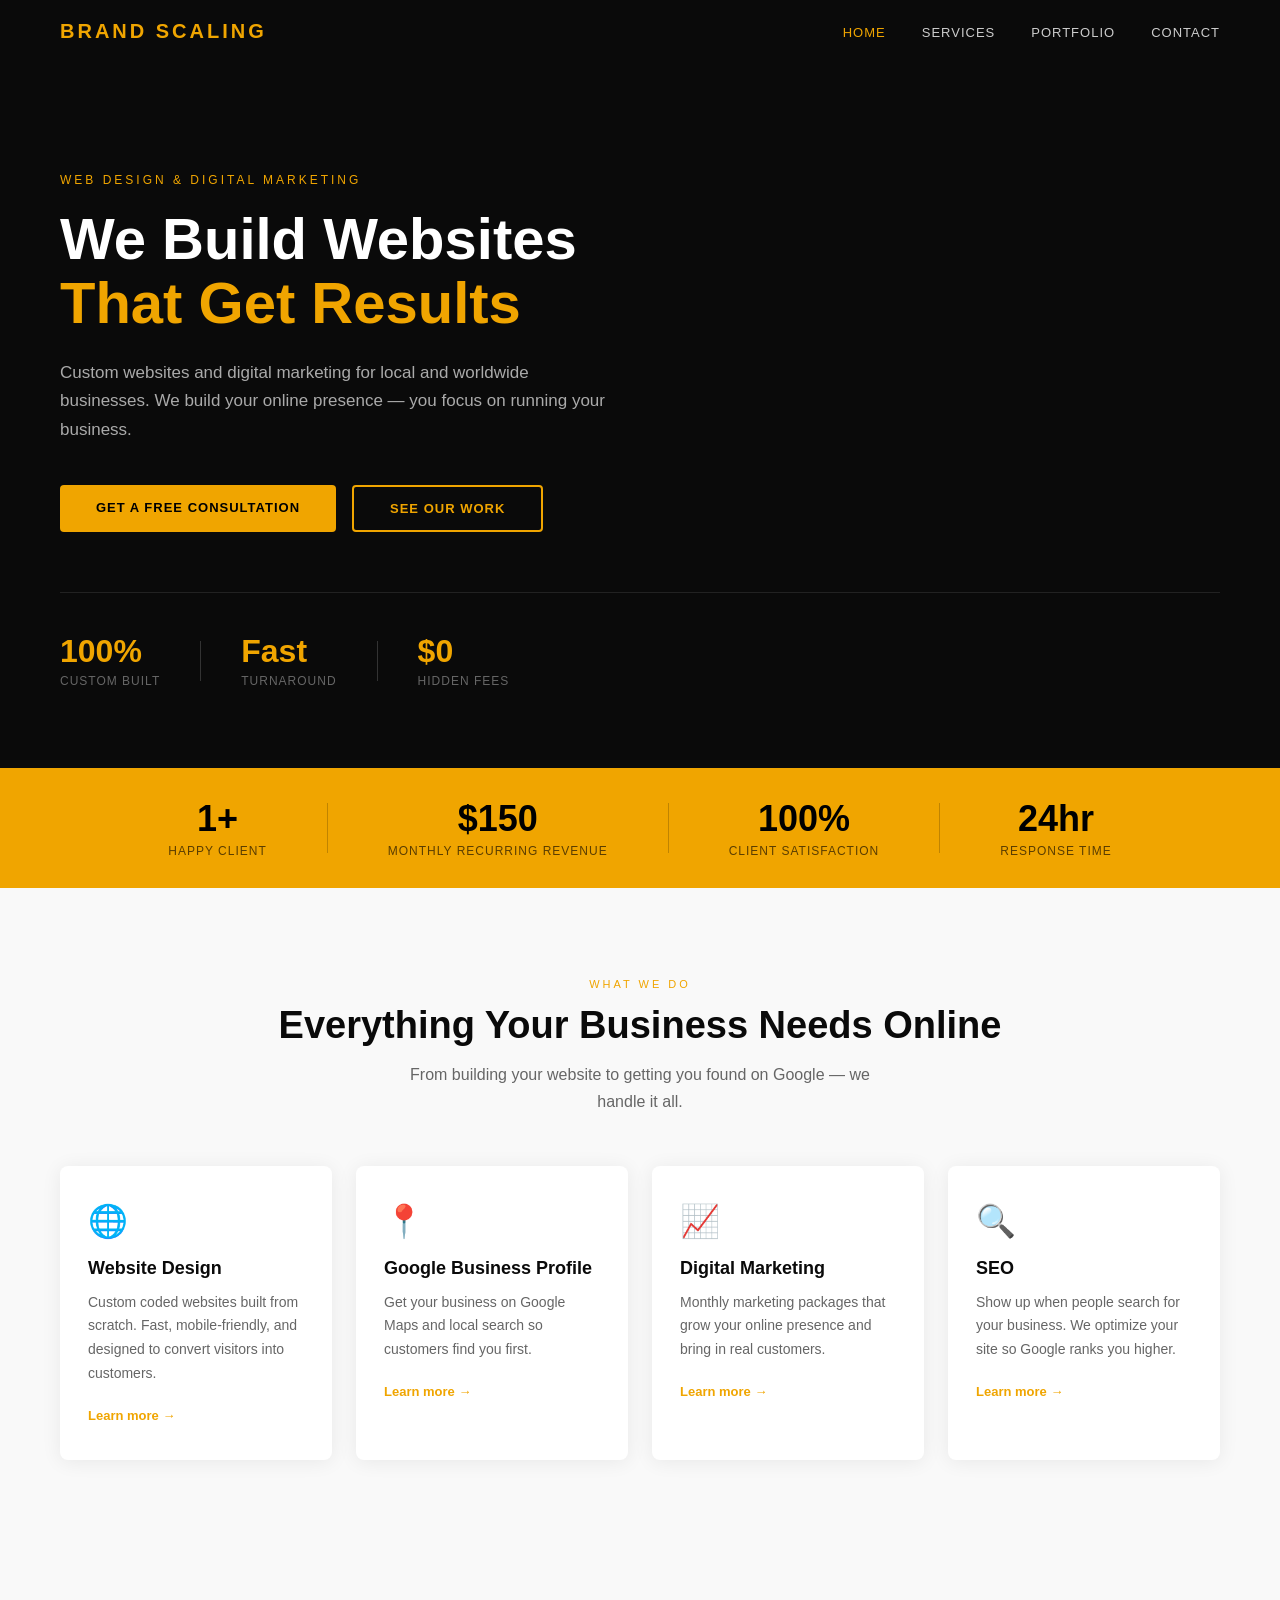
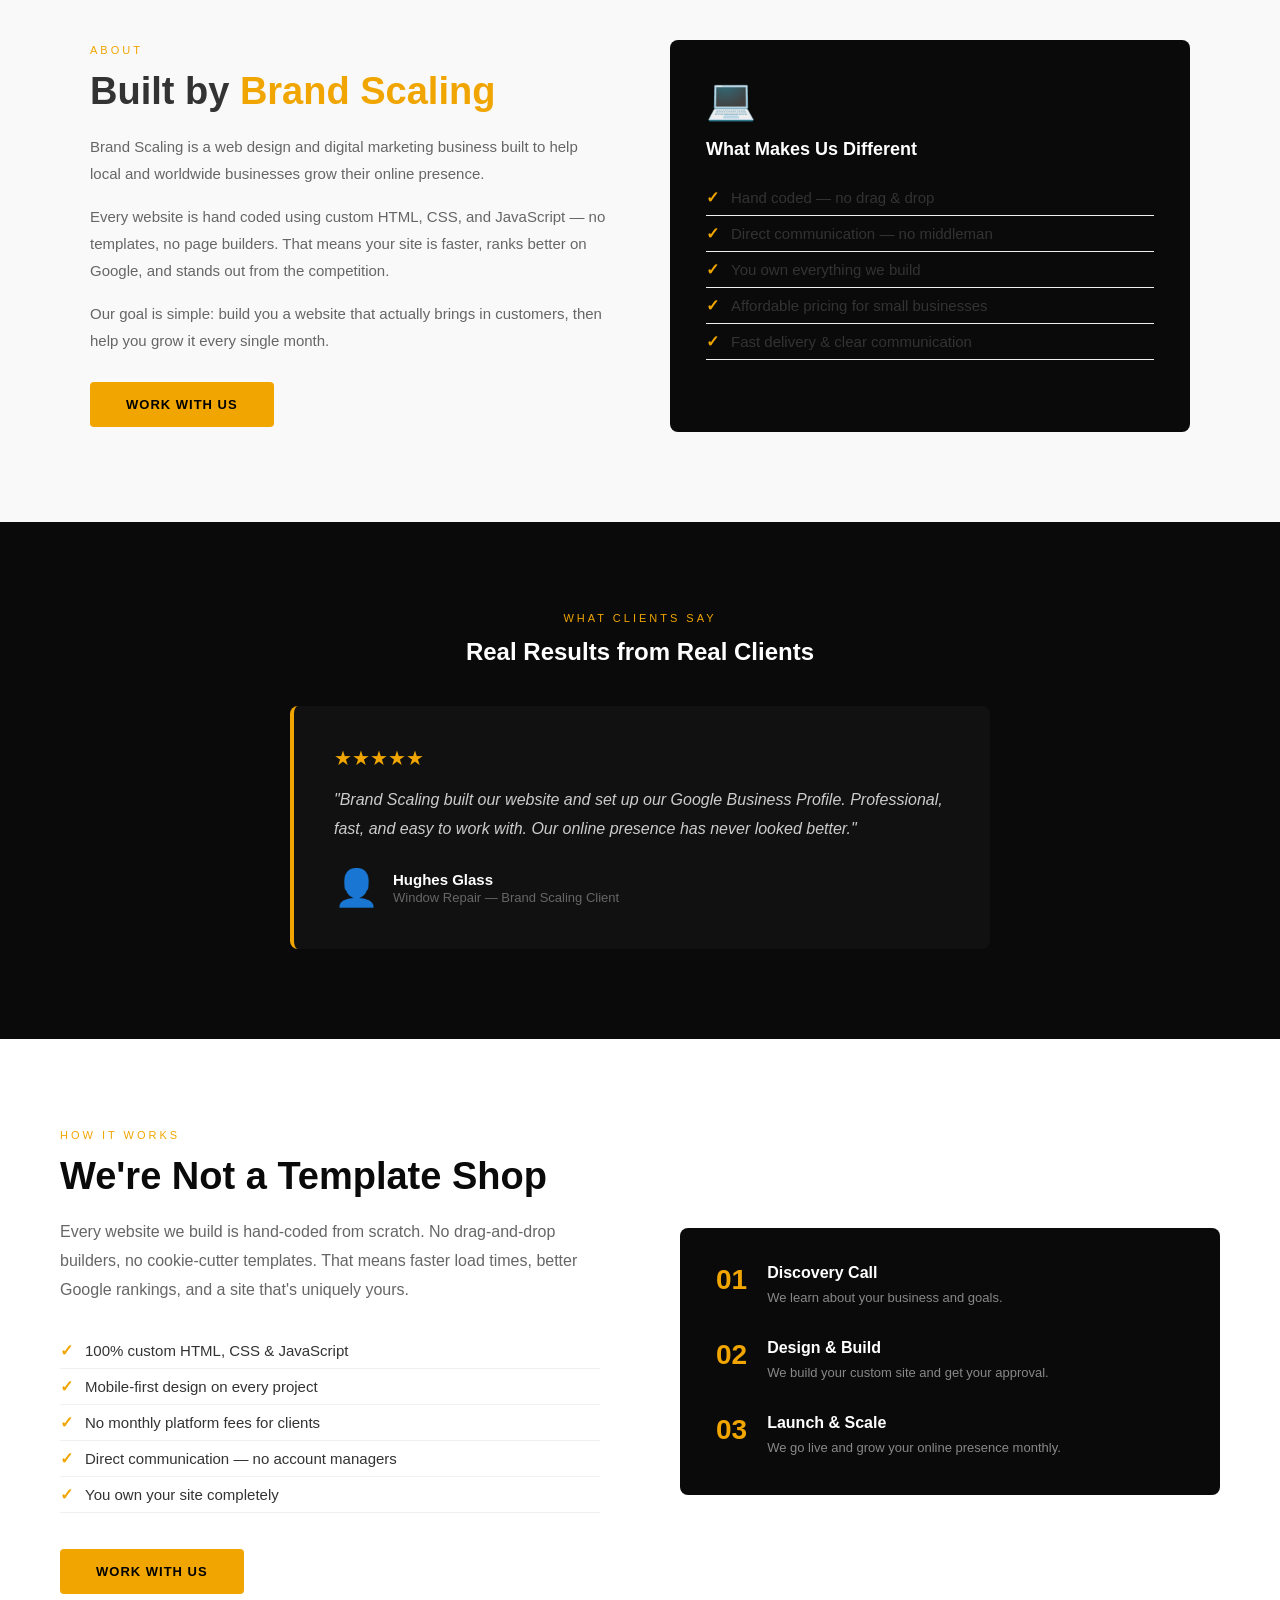
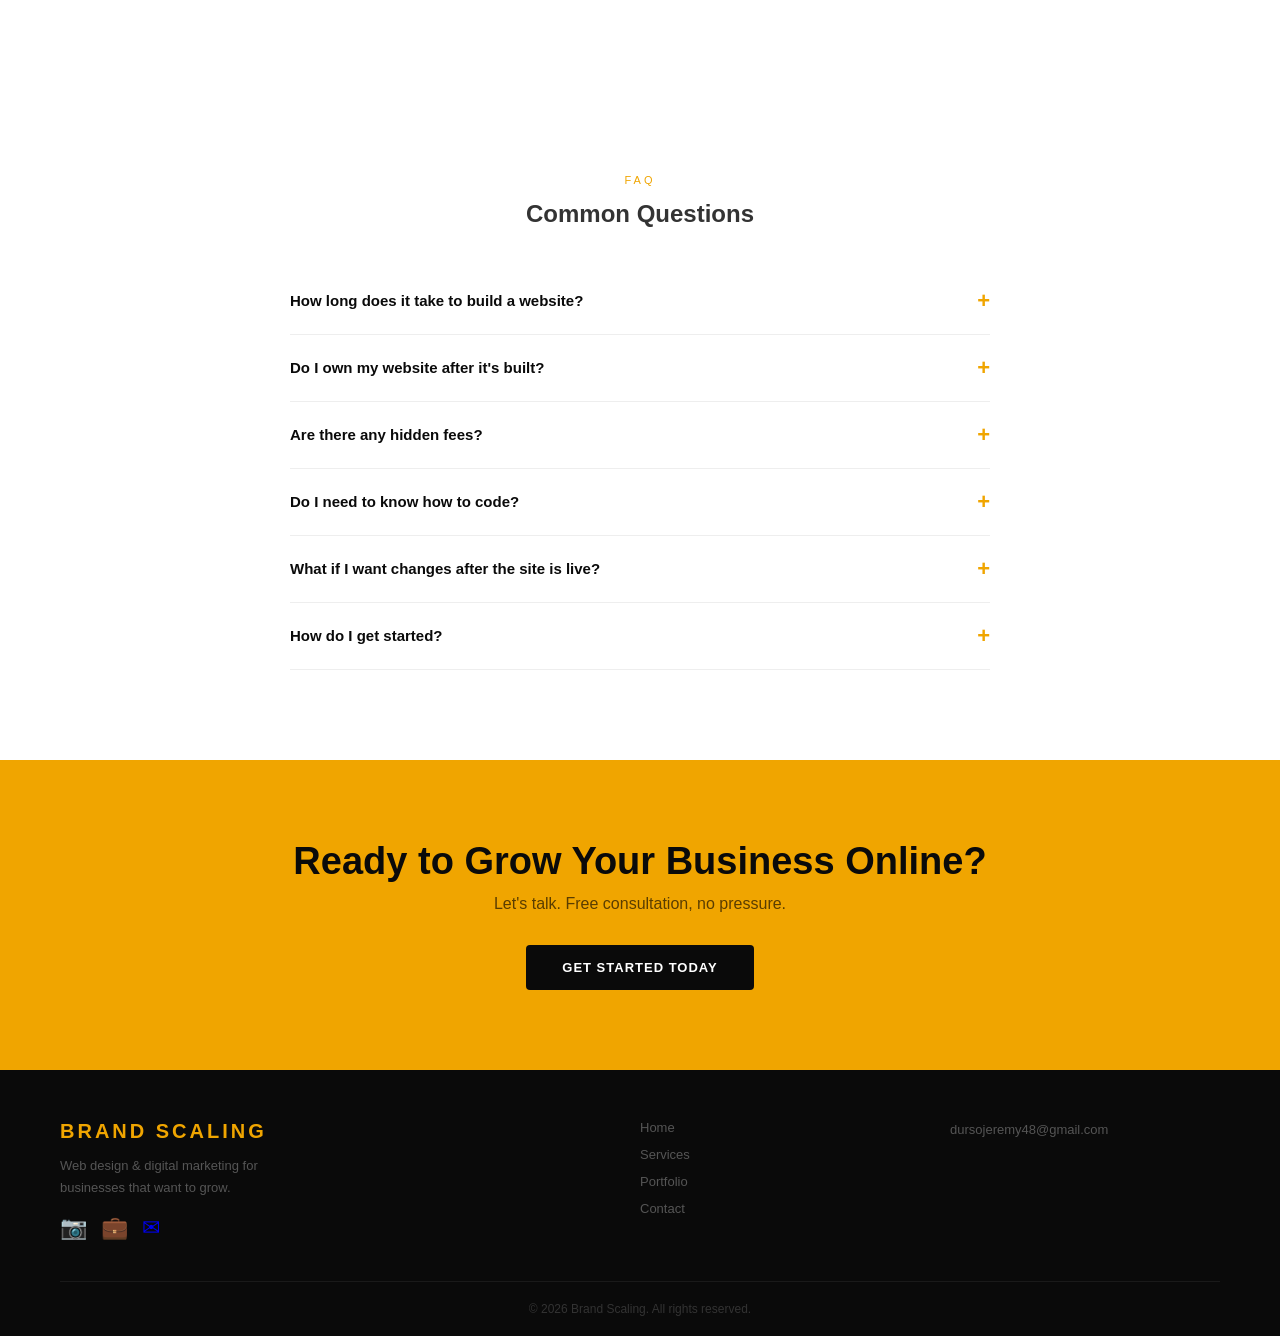
==== index.html @ 7070c861 "initial commit" ====
<!DOCTYPE html>
<html lang="en">
<head>
  <meta charset="UTF-8">
  <meta name="viewport" content="width=device-width, initial-scale=1.0">
  <title>Brand Scaling | Web Design & Digital Marketing</title>
  <link rel="stylesheet" href="style.css">
</head>
<body>
  <nav>
    <div class="nav-inner">
      <a href="index.html" class="logo">BRAND SCALING</a>
      <ul class="nav-links">
        <li><a href="index.html" class="active">Home</a></li>
        <li><a href="services.html">Services</a></li>
        <li><a href="portfolio.html">Portfolio</a></li>
        <li><a href="contact.html">Contact</a></li>
      </ul>
      <div class="hamburger" onclick="toggleMenu()">&#9776;</div>
    </div>
    <ul class="mobile-menu" id="mobile-menu">
      <li><a href="index.html" onclick="toggleMenu()">Home</a></li>
      <li><a href="services.html" onclick="toggleMenu()">Services</a></li>
      <li><a href="portfolio.html" onclick="toggleMenu()">Portfolio</a></li>
      <li><a href="contact.html" onclick="toggleMenu()">Contact</a></li>
    </ul>
  </nav>

  <section class="hero">
    <div class="hero-content">
      <p class="hero-tag">Web Design & Digital Marketing</p>
      <h1>We Build Websites<br><span class="gold">That Get Results</span></h1>
      <p class="hero-sub">Custom websites and digital marketing for local and worldwide businesses. We build your online presence — you focus on running your business.</p>
      <div class="hero-btns">
        <a href="contact.html" class="btn-primary">Get a Free Consultation</a>
        <a href="portfolio.html" class="btn-outline">See Our Work</a>
      </div>
    </div>
    <div class="hero-stats">
      <div class="stat"><span class="stat-num">100%</span><span class="stat-label">Custom Built</span></div>
      <div class="stat-divider"></div>
      <div class="stat"><span class="stat-num">Fast</span><span class="stat-label">Turnaround</span></div>
      <div class="stat-divider"></div>
      <div class="stat"><span class="stat-num">$0</span><span class="stat-label">Hidden Fees</span></div>
    </div>
  </section>

  <section class="stats-bar">
    <div class="stats-bar-inner">
      <div class="stats-bar-item">
        <span class="stats-bar-num">1+</span>
        <span class="stats-bar-label">Happy Client</span>
      </div>
      <div class="stats-bar-divider"></div>
      <div class="stats-bar-item">
        <span class="stats-bar-num">$150</span>
        <span class="stats-bar-label">Monthly Recurring Revenue</span>
      </div>
      <div class="stats-bar-divider"></div>
      <div class="stats-bar-item">
        <span class="stats-bar-num">100%</span>
        <span class="stats-bar-label">Client Satisfaction</span>
      </div>
      <div class="stats-bar-divider"></div>
      <div class="stats-bar-item">
        <span class="stats-bar-num">24hr</span>
        <span class="stats-bar-label">Response Time</span>
      </div>
    </div>
  </section>

  <section class="services-preview">
    <div class="section-label">What We Do</div>
    <h2>Everything Your Business Needs Online</h2>
    <p class="section-sub">From building your website to getting you found on Google — we handle it all.</p>
    <div class="cards">
      <div class="card">
        <div class="card-icon">&#127760;</div>
        <h3>Website Design</h3>
        <p>Custom coded websites built from scratch. Fast, mobile-friendly, and designed to convert visitors into customers.</p>
        <a href="services.html" class="card-link">Learn more &rarr;</a>
      </div>
      <div class="card">
        <div class="card-icon">&#128205;</div>
        <h3>Google Business Profile</h3>
        <p>Get your business on Google Maps and local search so customers find you first.</p>
        <a href="services.html" class="card-link">Learn more &rarr;</a>
      </div>
      <div class="card">
        <div class="card-icon">&#128200;</div>
        <h3>Digital Marketing</h3>
        <p>Monthly marketing packages that grow your online presence and bring in real customers.</p>
        <a href="services.html" class="card-link">Learn more &rarr;</a>
      </div>
      <div class="card">
        <div class="card-icon">&#128269;</div>
        <h3>SEO</h3>
        <p>Show up when people search for your business. We optimize your site so Google ranks you higher.</p>
        <a href="services.html" class="card-link">Learn more &rarr;</a>
      </div>
    </div>
  </section>

  <section class="about">
    <div class="about-inner">
      <div class="about-text">
        <div class="section-label">About</div>
        <h2>Built by <span class="gold">Brand Scaling</span></h2>
        <p>Brand Scaling is a web design and digital marketing business built to help local and worldwide businesses grow their online presence.</p>
        <p style="margin-top:16px;">Every website is hand coded using custom HTML, CSS, and JavaScript — no templates, no page builders. That means your site is faster, ranks better on Google, and stands out from the competition.</p>
        <p style="margin-top:16px;">Our goal is simple: build you a website that actually brings in customers, then help you grow it every single month.</p>
        <a href="contact.html" class="btn-primary" style="margin-top:28px;display:inline-block;">Work With Us</a>
      </div>
      <div class="about-card">
        <div class="about-card-inner">
          <div class="about-icon">&#128187;</div>
          <h3>What Makes Us Different</h3>
          <ul class="why-list" style="margin-top:20px;">
            <li><span class="check">&#10003;</span> Hand coded — no drag & drop</li>
            <li><span class="check">&#10003;</span> Direct communication — no middleman</li>
            <li><span class="check">&#10003;</span> You own everything we build</li>
            <li><span class="check">&#10003;</span> Affordable pricing for small businesses</li>
            <li><span class="check">&#10003;</span> Fast delivery & clear communication</li>
          </ul>
        </div>
      </div>
    </div>
  </section>

  <section class="testimonial">
    <div class="testimonial-inner">
      <div class="section-label" style="text-align:center;">What Clients Say</div>
      <h2 style="text-align:center;color:#fff;margin-bottom:40px;">Real Results from Real Clients</h2>
      <div class="testimonial-card">
        <div class="stars">&#9733;&#9733;&#9733;&#9733;&#9733;</div>
        <p class="testimonial-text">"Brand Scaling built our website and set up our Google Business Profile. Professional, fast, and easy to work with. Our online presence has never looked better."</p>
        <div class="testimonial-author">
          <div class="testimonial-avatar">&#128100;</div>
          <div>
            <strong>Hughes Glass</strong>
            <span>Window Repair — Brand Scaling Client</span>
          </div>
        </div>
      </div>
    </div>
  </section>

  <section class="why-us">
    <div class="why-text">
      <div class="section-label">How It Works</div>
      <h2>We're Not a Template Shop</h2>
      <p>Every website we build is hand-coded from scratch. No drag-and-drop builders, no cookie-cutter templates. That means faster load times, better Google rankings, and a site that's uniquely yours.</p>
      <ul class="why-list">
        <li><span class="check">&#10003;</span> 100% custom HTML, CSS & JavaScript</li>
        <li><span class="check">&#10003;</span> Mobile-first design on every project</li>
        <li><span class="check">&#10003;</span> No monthly platform fees for clients</li>
        <li><span class="check">&#10003;</span> Direct communication — no account managers</li>
        <li><span class="check">&#10003;</span> You own your site completely</li>
      </ul>
      <a href="contact.html" class="btn-primary">Work With Us</a>
    </div>
    <div class="why-visual">
      <div class="why-box">
        <div class="why-box-item">
          <span class="why-num gold">01</span>
          <div><strong>Discovery Call</strong><p>We learn about your business and goals.</p></div>
        </div>
        <div class="why-box-item">
          <span class="why-num gold">02</span>
          <div><strong>Design & Build</strong><p>We build your custom site and get your approval.</p></div>
        </div>
        <div class="why-box-item">
          <span class="why-num gold">03</span>
          <div><strong>Launch & Scale</strong><p>We go live and grow your online presence monthly.</p></div>
        </div>
      </div>
    </div>
  </section>

  <section class="faq">
    <div class="faq-inner">
      <div class="section-label" style="text-align:center;">FAQ</div>
      <h2 style="text-align:center;margin-bottom:40px;">Common Questions</h2>
      <div class="faq-list">
        <div class="faq-item">
          <button class="faq-question" onclick="toggleFaq(this)">How long does it take to build a website? <span>+</span></button>
          <div class="faq-answer">It depends on the package. Starter sites are delivered in as little as 1 day. Standard sites take 3–5 days. Premium sites with advanced features take 7–10 days. Timelines also depend on how quickly you provide content and feedback.</div>
        </div>
        <div class="faq-item">
          <button class="faq-question" onclick="toggleFaq(this)">Do I own my website after it's built? <span>+</span></button>
          <div class="faq-answer">Yes — 100%. Once final payment is made, you own every file, every line of code, and the domain. No strings attached.</div>
        </div>
        <div class="faq-item">
          <button class="faq-question" onclick="toggleFaq(this)">Are there any hidden fees? <span>+</span></button>
          <div class="faq-answer">Never. Our pricing is fully transparent. The one-time build fee is exactly what you pay to get your site live. Monthly retainers are optional and clearly priced — $100, $200, or $400 per month depending on your package. No surprises.</div>
        </div>
        <div class="faq-item">
          <button class="faq-question" onclick="toggleFaq(this)">Do I need to know how to code? <span>+</span></button>
          <div class="faq-answer">Not at all. We handle everything technical. You just tell us what you want and we build it.</div>
        </div>
        <div class="faq-item">
          <button class="faq-question" onclick="toggleFaq(this)">What if I want changes after the site is live? <span>+</span></button>
          <div class="faq-answer">Minor updates are included in monthly retainer packages. One-off changes outside a retainer are billed at a flat rate agreed upon before work begins.</div>
        </div>
        <div class="faq-item">
          <button class="faq-question" onclick="toggleFaq(this)">How do I get started? <span>+</span></button>
          <div class="faq-answer">Just reach out through the contact page. We'll have a free 15-minute call to talk about your business and figure out the best plan for you. No pressure, no commitment.</div>
        </div>
      </div>
    </div>
  </section>

  <section class="cta-banner">
    <h2>Ready to Grow Your Business Online?</h2>
    <p>Let's talk. Free consultation, no pressure.</p>
    <a href="contact.html" class="btn-primary">Get Started Today</a>
  </section>

  <footer>
    <div class="footer-inner">
      <div class="footer-brand">
        <span class="logo">BRAND SCALING</span>
        <p>Web design & digital marketing for businesses that want to grow.</p>
        <div class="social-links">
          <a href="#" title="Instagram">&#128247;</a>
          <a href="#" title="LinkedIn">&#128188;</a>
          <a href="mailto:dursojeremy48@gmail.com" title="Email">&#9993;</a>
        </div>
      </div>
      <div class="footer-links">
        <a href="index.html">Home</a>
        <a href="services.html">Services</a>
        <a href="portfolio.html">Portfolio</a>
        <a href="contact.html">Contact</a>
      </div>
      <div class="footer-contact">
        <a href="mailto:dursojeremy48@gmail.com">dursojeremy48@gmail.com</a>
      </div>
    </div>
    <div class="footer-bottom">&copy; 2026 Brand Scaling. All rights reserved.</div>
  </footer>

  <script>
    function toggleMenu() {
      document.getElementById('mobile-menu').classList.toggle('open');
    }
    function toggleFaq(btn) {
      const answer = btn.nextElementSibling;
      const isOpen = answer.style.display === 'block';
      document.querySelectorAll('.faq-answer').forEach(a => a.style.display = 'none');
      document.querySelectorAll('.faq-question span').forEach(s => s.textContent = '+');
      if (!isOpen) {
        answer.style.display = 'block';
        btn.querySelector('span').textContent = '−';
      }
    }
  </script>
</body>
</html>
---- style.css ----
* { margin: 0; padding: 0; box-sizing: border-box; }
body { font-family: Arial, sans-serif; color: #333; background: #fff; }

nav { background: #0a0a0a; position: sticky; top: 0; z-index: 100; }
.nav-inner { display: flex; justify-content: space-between; align-items: center; padding: 20px 60px; }
.logo { color: #f0a500; font-size: 20px; font-weight: bold; letter-spacing: 3px; text-decoration: none; }
.nav-links { list-style: none; display: flex; gap: 36px; }
.nav-links a { color: #ccc; text-decoration: none; font-size: 13px; text-transform: uppercase; letter-spacing: 1px; transition: color 0.2s; }
.nav-links a:hover, .nav-links a.active { color: #f0a500; }
.hamburger { display: none; color: #fff; font-size: 24px; cursor: pointer; }
.mobile-menu { display: none; list-style: none; background: #111; padding: 10px 0; }
.mobile-menu.open { display: block; }
.mobile-menu li a { display: block; padding: 14px 30px; color: #ccc; text-decoration: none; font-size: 14px; border-bottom: 1px solid #222; }
.mobile-menu li a:hover { color: #f0a500; }

.hero { background: #0a0a0a; color: #fff; padding: 110px 60px 80px; }
.hero-tag { font-size: 12px; text-transform: uppercase; letter-spacing: 3px; color: #f0a500; margin-bottom: 20px; }
.hero h1 { font-size: 58px; line-height: 1.1; margin-bottom: 24px; font-weight: 900; }
.gold { color: #f0a500; }
.hero-sub { font-size: 17px; color: #aaa; max-width: 560px; line-height: 1.7; margin-bottom: 40px; }
.hero-btns { display: flex; gap: 16px; flex-wrap: wrap; }
.btn-primary { background: #f0a500; color: #000; padding: 15px 36px; text-decoration: none; font-weight: bold; border-radius: 4px; font-size: 13px; text-transform: uppercase; letter-spacing: 1px; transition: background 0.2s; display: inline-block; }
.btn-primary:hover { background: #d4920a; }
.btn-outline { border: 2px solid #f0a500; color: #f0a500; padding: 14px 36px; text-decoration: none; font-weight: bold; border-radius: 4px; font-size: 13px; text-transform: uppercase; letter-spacing: 1px; transition: all 0.2s; display: inline-block; }
.btn-outline:hover { background: #f0a500; color: #000; }
.hero-stats { display: flex; align-items: center; gap: 40px; margin-top: 60px; padding-top: 40px; border-top: 1px solid #222; flex-wrap: wrap; }
.stat { display: flex; flex-direction: column; }
.stat-num { font-size: 32px; font-weight: 900; color: #f0a500; }
.stat-label { font-size: 12px; color: #666; text-transform: uppercase; letter-spacing: 1px; margin-top: 4px; }
.stat-divider { width: 1px; height: 40px; background: #333; }

.stats-bar { background: #f0a500; padding: 30px 60px; }
.stats-bar-inner { display: flex; justify-content: center; align-items: center; gap: 60px; flex-wrap: wrap; }
.stats-bar-item { display: flex; flex-direction: column; align-items: center; }
.stats-bar-num { font-size: 36px; font-weight: 900; color: #000; }
.stats-bar-label { font-size: 12px; text-transform: uppercase; letter-spacing: 1px; color: #5a3d00; margin-top: 4px; }
.stats-bar-divider { width: 1px; height: 50px; background: rgba(0,0,0,0.2); }

.section-label { font-size: 11px; text-transform: uppercase; letter-spacing: 3px; color: #f0a500; margin-bottom: 14px; }
.section-sub { color: #666; font-size: 16px; max-width: 500px; line-height: 1.7; margin: 14px auto 50px; }

.services-preview { padding: 90px 60px; text-align: center; background: #f9f9f9; }
.services-preview h2 { font-size: 38px; color: #0a0a0a; }
.cards { display: grid; grid-template-columns: repeat(auto-fit, minmax(240px, 1fr)); gap: 24px; }
.card { background: #fff; border-radius: 8px; padding: 36px 28px; text-align: left; box-shadow: 0 2px 20px rgba(0,0,0,0.07); transition: transform 0.2s, box-shadow 0.2s; }
.card:hover { transform: translateY(-4px); box-shadow: 0 8px 30px rgba(0,0,0,0.12); }
.card-icon { font-size: 32px; margin-bottom: 18px; }
.card h3 { font-size: 18px; margin-bottom: 12px; color: #0a0a0a; }
.card p { font-size: 14px; color: #666; line-height: 1.7; margin-bottom: 20px; }
.card-link { color: #f0a500; text-decoration: none; font-size: 13px; font-weight: bold; }

.about { padding: 90px 60px; background: #f9f9f9; }
.about-inner { display: grid; grid-template-columns: 1fr 1fr; gap: 60px; align-items: center; max-width: 1100px; margin: 0 auto; }
.about-text h2 { font-size: 38px; margin: 14px 0 20px; }
.about-text p { color: #666; line-height: 1.8; font-size: 15px; }
.about-card-inner { background: #0a0a0a; border-radius: 8px; padding: 36px; }
.about-icon { font-size: 40px; margin-bottom: 16px; }
.about-card-inner h3 { color: #fff; font-size: 18px; }

.testimonial { background: #0a0a0a; padding: 90px 60px; }
.testimonial-inner { max-width: 700px; margin: 0 auto; }
.testimonial-inner .section-label { color: #f0a500; }
.testimonial-card { background: #111; border-radius: 8px; padding: 40px; border-left: 4px solid #f0a500; }
.stars { color: #f0a500; font-size: 20px; margin-bottom: 16px; }
.testimonial-text { color: #ccc; font-size: 16px; line-height: 1.8; margin-bottom: 24px; font-style: italic; }
.testimonial-author { display: flex; align-items: center; gap: 14px; }
.testimonial-avatar { font-size: 36px; }
.testimonial-author strong { display: block; color: #fff; font-size: 15px; }
.testimonial-author span { color: #666; font-size: 13px; }

.why-us { display: grid; grid-template-columns: 1fr 1fr; gap: 80px; padding: 90px 60px; align-items: center; }
.why-text h2 { font-size: 38px; margin: 14px 0 20px; color: #0a0a0a; }
.why-text p { color: #666; line-height: 1.8; margin-bottom: 28px; }
.why-list { list-style: none; margin-bottom: 36px; }
.why-list li { padding: 8px 0; font-size: 15px; display: flex; align-items: center; gap: 12px; border-bottom: 1px solid #f0f0f0; }
.check { color: #f0a500; font-weight: bold; font-size: 16px; }
.why-box { background: #0a0a0a; border-radius: 8px; padding: 36px; }
.why-box-item { display: flex; gap: 20px; margin-bottom: 30px; align-items: flex-start; }
.why-box-item:last-child { margin-bottom: 0; }
.why-num { font-size: 28px; font-weight: 900; flex-shrink: 0; }
.why-box-item strong { display: block; color: #fff; font-size: 16px; margin-bottom: 6px; }
.why-box-item p { color: #888; font-size: 13px; line-height: 1.6; }

.faq { padding: 90px 60px; background: #fff; }
.faq-inner { max-width: 700px; margin: 0 auto; }
.faq-list { margin-top: 0; }
.faq-item { border-bottom: 1px solid #eee; }
.faq-question { width: 100%; background: none; border: none; padding: 20px 0; font-size: 15px; font-weight: bold; color: #0a0a0a; cursor: pointer; display: flex; justify-content: space-between; align-items: center; font-family: Arial; text-align: left; }
.faq-question span { font-size: 22px; color: #f0a500; flex-shrink: 0; margin-left: 16px; }
.faq-answer { display: none; padding: 0 0 20px; color: #666; font-size: 14px; line-height: 1.8; }

.cta-banner { background: #f0a500; padding: 80px 60px; text-align: center; }
.cta-banner h2 { font-size: 38px; color: #0a0a0a; margin-bottom: 12px; }
.cta-banner p { font-size: 16px; color: #5a3d00; margin-bottom: 32px; }
.cta-banner .btn-primary { background: #0a0a0a; color: #fff; }
.cta-banner .btn-primary:hover { background: #222; }

footer { background: #0a0a0a; color: #666; padding: 50px 60px 0; }
.footer-inner { display: grid; grid-template-columns: 2fr 1fr 1fr; gap: 40px; padding-bottom: 40px; border-bottom: 1px solid #1a1a1a; }
.footer-brand p { color: #555; font-size: 13px; line-height: 1.7; margin-top: 12px; max-width: 260px; }
.footer-links { display: flex; flex-direction: column; gap: 12px; }
.footer-links a { color: #555; text-decoration: none; font-size: 13px; }
.footer-links a:hover { color: #f0a500; }
.footer-contact a { color: #555; text-decoration: none; font-size: 13px; }
.footer-bottom { text-align: center; padding: 20px; font-size: 12px; color: #333; }

.social-links { display: flex; gap: 14px; margin-top: 16px; }
.social-links a { font-size: 22px; text-decoration: none; transition: transform 0.2s; display: inline-block; }
.social-links a:hover { transform: scale(1.2); }

.page-hero { background: #0a0a0a; color: #fff; padding: 80px 60px; text-align: center; }
.page-hero h1 { font-size: 46px; margin-bottom: 14px; }
.page-hero p { color: #888; font-size: 16px; }

.pricing-section { padding: 90px 60px; }
.pricing-section h2 { font-size: 36px; text-align: center; margin-bottom: 10px; }
.pricing-sub { text-align: center; color: #888; margin-bottom: 50px; font-size: 15px; }
.pricing-grid { display: grid; grid-template-columns: repeat(auto-fit, minmax(280px, 1fr)); gap: 28px; max-width: 1000px; margin: 0 auto; }
.pricing-card { border: 2px solid #eee; border-radius: 10px; padding: 40px 32px; position: relative; }
.pricing-card.featured { border-color: #f0a500; }
.pricing-card .tag { position: absolute; top: -14px; left: 50%; transform: translateX(-50%); background: #f0a500; color: #000; font-size: 11px; font-weight: bold; padding: 4px 16px; border-radius: 20px; text-transform: uppercase; letter-spacing: 1px; white-space: nowrap; }
.pricing-card h3 { font-size: 20px; margin-bottom: 8px; }
.pricing-card .price { font-size: 42px; font-weight: 900; color: #0a0a0a; margin: 16px 0 6px; }
.pricing-card .price span { font-size: 16px; font-weight: normal; color: #888; }
.pricing-card .desc { font-size: 13px; color: #888; margin-bottom: 24px; }
.pricing-card ul { list-style: none; margin-bottom: 32px; }
.pricing-card ul li { padding: 8px 0; font-size: 14px; display: flex; gap: 10px; border-bottom: 1px solid #f5f5f5; }
.pricing-card ul li:last-child { border: none; }

.portfolio-section { padding: 90px 60px; }
.portfolio-section h2 { font-size: 36px; text-align: center; margin-bottom: 10px; }
.portfolio-grid { display: grid; grid-template-columns: repeat(auto-fit, minmax(300px, 1fr)); gap: 28px; margin-top: 50px; }
.portfolio-item { border-radius: 8px; overflow: hidden; box-shadow: 0 2px 20px rgba(0,0,0,0.08); transition: transform 0.2s; }
.portfolio-item:hover { transform: translateY(-4px); }
.portfolio-thumb { height: 200px; display: flex; align-items: center; justify-content: center; font-size: 48px; }
.portfolio-info { padding: 24px; }
.portfolio-info h3 { font-size: 18px; margin-bottom: 6px; }
.portfolio-info p { font-size: 13px; color: #888; margin-bottom: 14px; }
.portfolio-tag { background: #f0f0f0; color: #333; font-size: 11px; padding: 4px 10px; border-radius: 20px; display: inline-block; }

.contact-section { display: grid; grid-template-columns: 1fr 1fr; gap: 80px; padding: 90px 60px; max-width: 1100px; margin: 0 auto; }
.contact-info h2 { font-size: 36px; margin-bottom: 16px; }
.contact-info p { color: #666; line-height: 1.8; margin-bottom: 32px; }
.contact-detail { display: flex; gap: 14px; margin-bottom: 20px; align-items: flex-start; }
.contact-detail .icon { font-size: 20px; flex-shrink: 0; margin-top: 2px; }
.contact-detail strong { display: block; font-size: 13px; margin-bottom: 2px; }
.contact-detail a, .contact-detail span { color: #888; font-size: 14px; text-decoration: none; }
.contact-detail a:hover { color: #f0a500; }
form { display: flex; flex-direction: column; gap: 16px; }
form label { font-size: 12px; font-weight: bold; text-transform: uppercase; letter-spacing: 1px; color: #555; margin-bottom: -8px; }
form input, form textarea, form select { padding: 14px 16px; border: 2px solid #eee; border-radius: 6px; font-size: 14px; font-family: Arial; transition: border-color 0.2s; }
form input:focus, form textarea:focus, form select:focus { outline: none; border-color: #f0a500; }
form textarea { height: 130px; resize: vertical; }
form button { background: #f0a500; color: #000; border: none; padding: 16px; font-size: 14px; font-weight: bold; border-radius: 6px; cursor: pointer; text-transform: uppercase; letter-spacing: 1px; }
form button:hover { background: #d4920a; }
.form-success { display: none; background: #e8f5e9; color: #2e7d32; padding: 16px; border-radius: 6px; text-align: center; font-weight: bold; }

@media (max-width: 768px) {
  .nav-inner { padding: 18px 24px; }
  .nav-links { display: none; }
  .hamburger { display: block; }
  .hero { padding: 70px 24px 50px; }
  .hero h1 { font-size: 36px; }
  .services-preview, .pricing-section, .portfolio-section { padding: 60px 24px; }
  .why-us { grid-template-columns: 1fr; padding: 60px 24px; gap: 40px; }
  .about { padding: 60px 24px; }
  .about-inner { grid-template-columns: 1fr; }
  .testimonial { padding: 60px 24px; }
  .faq { padding: 60px 24px; }
  .cta-banner { padding: 60px 24px; }
  .cta-banner h2 { font-size: 28px; }
  footer { padding: 40px 24px 0; }
  .footer-inner { grid-template-columns: 1fr; }
  .contact-section { grid-template-columns: 1fr; padding: 60px 24px; gap: 40px; }
  .page-hero { padding: 60px 24px; }
  .page-hero h1 { font-size: 32px; }
  .stats-bar { padding: 30px 24px; }
  .stats-bar-inner { gap: 30px; }
  .stats-bar-divider { display: none; }
}
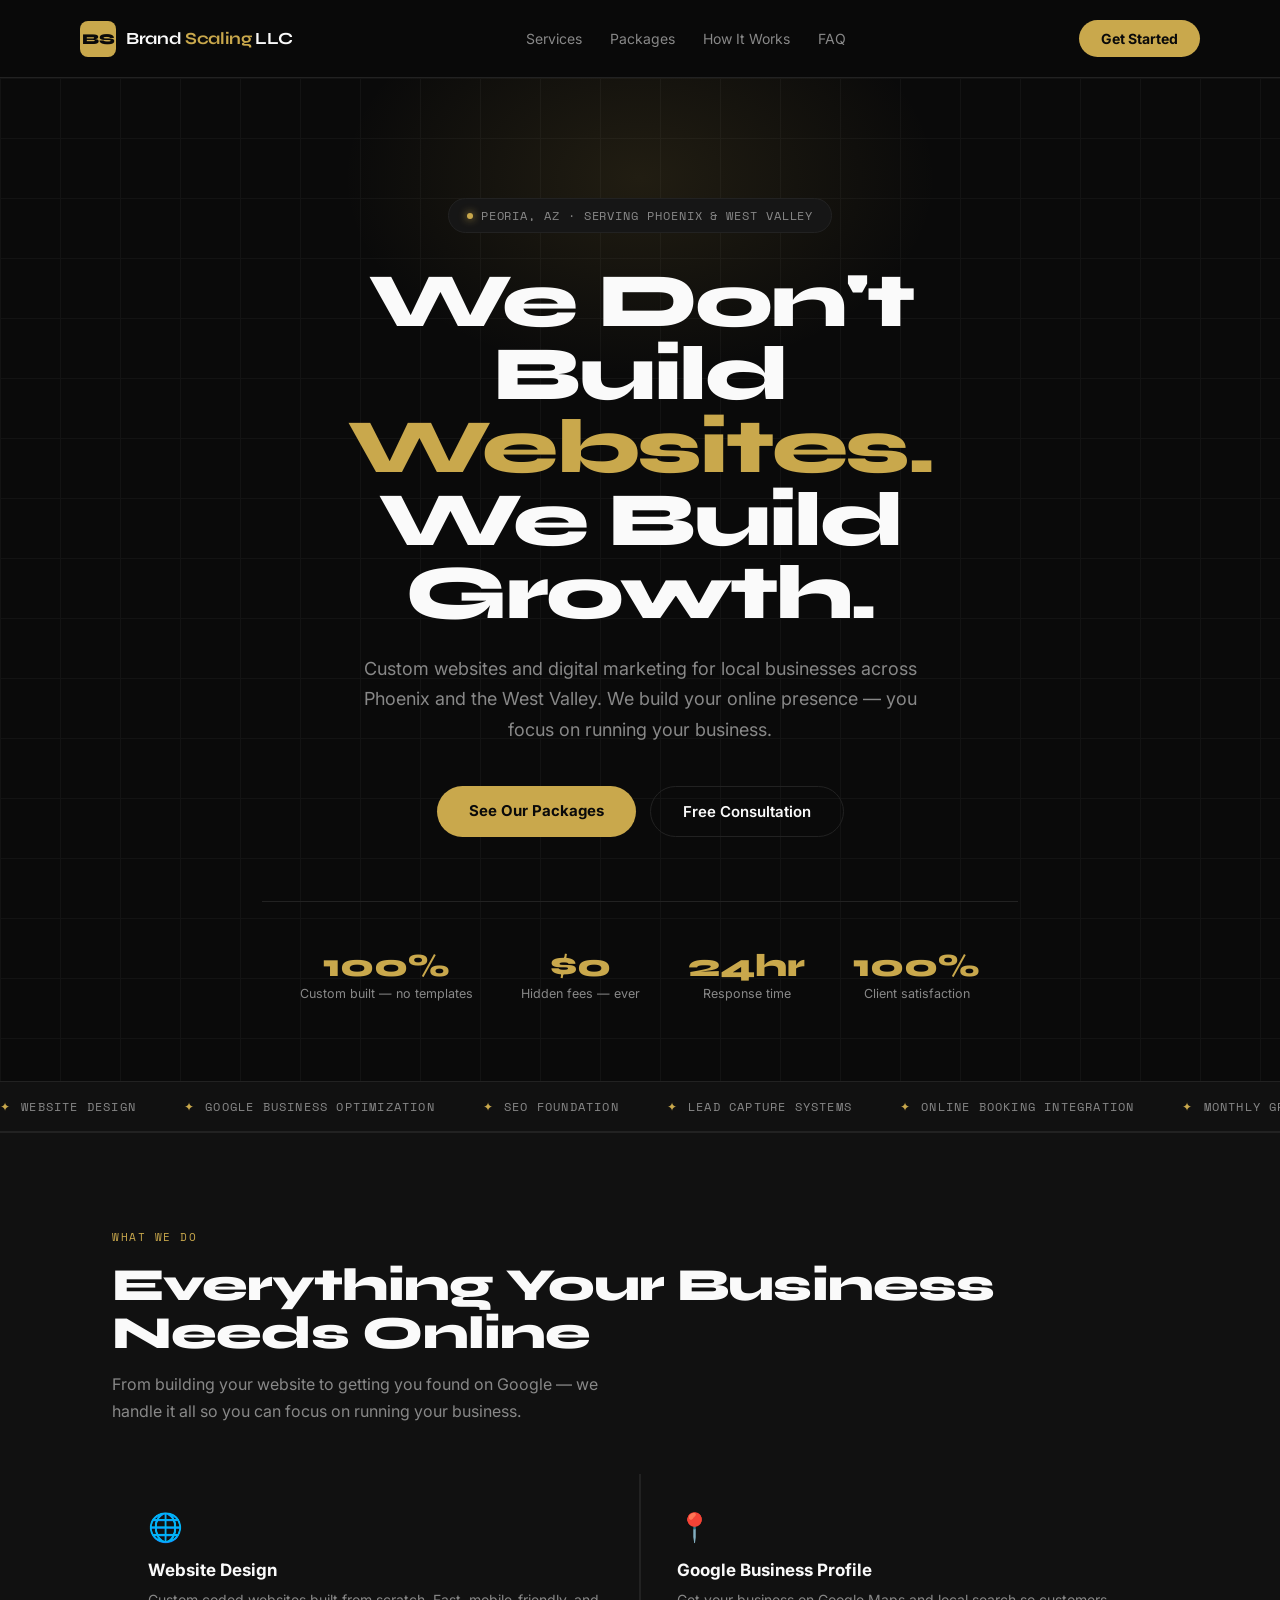
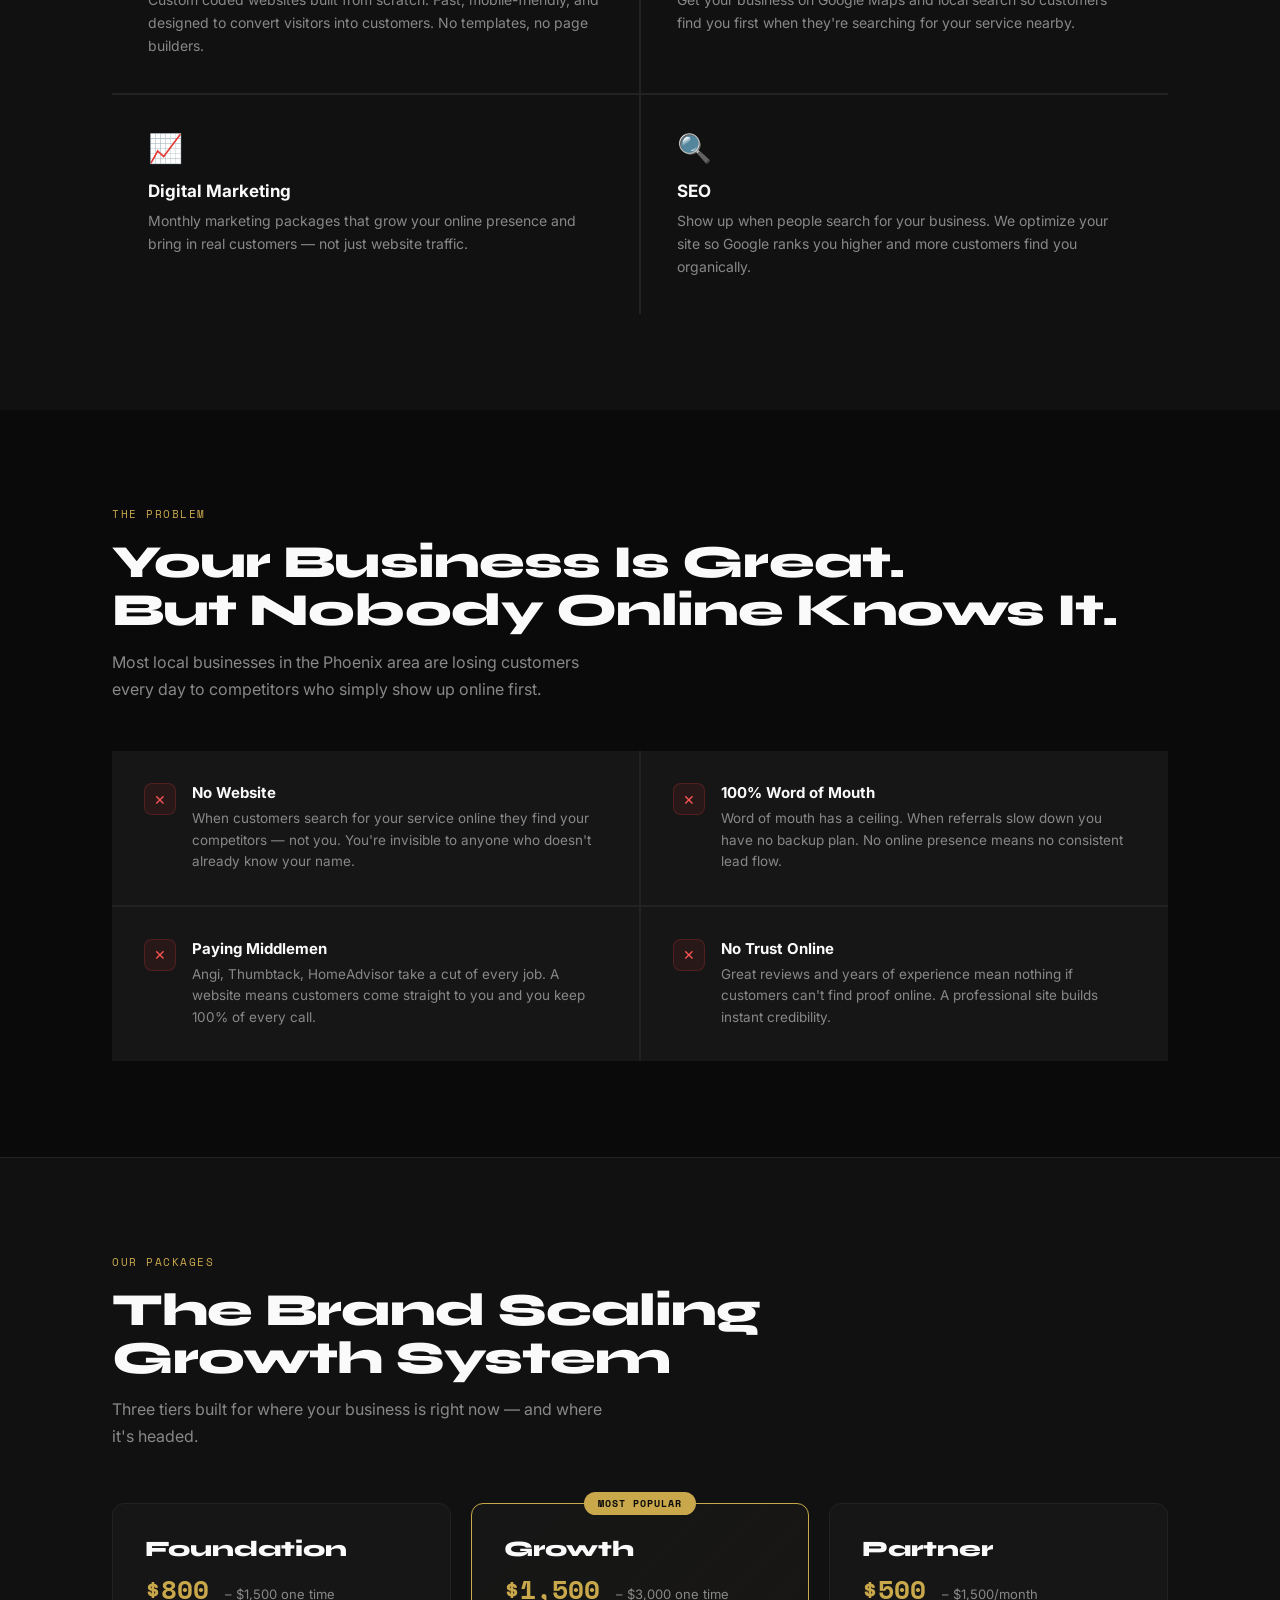
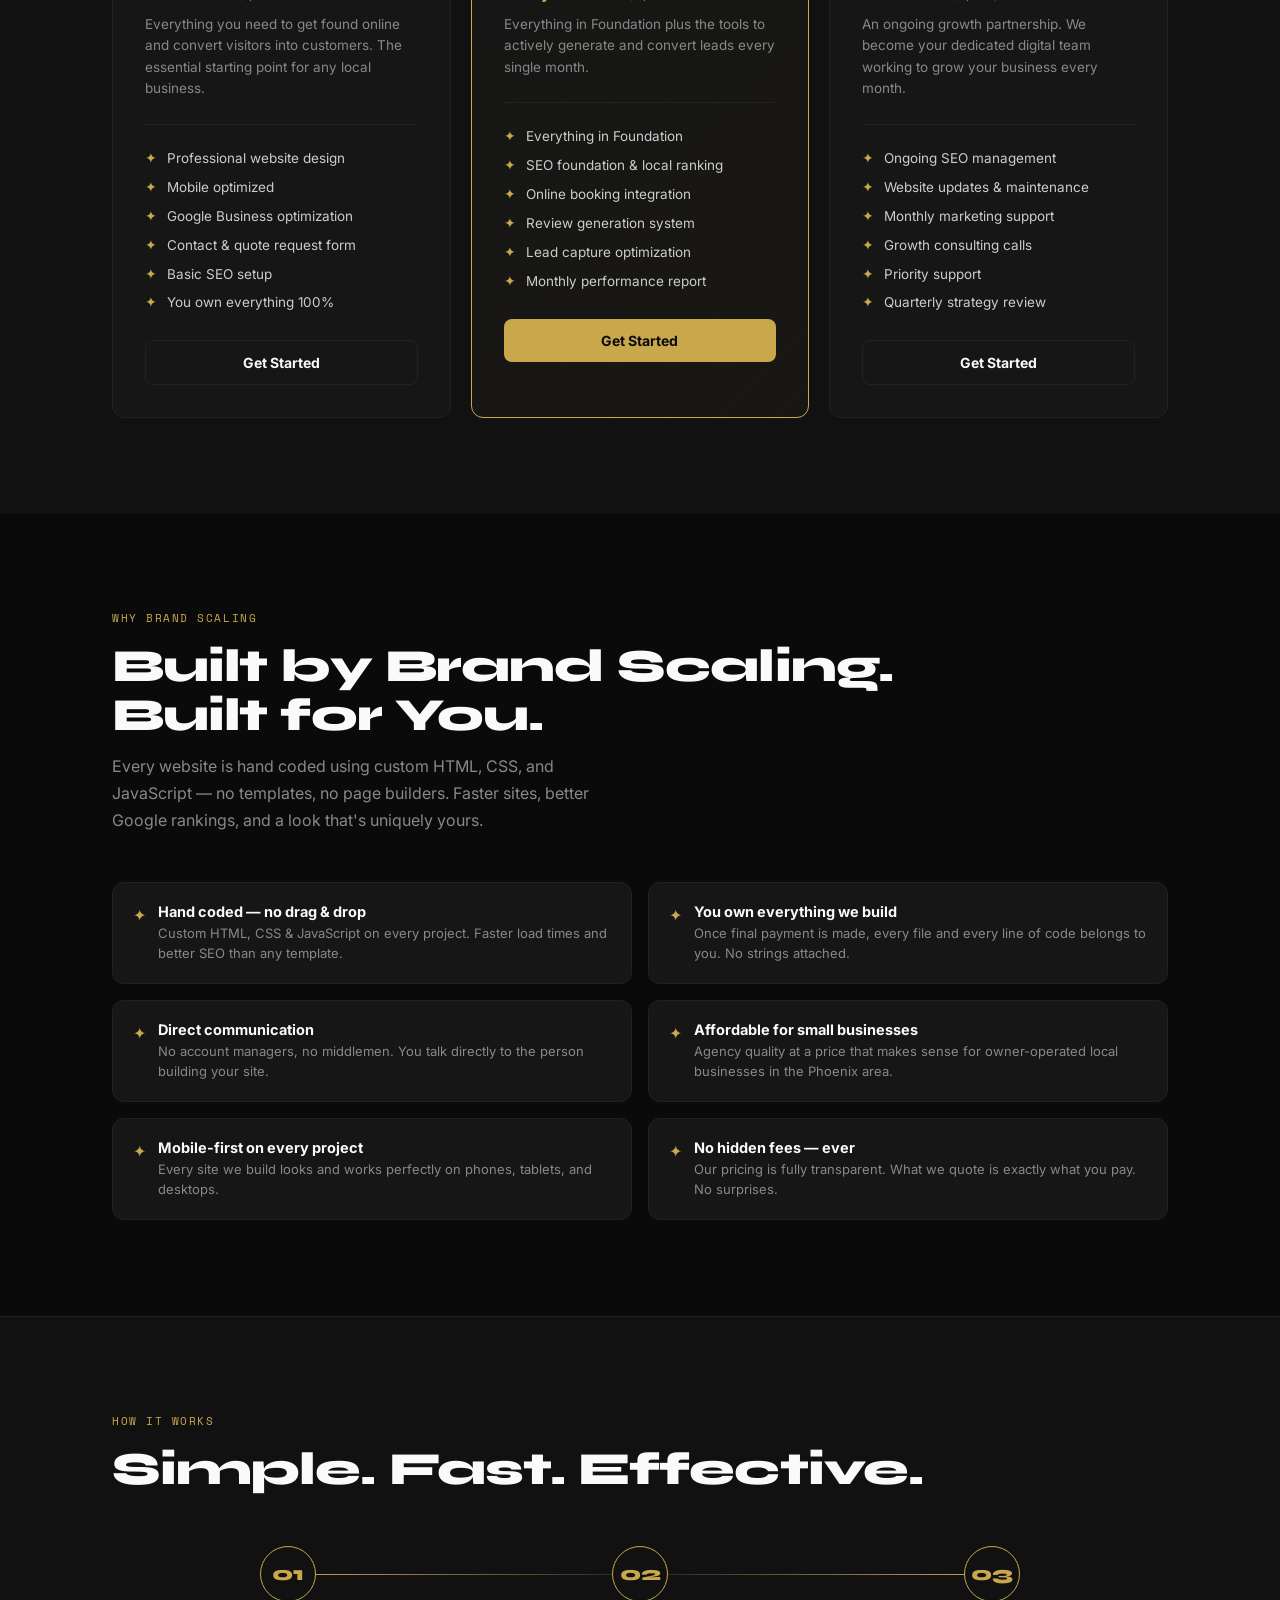
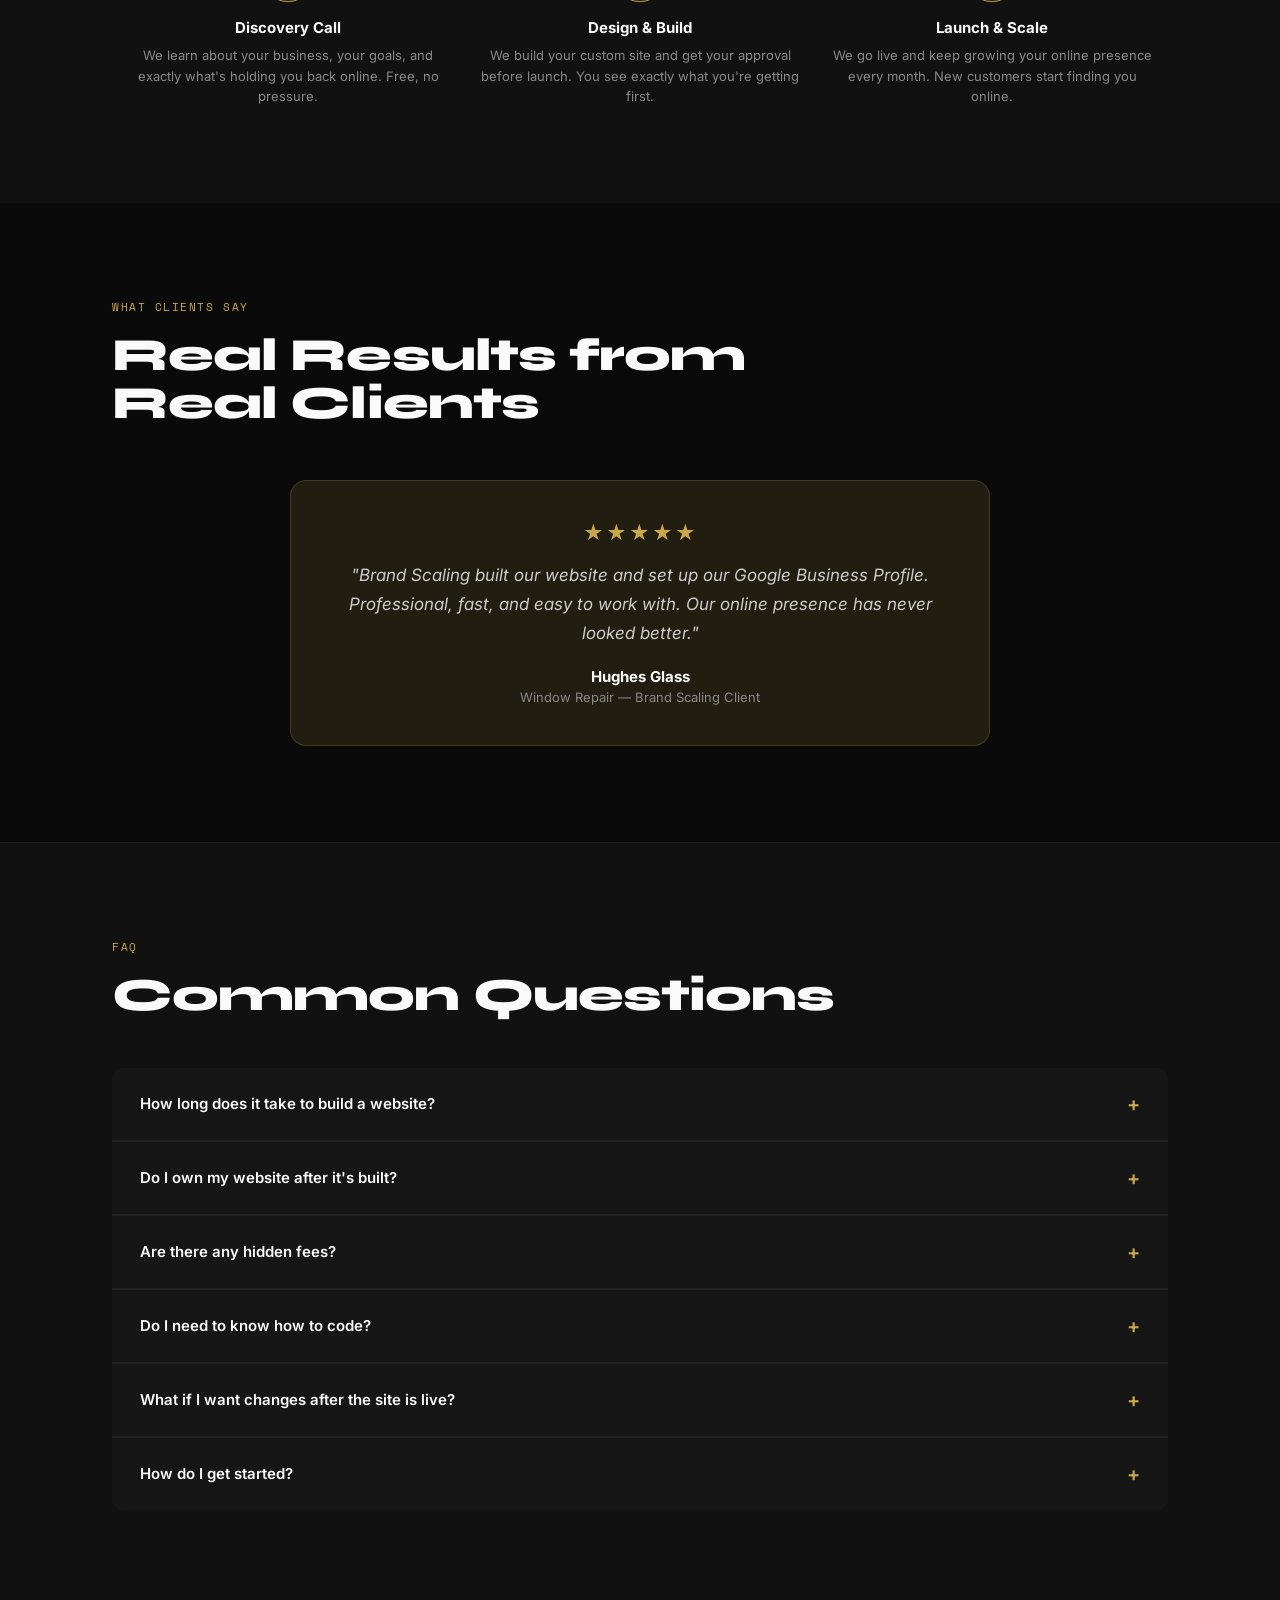
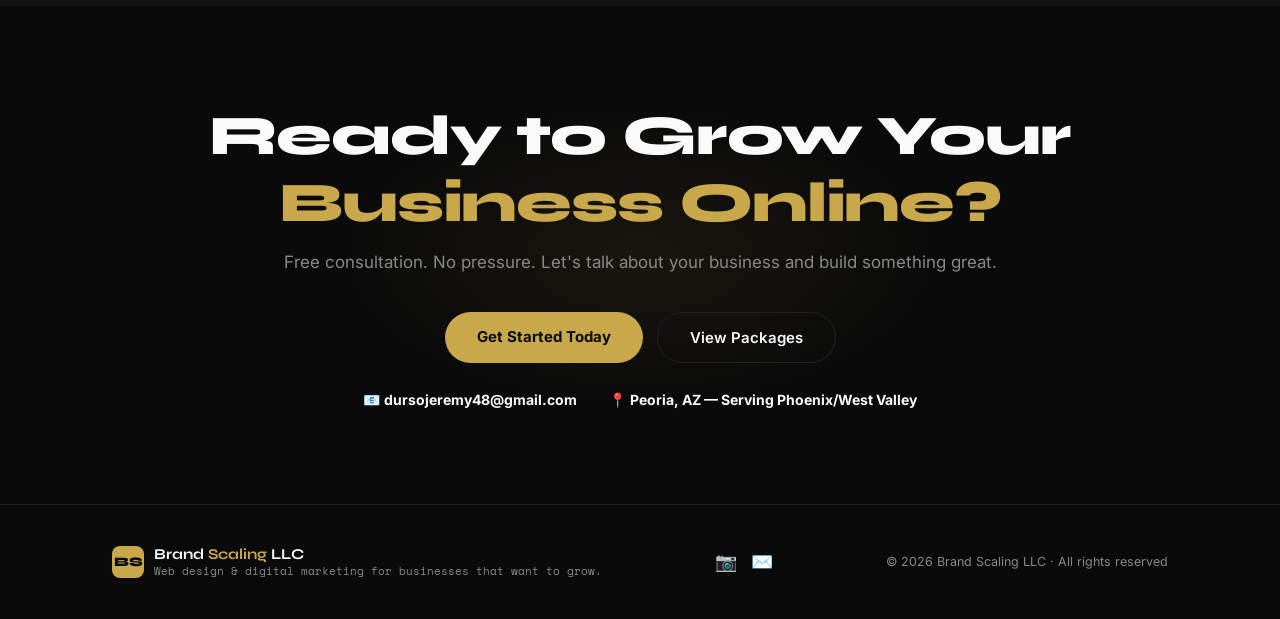
==== commit 095e441f: "Upgraded to Brand Scaling Growth System" ====
--- a/index.html
+++ b/index.html
@@ -1,259 +1,516 @@
 <!DOCTYPE html>
 <html lang="en">
 <head>
-  <meta charset="UTF-8">
-  <meta name="viewport" content="width=device-width, initial-scale=1.0">
-  <title>Brand Scaling | Web Design & Digital Marketing</title>
-  <link rel="stylesheet" href="style.css">
+<meta charset="UTF-8">
+<meta name="viewport" content="width=device-width, initial-scale=1.0">
+<title>Brand Scaling LLC — Local Business Growth Systems | Peoria, AZ</title>
+<link rel="preconnect" href="https://fonts.googleapis.com">
+<link rel="preconnect" href="https://fonts.gstatic.com" crossorigin>
+<link href="https://fonts.googleapis.com/css2?family=Syne:wght@700;800&family=Inter:wght@400;500;600;700&family=Space+Mono:wght@400;700&display=swap" rel="stylesheet">
+<style>
+:root{
+  --black:#0A0A0A;
+  --dark:#111111;
+  --card:#161616;
+  --border:#222222;
+  --white:#FAFAFA;
+  --gold:#C9A84C;
+  --gold-light:#E8C96A;
+  --gold-dim:rgba(201,168,76,0.12);
+  --muted:#888888;
+  --text:#CCCCCC;
+  --r:12px;
+}
+*{box-sizing:border-box;margin:0;padding:0}
+html{scroll-behavior:smooth}
+body{font-family:'Inter',sans-serif;background:var(--black);color:var(--white);-webkit-font-smoothing:antialiased}
+a{color:inherit;text-decoration:none}
+.wrap{max-width:1120px;margin:0 auto;padding:0 32px}
+@media(max-width:600px){.wrap{padding:0 20px}}
+ 
+/* NAV */
+nav{position:sticky;top:0;z-index:100;background:rgba(10,10,10,0.92);backdrop-filter:blur(16px);border-bottom:1px solid var(--border)}
+.nav-inner{display:flex;align-items:center;justify-content:space-between;padding:20px 0}
+.logo{display:flex;align-items:center;gap:10px}
+.logo-mark{width:36px;height:36px;background:var(--gold);border-radius:8px;display:flex;align-items:center;justify-content:center;font-family:'Syne',sans-serif;font-weight:800;font-size:15px;color:var(--black)}
+.logo-name{font-family:'Syne',sans-serif;font-weight:700;font-size:17px;letter-spacing:-0.02em}
+.logo-name span{color:var(--gold)}
+.nav-links{display:flex;gap:28px;align-items:center}
+.nav-links a{font-size:14px;color:var(--muted);transition:color .15s}
+.nav-links a:hover{color:var(--white)}
+.nav-cta{background:var(--gold);color:var(--black);font-weight:700;font-size:14px;padding:10px 22px;border-radius:999px;transition:opacity .15s}
+.nav-cta:hover{opacity:0.85}
+@media(max-width:680px){.nav-links{display:none}}
+ 
+/* HERO */
+.hero{padding:120px 0 80px;position:relative;overflow:hidden}
+.hero-grid-bg{position:absolute;inset:0;background-image:linear-gradient(var(--border) 1px,transparent 1px),linear-gradient(90deg,var(--border) 1px,transparent 1px);background-size:60px 60px;opacity:0.4}
+.hero-glow{position:absolute;top:-100px;left:50%;transform:translateX(-50%);width:600px;height:400px;background:radial-gradient(ellipse,rgba(201,168,76,0.12) 0%,transparent 70%);pointer-events:none}
+.hero-inner{position:relative;z-index:2;text-align:center;max-width:820px;margin:0 auto}
+.hero-badge{display:inline-flex;align-items:center;gap:8px;border:1px solid var(--border);background:var(--card);padding:8px 18px;border-radius:999px;font-family:'Space Mono',monospace;font-size:11.5px;letter-spacing:0.08em;text-transform:uppercase;color:var(--muted);margin-bottom:32px}
+.badge-dot{width:6px;height:6px;border-radius:50%;background:var(--gold);box-shadow:0 0 8px var(--gold)}
+h1{font-family:'Syne',sans-serif;font-size:clamp(40px,6vw,80px);font-weight:800;line-height:0.95;letter-spacing:-0.03em;margin-bottom:24px}
+h1 em{font-style:normal;color:var(--gold)}
+.hero-sub{font-size:18px;color:var(--muted);line-height:1.7;max-width:52ch;margin:0 auto 40px}
+.hero-btns{display:flex;gap:14px;justify-content:center;flex-wrap:wrap;margin-bottom:64px}
+.btn-gold{background:var(--gold);color:var(--black);font-weight:700;font-size:15px;padding:15px 32px;border-radius:999px;transition:opacity .15s}
+.btn-gold:hover{opacity:0.85}
+.btn-outline{background:transparent;color:var(--white);font-weight:600;font-size:15px;padding:15px 32px;border-radius:999px;border:1px solid var(--border);transition:border-color .15s}
+.btn-outline:hover{border-color:var(--gold)}
+.hero-stats{display:flex;justify-content:center;gap:48px;flex-wrap:wrap;padding-top:48px;border-top:1px solid var(--border)}
+.stat-num{font-family:'Syne',sans-serif;font-size:32px;font-weight:800;color:var(--gold);display:block;line-height:1}
+.stat-label{font-size:12.5px;color:var(--muted);margin-top:4px;display:block}
+ 
+/* MARQUEE */
+.marquee-wrap{border-top:1px solid var(--border);border-bottom:1px solid var(--border);padding:16px 0;overflow:hidden;background:var(--dark)}
+.marquee-track{display:flex;gap:48px;animation:marquee 22s linear infinite;width:max-content}
+@keyframes marquee{0%{transform:translateX(0)}100%{transform:translateX(-50%)}}
+.marquee-item{display:flex;align-items:center;gap:10px;font-family:'Space Mono',monospace;font-size:12px;letter-spacing:0.1em;text-transform:uppercase;color:var(--muted);white-space:nowrap}
+.marquee-dot{color:var(--gold)}
+ 
+/* SECTIONS */
+.section{padding:96px 0}
+.section-dark{background:var(--dark);border-top:1px solid var(--border)}
+.section-eyebrow{font-family:'Space Mono',monospace;font-size:11px;letter-spacing:0.14em;text-transform:uppercase;color:var(--gold);margin-bottom:16px}
+h2.sh{font-family:'Syne',sans-serif;font-size:clamp(30px,4vw,46px);font-weight:800;letter-spacing:-0.02em;line-height:1.05;margin-bottom:14px}
+.section-sub{font-size:16px;color:var(--muted);line-height:1.7;max-width:50ch;margin-bottom:48px}
+ 
+/* SERVICES GRID */
+.services-grid{display:grid;grid-template-columns:repeat(2,1fr);gap:2px;background:var(--border)}
+@media(max-width:640px){.services-grid{grid-template-columns:1fr}}
+.svc-item{background:var(--dark);padding:36px;transition:background .2s}
+.svc-item:hover{background:var(--card)}
+.svc-icon{font-size:28px;margin-bottom:16px}
+.svc-item h3{font-size:17px;font-weight:700;margin-bottom:8px}
+.svc-item p{font-size:14px;color:var(--muted);line-height:1.65}
+ 
+/* PROBLEM */
+.problem-grid{display:grid;grid-template-columns:1fr 1fr;gap:2px;background:var(--border)}
+@media(max-width:640px){.problem-grid{grid-template-columns:1fr}}
+.problem-item{background:var(--card);padding:32px;display:flex;gap:16px}
+.problem-x{width:32px;height:32px;border-radius:8px;background:rgba(255,60,60,0.08);border:1px solid rgba(255,60,60,0.2);display:flex;align-items:center;justify-content:center;font-size:14px;flex-shrink:0;color:#FF5555}
+.problem-item h3{font-size:15px;font-weight:700;margin-bottom:6px}
+.problem-item p{font-size:13.5px;color:var(--muted);line-height:1.6}
+ 
+/* PACKAGES */
+.packages-grid{display:grid;grid-template-columns:repeat(3,1fr);gap:20px;margin-top:52px}
+@media(max-width:860px){.packages-grid{grid-template-columns:1fr}}
+.pkg-card{background:var(--card);border:1px solid var(--border);border-radius:var(--r);padding:32px;position:relative;transition:border-color .2s}
+.pkg-card:hover{border-color:rgba(201,168,76,0.4)}
+.pkg-card.featured{border-color:var(--gold);background:linear-gradient(135deg,var(--card) 0%,rgba(201,168,76,0.04) 100%)}
+.pkg-badge{position:absolute;top:-12px;left:50%;transform:translateX(-50%);background:var(--gold);color:var(--black);font-family:'Space Mono',monospace;font-size:10px;font-weight:700;letter-spacing:0.1em;text-transform:uppercase;padding:4px 14px;border-radius:999px;white-space:nowrap}
+.pkg-name{font-family:'Syne',sans-serif;font-size:22px;font-weight:800;margin-bottom:8px}
+.pkg-price{font-family:'Space Mono',monospace;font-size:26px;font-weight:700;color:var(--gold);margin-bottom:6px}
+.pkg-price span{font-size:13px;color:var(--muted);font-family:'Inter',sans-serif;font-weight:400}
+.pkg-desc{font-size:13.5px;color:var(--muted);line-height:1.6;margin-bottom:24px;padding-bottom:24px;border-bottom:1px solid var(--border)}
+.pkg-features{display:flex;flex-direction:column;gap:10px;margin-bottom:28px}
+.pkg-feature{display:flex;align-items:flex-start;gap:10px;font-size:13.5px;color:var(--text);line-height:1.4}
+.check{color:var(--gold);flex-shrink:0}
+.pkg-cta{display:block;text-align:center;padding:13px;border-radius:8px;font-weight:700;font-size:14px;transition:all .15s}
+.pkg-cta-outline{border:1px solid var(--border);color:var(--white)}
+.pkg-cta-outline:hover{border-color:var(--gold);color:var(--gold)}
+.pkg-cta-gold{background:var(--gold);color:var(--black)}
+.pkg-cta-gold:hover{opacity:0.85}
+ 
+/* DIFFERENTIATORS */
+.diff-grid{display:grid;grid-template-columns:1fr 1fr;gap:16px;margin-top:40px}
+@media(max-width:640px){.diff-grid{grid-template-columns:1fr}}
+.diff-item{display:flex;align-items:flex-start;gap:12px;padding:20px;background:var(--card);border:1px solid var(--border);border-radius:var(--r)}
+.diff-check{color:var(--gold);font-size:16px;flex-shrink:0;margin-top:2px}
+.diff-item h3{font-size:14.5px;font-weight:700;margin-bottom:4px}
+.diff-item p{font-size:13px;color:var(--muted);line-height:1.5}
+ 
+/* PROCESS */
+.process-steps{display:grid;grid-template-columns:repeat(3,1fr);gap:0;margin-top:52px;position:relative}
+.process-steps::before{content:'';position:absolute;top:28px;left:16.67%;right:16.67%;height:1px;background:linear-gradient(90deg,var(--gold),var(--border),var(--gold));z-index:0}
+@media(max-width:720px){.process-steps{grid-template-columns:1fr;gap:24px}.process-steps::before{display:none}}
+.process-step{text-align:center;padding:0 16px;position:relative;z-index:1}
+.step-num{width:56px;height:56px;border-radius:50%;background:var(--dark);border:1px solid var(--gold);display:flex;align-items:center;justify-content:center;margin:0 auto 16px;font-family:'Syne',sans-serif;font-weight:800;font-size:20px;color:var(--gold)}
+.process-step h3{font-size:15px;font-weight:700;margin-bottom:8px}
+.process-step p{font-size:13px;color:var(--muted);line-height:1.6}
+ 
+/* TESTIMONIAL */
+.testimonial-wrap{background:var(--gold-dim);border:1px solid rgba(201,168,76,0.2);border-radius:16px;padding:40px;text-align:center;max-width:700px;margin:52px auto 0}
+.stars{color:var(--gold);font-size:20px;letter-spacing:2px;margin-bottom:16px}
+.testimonial-wrap blockquote{font-size:17px;line-height:1.7;color:var(--text);font-style:italic;margin-bottom:20px}
+.reviewer-name{font-weight:700;font-size:15px}
+.reviewer-title{font-size:13px;color:var(--muted);margin-top:3px}
+ 
+/* FAQ */
+.faq-list{display:flex;flex-direction:column;gap:2px;background:var(--border);border-radius:var(--r);overflow:hidden;margin-top:48px}
+.faq-item{background:var(--card);padding:24px 28px;cursor:pointer}
+.faq-item summary{font-weight:600;font-size:15px;list-style:none;display:flex;justify-content:space-between;align-items:center;gap:16px}
+.faq-item summary::after{content:'+';color:var(--gold);font-size:20px;flex-shrink:0;transition:transform .2s}
+.faq-item[open] summary::after{content:'−'}
+.faq-item p{font-size:14px;color:var(--muted);line-height:1.7;margin-top:14px}
+ 
+/* CTA */
+.cta-section{padding:96px 0;text-align:center;position:relative;overflow:hidden}
+.cta-glow{position:absolute;top:50%;left:50%;transform:translate(-50%,-50%);width:600px;height:300px;background:radial-gradient(ellipse,rgba(201,168,76,0.08) 0%,transparent 70%);pointer-events:none}
+.cta-section h2{font-family:'Syne',sans-serif;font-size:clamp(36px,5vw,56px);font-weight:800;letter-spacing:-0.02em;margin-bottom:16px;position:relative;z-index:1}
+.cta-section p{font-size:17px;color:var(--muted);margin-bottom:40px;position:relative;z-index:1}
+.cta-btns{display:flex;gap:14px;justify-content:center;flex-wrap:wrap;position:relative;z-index:1}
+.contact-row{display:flex;justify-content:center;gap:32px;flex-wrap:wrap;margin-top:28px;position:relative;z-index:1}
+.contact-item{font-size:14px;color:var(--muted)}
+.contact-item strong{color:var(--white)}
+ 
+/* FOOTER */
+footer{border-top:1px solid var(--border);padding:40px 0}
+.foot-inner{display:flex;justify-content:space-between;align-items:center;flex-wrap:wrap;gap:20px}
+.foot-brand{display:flex;align-items:center;gap:10px}
+.foot-copy{font-size:12.5px;color:var(--muted)}
+.foot-social{display:flex;gap:14px}
+.foot-social a{font-size:18px;transition:opacity .15s}
+.foot-social a:hover{opacity:0.7}
+</style>
 </head>
 <body>
-  <nav>
-    <div class="nav-inner">
-      <a href="index.html" class="logo">BRAND SCALING</a>
-      <ul class="nav-links">
-        <li><a href="index.html" class="active">Home</a></li>
-        <li><a href="services.html">Services</a></li>
-        <li><a href="portfolio.html">Portfolio</a></li>
-        <li><a href="contact.html">Contact</a></li>
-      </ul>
-      <div class="hamburger" onclick="toggleMenu()">&#9776;</div>
-    </div>
-    <ul class="mobile-menu" id="mobile-menu">
-      <li><a href="index.html" onclick="toggleMenu()">Home</a></li>
-      <li><a href="services.html" onclick="toggleMenu()">Services</a></li>
-      <li><a href="portfolio.html" onclick="toggleMenu()">Portfolio</a></li>
-      <li><a href="contact.html" onclick="toggleMenu()">Contact</a></li>
-    </ul>
-  </nav>
-
-  <section class="hero">
-    <div class="hero-content">
-      <p class="hero-tag">Web Design & Digital Marketing</p>
-      <h1>We Build Websites<br><span class="gold">That Get Results</span></h1>
-      <p class="hero-sub">Custom websites and digital marketing for local and worldwide businesses. We build your online presence — you focus on running your business.</p>
-      <div class="hero-btns">
-        <a href="contact.html" class="btn-primary">Get a Free Consultation</a>
-        <a href="portfolio.html" class="btn-outline">See Our Work</a>
-      </div>
+ 
+<!-- NAV -->
+<nav>
+  <div class="wrap nav-inner">
+    <div class="logo">
+      <div class="logo-mark">BS</div>
+      <div class="logo-name">Brand <span>Scaling</span> LLC</div>
+    </div>
+    <div class="nav-links">
+      <a href="#services">Services</a>
+      <a href="#packages">Packages</a>
+      <a href="#process">How It Works</a>
+      <a href="#faq">FAQ</a>
+    </div>
+    <a href="#contact" class="nav-cta">Get Started</a>
+  </div>
+</nav>
+ 
+<!-- HERO -->
+<section class="hero">
+  <div class="hero-grid-bg"></div>
+  <div class="hero-glow"></div>
+  <div class="wrap hero-inner">
+    <div class="hero-badge"><span class="badge-dot"></span> Peoria, AZ · Serving Phoenix & West Valley</div>
+    <h1>We Don't Build<br><em>Websites.</em><br>We Build Growth.</h1>
+    <p class="hero-sub">Custom websites and digital marketing for local businesses across Phoenix and the West Valley. We build your online presence — you focus on running your business.</p>
+    <div class="hero-btns">
+      <a href="#packages" class="btn-gold">See Our Packages</a>
+      <a href="#contact" class="btn-outline">Free Consultation</a>
     </div>
     <div class="hero-stats">
-      <div class="stat"><span class="stat-num">100%</span><span class="stat-label">Custom Built</span></div>
-      <div class="stat-divider"></div>
-      <div class="stat"><span class="stat-num">Fast</span><span class="stat-label">Turnaround</span></div>
-      <div class="stat-divider"></div>
-      <div class="stat"><span class="stat-num">$0</span><span class="stat-label">Hidden Fees</span></div>
-    </div>
-  </section>
-
-  <section class="stats-bar">
-    <div class="stats-bar-inner">
-      <div class="stats-bar-item">
-        <span class="stats-bar-num">1+</span>
-        <span class="stats-bar-label">Happy Client</span>
-      </div>
-      <div class="stats-bar-divider"></div>
-      <div class="stats-bar-item">
-        <span class="stats-bar-num">$150</span>
-        <span class="stats-bar-label">Monthly Recurring Revenue</span>
-      </div>
-      <div class="stats-bar-divider"></div>
-      <div class="stats-bar-item">
-        <span class="stats-bar-num">100%</span>
-        <span class="stats-bar-label">Client Satisfaction</span>
-      </div>
-      <div class="stats-bar-divider"></div>
-      <div class="stats-bar-item">
-        <span class="stats-bar-num">24hr</span>
-        <span class="stats-bar-label">Response Time</span>
-      </div>
-    </div>
-  </section>
-
-  <section class="services-preview">
-    <div class="section-label">What We Do</div>
-    <h2>Everything Your Business Needs Online</h2>
-    <p class="section-sub">From building your website to getting you found on Google — we handle it all.</p>
-    <div class="cards">
-      <div class="card">
-        <div class="card-icon">&#127760;</div>
+      <div><span class="stat-num">100%</span><span class="stat-label">Custom built — no templates</span></div>
+      <div><span class="stat-num">$0</span><span class="stat-label">Hidden fees — ever</span></div>
+      <div><span class="stat-num">24hr</span><span class="stat-label">Response time</span></div>
+      <div><span class="stat-num">100%</span><span class="stat-label">Client satisfaction</span></div>
+    </div>
+  </div>
+</section>
+ 
+<!-- MARQUEE -->
+<div class="marquee-wrap">
+  <div class="marquee-track">
+    <div class="marquee-item"><span class="marquee-dot">✦</span> Website Design</div>
+    <div class="marquee-item"><span class="marquee-dot">✦</span> Google Business Optimization</div>
+    <div class="marquee-item"><span class="marquee-dot">✦</span> SEO Foundation</div>
+    <div class="marquee-item"><span class="marquee-dot">✦</span> Lead Capture Systems</div>
+    <div class="marquee-item"><span class="marquee-dot">✦</span> Online Booking Integration</div>
+    <div class="marquee-item"><span class="marquee-dot">✦</span> Monthly Growth Support</div>
+    <div class="marquee-item"><span class="marquee-dot">✦</span> Digital Marketing</div>
+    <div class="marquee-item"><span class="marquee-dot">✦</span> Local Business Consulting</div>
+    <div class="marquee-item"><span class="marquee-dot">✦</span> Website Design</div>
+    <div class="marquee-item"><span class="marquee-dot">✦</span> Google Business Optimization</div>
+    <div class="marquee-item"><span class="marquee-dot">✦</span> SEO Foundation</div>
+    <div class="marquee-item"><span class="marquee-dot">✦</span> Lead Capture Systems</div>
+    <div class="marquee-item"><span class="marquee-dot">✦</span> Online Booking Integration</div>
+    <div class="marquee-item"><span class="marquee-dot">✦</span> Monthly Growth Support</div>
+    <div class="marquee-item"><span class="marquee-dot">✦</span> Digital Marketing</div>
+    <div class="marquee-item"><span class="marquee-dot">✦</span> Local Business Consulting</div>
+  </div>
+</div>
+ 
+<!-- SERVICES -->
+<section class="section section-dark" id="services">
+  <div class="wrap">
+    <div class="section-eyebrow">What we do</div>
+    <h2 class="sh">Everything Your Business<br>Needs Online</h2>
+    <p class="section-sub">From building your website to getting you found on Google — we handle it all so you can focus on running your business.</p>
+    <div class="services-grid">
+      <div class="svc-item">
+        <div class="svc-icon">🌐</div>
         <h3>Website Design</h3>
-        <p>Custom coded websites built from scratch. Fast, mobile-friendly, and designed to convert visitors into customers.</p>
-        <a href="services.html" class="card-link">Learn more &rarr;</a>
-      </div>
-      <div class="card">
-        <div class="card-icon">&#128205;</div>
+        <p>Custom coded websites built from scratch. Fast, mobile-friendly, and designed to convert visitors into customers. No templates, no page builders.</p>
+      </div>
+      <div class="svc-item">
+        <div class="svc-icon">📍</div>
         <h3>Google Business Profile</h3>
-        <p>Get your business on Google Maps and local search so customers find you first.</p>
-        <a href="services.html" class="card-link">Learn more &rarr;</a>
-      </div>
-      <div class="card">
-        <div class="card-icon">&#128200;</div>
+        <p>Get your business on Google Maps and local search so customers find you first when they're searching for your service nearby.</p>
+      </div>
+      <div class="svc-item">
+        <div class="svc-icon">📈</div>
         <h3>Digital Marketing</h3>
-        <p>Monthly marketing packages that grow your online presence and bring in real customers.</p>
-        <a href="services.html" class="card-link">Learn more &rarr;</a>
-      </div>
-      <div class="card">
-        <div class="card-icon">&#128269;</div>
+        <p>Monthly marketing packages that grow your online presence and bring in real customers — not just website traffic.</p>
+      </div>
+      <div class="svc-item">
+        <div class="svc-icon">🔍</div>
         <h3>SEO</h3>
-        <p>Show up when people search for your business. We optimize your site so Google ranks you higher.</p>
-        <a href="services.html" class="card-link">Learn more &rarr;</a>
-      </div>
-    </div>
-  </section>
-
-  <section class="about">
-    <div class="about-inner">
-      <div class="about-text">
-        <div class="section-label">About</div>
-        <h2>Built by <span class="gold">Brand Scaling</span></h2>
-        <p>Brand Scaling is a web design and digital marketing business built to help local and worldwide businesses grow their online presence.</p>
-        <p style="margin-top:16px;">Every website is hand coded using custom HTML, CSS, and JavaScript — no templates, no page builders. That means your site is faster, ranks better on Google, and stands out from the competition.</p>
-        <p style="margin-top:16px;">Our goal is simple: build you a website that actually brings in customers, then help you grow it every single month.</p>
-        <a href="contact.html" class="btn-primary" style="margin-top:28px;display:inline-block;">Work With Us</a>
-      </div>
-      <div class="about-card">
-        <div class="about-card-inner">
-          <div class="about-icon">&#128187;</div>
-          <h3>What Makes Us Different</h3>
-          <ul class="why-list" style="margin-top:20px;">
-            <li><span class="check">&#10003;</span> Hand coded — no drag & drop</li>
-            <li><span class="check">&#10003;</span> Direct communication — no middleman</li>
-            <li><span class="check">&#10003;</span> You own everything we build</li>
-            <li><span class="check">&#10003;</span> Affordable pricing for small businesses</li>
-            <li><span class="check">&#10003;</span> Fast delivery & clear communication</li>
-          </ul>
-        </div>
-      </div>
-    </div>
-  </section>
-
-  <section class="testimonial">
-    <div class="testimonial-inner">
-      <div class="section-label" style="text-align:center;">What Clients Say</div>
-      <h2 style="text-align:center;color:#fff;margin-bottom:40px;">Real Results from Real Clients</h2>
-      <div class="testimonial-card">
-        <div class="stars">&#9733;&#9733;&#9733;&#9733;&#9733;</div>
-        <p class="testimonial-text">"Brand Scaling built our website and set up our Google Business Profile. Professional, fast, and easy to work with. Our online presence has never looked better."</p>
-        <div class="testimonial-author">
-          <div class="testimonial-avatar">&#128100;</div>
-          <div>
-            <strong>Hughes Glass</strong>
-            <span>Window Repair — Brand Scaling Client</span>
-          </div>
-        </div>
-      </div>
-    </div>
-  </section>
-
-  <section class="why-us">
-    <div class="why-text">
-      <div class="section-label">How It Works</div>
-      <h2>We're Not a Template Shop</h2>
-      <p>Every website we build is hand-coded from scratch. No drag-and-drop builders, no cookie-cutter templates. That means faster load times, better Google rankings, and a site that's uniquely yours.</p>
-      <ul class="why-list">
-        <li><span class="check">&#10003;</span> 100% custom HTML, CSS & JavaScript</li>
-        <li><span class="check">&#10003;</span> Mobile-first design on every project</li>
-        <li><span class="check">&#10003;</span> No monthly platform fees for clients</li>
-        <li><span class="check">&#10003;</span> Direct communication — no account managers</li>
-        <li><span class="check">&#10003;</span> You own your site completely</li>
-      </ul>
-      <a href="contact.html" class="btn-primary">Work With Us</a>
-    </div>
-    <div class="why-visual">
-      <div class="why-box">
-        <div class="why-box-item">
-          <span class="why-num gold">01</span>
-          <div><strong>Discovery Call</strong><p>We learn about your business and goals.</p></div>
-        </div>
-        <div class="why-box-item">
-          <span class="why-num gold">02</span>
-          <div><strong>Design & Build</strong><p>We build your custom site and get your approval.</p></div>
-        </div>
-        <div class="why-box-item">
-          <span class="why-num gold">03</span>
-          <div><strong>Launch & Scale</strong><p>We go live and grow your online presence monthly.</p></div>
-        </div>
-      </div>
-    </div>
-  </section>
-
-  <section class="faq">
-    <div class="faq-inner">
-      <div class="section-label" style="text-align:center;">FAQ</div>
-      <h2 style="text-align:center;margin-bottom:40px;">Common Questions</h2>
-      <div class="faq-list">
-        <div class="faq-item">
-          <button class="faq-question" onclick="toggleFaq(this)">How long does it take to build a website? <span>+</span></button>
-          <div class="faq-answer">It depends on the package. Starter sites are delivered in as little as 1 day. Standard sites take 3–5 days. Premium sites with advanced features take 7–10 days. Timelines also depend on how quickly you provide content and feedback.</div>
-        </div>
-        <div class="faq-item">
-          <button class="faq-question" onclick="toggleFaq(this)">Do I own my website after it's built? <span>+</span></button>
-          <div class="faq-answer">Yes — 100%. Once final payment is made, you own every file, every line of code, and the domain. No strings attached.</div>
-        </div>
-        <div class="faq-item">
-          <button class="faq-question" onclick="toggleFaq(this)">Are there any hidden fees? <span>+</span></button>
-          <div class="faq-answer">Never. Our pricing is fully transparent. The one-time build fee is exactly what you pay to get your site live. Monthly retainers are optional and clearly priced — $100, $200, or $400 per month depending on your package. No surprises.</div>
-        </div>
-        <div class="faq-item">
-          <button class="faq-question" onclick="toggleFaq(this)">Do I need to know how to code? <span>+</span></button>
-          <div class="faq-answer">Not at all. We handle everything technical. You just tell us what you want and we build it.</div>
-        </div>
-        <div class="faq-item">
-          <button class="faq-question" onclick="toggleFaq(this)">What if I want changes after the site is live? <span>+</span></button>
-          <div class="faq-answer">Minor updates are included in monthly retainer packages. One-off changes outside a retainer are billed at a flat rate agreed upon before work begins.</div>
-        </div>
-        <div class="faq-item">
-          <button class="faq-question" onclick="toggleFaq(this)">How do I get started? <span>+</span></button>
-          <div class="faq-answer">Just reach out through the contact page. We'll have a free 15-minute call to talk about your business and figure out the best plan for you. No pressure, no commitment.</div>
-        </div>
-      </div>
-    </div>
-  </section>
-
-  <section class="cta-banner">
-    <h2>Ready to Grow Your Business Online?</h2>
-    <p>Let's talk. Free consultation, no pressure.</p>
-    <a href="contact.html" class="btn-primary">Get Started Today</a>
-  </section>
-
-  <footer>
-    <div class="footer-inner">
-      <div class="footer-brand">
-        <span class="logo">BRAND SCALING</span>
-        <p>Web design & digital marketing for businesses that want to grow.</p>
-        <div class="social-links">
-          <a href="#" title="Instagram">&#128247;</a>
-          <a href="#" title="LinkedIn">&#128188;</a>
-          <a href="mailto:dursojeremy48@gmail.com" title="Email">&#9993;</a>
-        </div>
-      </div>
-      <div class="footer-links">
-        <a href="index.html">Home</a>
-        <a href="services.html">Services</a>
-        <a href="portfolio.html">Portfolio</a>
-        <a href="contact.html">Contact</a>
-      </div>
-      <div class="footer-contact">
-        <a href="mailto:dursojeremy48@gmail.com">dursojeremy48@gmail.com</a>
-      </div>
-    </div>
-    <div class="footer-bottom">&copy; 2026 Brand Scaling. All rights reserved.</div>
-  </footer>
-
-  <script>
-    function toggleMenu() {
-      document.getElementById('mobile-menu').classList.toggle('open');
-    }
-    function toggleFaq(btn) {
-      const answer = btn.nextElementSibling;
-      const isOpen = answer.style.display === 'block';
-      document.querySelectorAll('.faq-answer').forEach(a => a.style.display = 'none');
-      document.querySelectorAll('.faq-question span').forEach(s => s.textContent = '+');
-      if (!isOpen) {
-        answer.style.display = 'block';
-        btn.querySelector('span').textContent = '−';
-      }
-    }
-  </script>
+        <p>Show up when people search for your business. We optimize your site so Google ranks you higher and more customers find you organically.</p>
+      </div>
+    </div>
+  </div>
+</section>
+ 
+<!-- PROBLEM -->
+<section class="section">
+  <div class="wrap">
+    <div class="section-eyebrow">The problem</div>
+    <h2 class="sh">Your Business Is Great.<br>But Nobody Online Knows It.</h2>
+    <p class="section-sub">Most local businesses in the Phoenix area are losing customers every day to competitors who simply show up online first.</p>
+    <div class="problem-grid">
+      <div class="problem-item">
+        <div class="problem-x">✕</div>
+        <div>
+          <h3>No Website</h3>
+          <p>When customers search for your service online they find your competitors — not you. You're invisible to anyone who doesn't already know your name.</p>
+        </div>
+      </div>
+      <div class="problem-item">
+        <div class="problem-x">✕</div>
+        <div>
+          <h3>100% Word of Mouth</h3>
+          <p>Word of mouth has a ceiling. When referrals slow down you have no backup plan. No online presence means no consistent lead flow.</p>
+        </div>
+      </div>
+      <div class="problem-item">
+        <div class="problem-x">✕</div>
+        <div>
+          <h3>Paying Middlemen</h3>
+          <p>Angi, Thumbtack, HomeAdvisor take a cut of every job. A website means customers come straight to you and you keep 100% of every call.</p>
+        </div>
+      </div>
+      <div class="problem-item">
+        <div class="problem-x">✕</div>
+        <div>
+          <h3>No Trust Online</h3>
+          <p>Great reviews and years of experience mean nothing if customers can't find proof online. A professional site builds instant credibility.</p>
+        </div>
+      </div>
+    </div>
+  </div>
+</section>
+ 
+<!-- PACKAGES -->
+<section class="section section-dark" id="packages">
+  <div class="wrap">
+    <div class="section-eyebrow">Our packages</div>
+    <h2 class="sh">The Brand Scaling<br>Growth System</h2>
+    <p class="section-sub">Three tiers built for where your business is right now — and where it's headed.</p>
+    <div class="packages-grid">
+      <div class="pkg-card">
+        <div class="pkg-name">Foundation</div>
+        <div class="pkg-price">$800 <span>– $1,500 one time</span></div>
+        <p class="pkg-desc">Everything you need to get found online and convert visitors into customers. The essential starting point for any local business.</p>
+        <div class="pkg-features">
+          <div class="pkg-feature"><span class="check">✦</span> Professional website design</div>
+          <div class="pkg-feature"><span class="check">✦</span> Mobile optimized</div>
+          <div class="pkg-feature"><span class="check">✦</span> Google Business optimization</div>
+          <div class="pkg-feature"><span class="check">✦</span> Contact & quote request form</div>
+          <div class="pkg-feature"><span class="check">✦</span> Basic SEO setup</div>
+          <div class="pkg-feature"><span class="check">✦</span> You own everything 100%</div>
+        </div>
+        <a href="#contact" class="pkg-cta pkg-cta-outline">Get Started</a>
+      </div>
+      <div class="pkg-card featured">
+        <div class="pkg-badge">Most Popular</div>
+        <div class="pkg-name">Growth</div>
+        <div class="pkg-price">$1,500 <span>– $3,000 one time</span></div>
+        <p class="pkg-desc">Everything in Foundation plus the tools to actively generate and convert leads every single month.</p>
+        <div class="pkg-features">
+          <div class="pkg-feature"><span class="check">✦</span> Everything in Foundation</div>
+          <div class="pkg-feature"><span class="check">✦</span> SEO foundation & local ranking</div>
+          <div class="pkg-feature"><span class="check">✦</span> Online booking integration</div>
+          <div class="pkg-feature"><span class="check">✦</span> Review generation system</div>
+          <div class="pkg-feature"><span class="check">✦</span> Lead capture optimization</div>
+          <div class="pkg-feature"><span class="check">✦</span> Monthly performance report</div>
+        </div>
+        <a href="#contact" class="pkg-cta pkg-cta-gold">Get Started</a>
+      </div>
+      <div class="pkg-card">
+        <div class="pkg-name">Partner</div>
+        <div class="pkg-price">$500 <span>– $1,500/month</span></div>
+        <p class="pkg-desc">An ongoing growth partnership. We become your dedicated digital team working to grow your business every month.</p>
+        <div class="pkg-features">
+          <div class="pkg-feature"><span class="check">✦</span> Ongoing SEO management</div>
+          <div class="pkg-feature"><span class="check">✦</span> Website updates & maintenance</div>
+          <div class="pkg-feature"><span class="check">✦</span> Monthly marketing support</div>
+          <div class="pkg-feature"><span class="check">✦</span> Growth consulting calls</div>
+          <div class="pkg-feature"><span class="check">✦</span> Priority support</div>
+          <div class="pkg-feature"><span class="check">✦</span> Quarterly strategy review</div>
+        </div>
+        <a href="#contact" class="pkg-cta pkg-cta-outline">Get Started</a>
+      </div>
+    </div>
+  </div>
+</section>
+ 
+<!-- WHAT MAKES US DIFFERENT -->
+<section class="section">
+  <div class="wrap">
+    <div class="section-eyebrow">Why Brand Scaling</div>
+    <h2 class="sh">Built by Brand Scaling.<br>Built for You.</h2>
+    <p class="section-sub">Every website is hand coded using custom HTML, CSS, and JavaScript — no templates, no page builders. Faster sites, better Google rankings, and a look that's uniquely yours.</p>
+    <div class="diff-grid">
+      <div class="diff-item">
+        <span class="diff-check">✦</span>
+        <div>
+          <h3>Hand coded — no drag & drop</h3>
+          <p>Custom HTML, CSS & JavaScript on every project. Faster load times and better SEO than any template.</p>
+        </div>
+      </div>
+      <div class="diff-item">
+        <span class="diff-check">✦</span>
+        <div>
+          <h3>You own everything we build</h3>
+          <p>Once final payment is made, every file and every line of code belongs to you. No strings attached.</p>
+        </div>
+      </div>
+      <div class="diff-item">
+        <span class="diff-check">✦</span>
+        <div>
+          <h3>Direct communication</h3>
+          <p>No account managers, no middlemen. You talk directly to the person building your site.</p>
+        </div>
+      </div>
+      <div class="diff-item">
+        <span class="diff-check">✦</span>
+        <div>
+          <h3>Affordable for small businesses</h3>
+          <p>Agency quality at a price that makes sense for owner-operated local businesses in the Phoenix area.</p>
+        </div>
+      </div>
+      <div class="diff-item">
+        <span class="diff-check">✦</span>
+        <div>
+          <h3>Mobile-first on every project</h3>
+          <p>Every site we build looks and works perfectly on phones, tablets, and desktops.</p>
+        </div>
+      </div>
+      <div class="diff-item">
+        <span class="diff-check">✦</span>
+        <div>
+          <h3>No hidden fees — ever</h3>
+          <p>Our pricing is fully transparent. What we quote is exactly what you pay. No surprises.</p>
+        </div>
+      </div>
+    </div>
+  </div>
+</section>
+ 
+<!-- PROCESS -->
+<section class="section section-dark" id="process">
+  <div class="wrap">
+    <div class="section-eyebrow">How it works</div>
+    <h2 class="sh">Simple. Fast. Effective.</h2>
+    <div class="process-steps">
+      <div class="process-step">
+        <div class="step-num">01</div>
+        <h3>Discovery Call</h3>
+        <p>We learn about your business, your goals, and exactly what's holding you back online. Free, no pressure.</p>
+      </div>
+      <div class="process-step">
+        <div class="step-num">02</div>
+        <h3>Design & Build</h3>
+        <p>We build your custom site and get your approval before launch. You see exactly what you're getting first.</p>
+      </div>
+      <div class="process-step">
+        <div class="step-num">03</div>
+        <h3>Launch & Scale</h3>
+        <p>We go live and keep growing your online presence every month. New customers start finding you online.</p>
+      </div>
+    </div>
+  </div>
+</section>
+ 
+<!-- TESTIMONIAL -->
+<section class="section">
+  <div class="wrap">
+    <div class="section-eyebrow">What clients say</div>
+    <h2 class="sh">Real Results from<br>Real Clients</h2>
+    <div class="testimonial-wrap">
+      <div class="stars">★★★★★</div>
+      <blockquote>"Brand Scaling built our website and set up our Google Business Profile. Professional, fast, and easy to work with. Our online presence has never looked better."</blockquote>
+      <div class="reviewer-name">Hughes Glass</div>
+      <div class="reviewer-title">Window Repair — Brand Scaling Client</div>
+    </div>
+  </div>
+</section>
+ 
+<!-- FAQ -->
+<section class="section section-dark" id="faq">
+  <div class="wrap">
+    <div class="section-eyebrow">FAQ</div>
+    <h2 class="sh">Common Questions</h2>
+    <div class="faq-list">
+      <details class="faq-item">
+        <summary>How long does it take to build a website?</summary>
+        <p>It depends on the package. Starter sites are delivered in as little as 1 day. Standard sites take 3–5 days. Premium sites with advanced features take 7–10 days. Timelines also depend on how quickly you provide content and feedback.</p>
+      </details>
+      <details class="faq-item">
+        <summary>Do I own my website after it's built?</summary>
+        <p>Yes — 100%. Once final payment is made, you own every file, every line of code, and the domain. No strings attached.</p>
+      </details>
+      <details class="faq-item">
+        <summary>Are there any hidden fees?</summary>
+        <p>Never. Our pricing is fully transparent. The one-time build fee is exactly what you pay to get your site live. Monthly retainers are optional and clearly priced. No surprises.</p>
+      </details>
+      <details class="faq-item">
+        <summary>Do I need to know how to code?</summary>
+        <p>Not at all. We handle everything technical. You just tell us what you want and we build it. Clear communication throughout the whole process.</p>
+      </details>
+      <details class="faq-item">
+        <summary>What if I want changes after the site is live?</summary>
+        <p>Minor updates are included in monthly retainer packages. One-off changes outside a retainer are billed at a flat rate agreed upon before work begins.</p>
+      </details>
+      <details class="faq-item">
+        <summary>How do I get started?</summary>
+        <p>Just reach out through the contact section below. We'll have a free 15-minute call to talk about your business and figure out the best plan for you. No pressure, no commitment.</p>
+      </details>
+    </div>
+  </div>
+</section>
+ 
+<!-- CTA -->
+<section class="cta-section" id="contact">
+  <div class="cta-glow"></div>
+  <div class="wrap">
+    <h2>Ready to Grow Your<br><span style="color:var(--gold)">Business Online?</span></h2>
+    <p>Free consultation. No pressure. Let's talk about your business and build something great.</p>
+    <div class="cta-btns">
+      <a href="mailto:dursojeremy48@gmail.com" class="btn-gold">Get Started Today</a>
+      <a href="#packages" class="btn-outline">View Packages</a>
+    </div>
+    <div class="contact-row">
+      <div class="contact-item">📧 <strong>dursojeremy48@gmail.com</strong></div>
+      <div class="contact-item">📍 <strong>Peoria, AZ — Serving Phoenix/West Valley</strong></div>
+    </div>
+  </div>
+</section>
+ 
+<!-- FOOTER -->
+<footer>
+  <div class="wrap foot-inner">
+    <div class="foot-brand">
+      <div class="logo-mark" style="width:32px;height:32px;font-size:13px">BS</div>
+      <div>
+        <div style="font-family:'Syne',sans-serif;font-weight:700;font-size:15px">Brand <span style="color:var(--gold)">Scaling</span> LLC</div>
+        <div style="font-size:11px;color:var(--muted);font-family:'Space Mono',monospace">Web design & digital marketing for businesses that want to grow.</div>
+      </div>
+    </div>
+    <div class="foot-social">
+      <a href="https://www.instagram.com/jrsbrand_scaling" target="_blank" title="Instagram">📷</a>
+      <a href="mailto:dursojeremy48@gmail.com" title="Email">✉️</a>
+    </div>
+    <div class="foot-copy">© 2026 Brand Scaling LLC · All rights reserved</div>
+  </div>
+</footer>
+ 
 </body>
-</html>+</html>
+ 
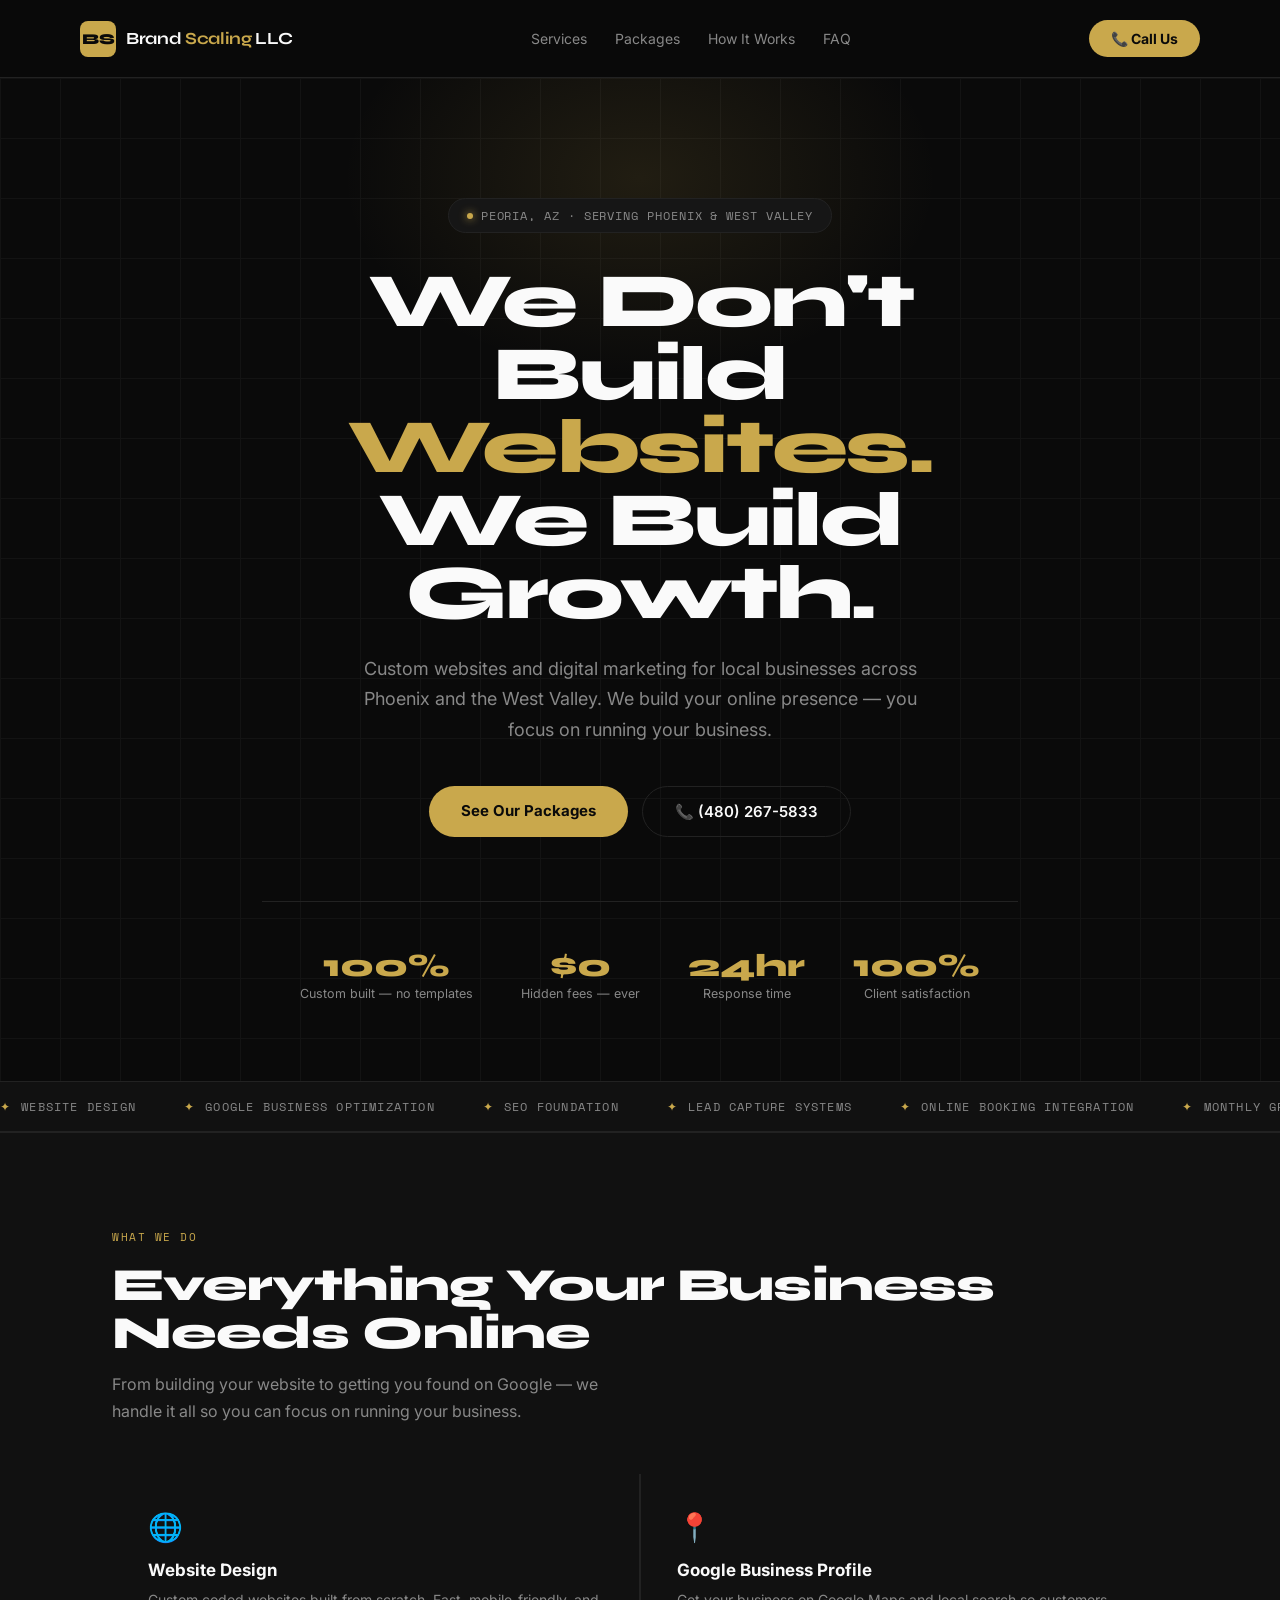
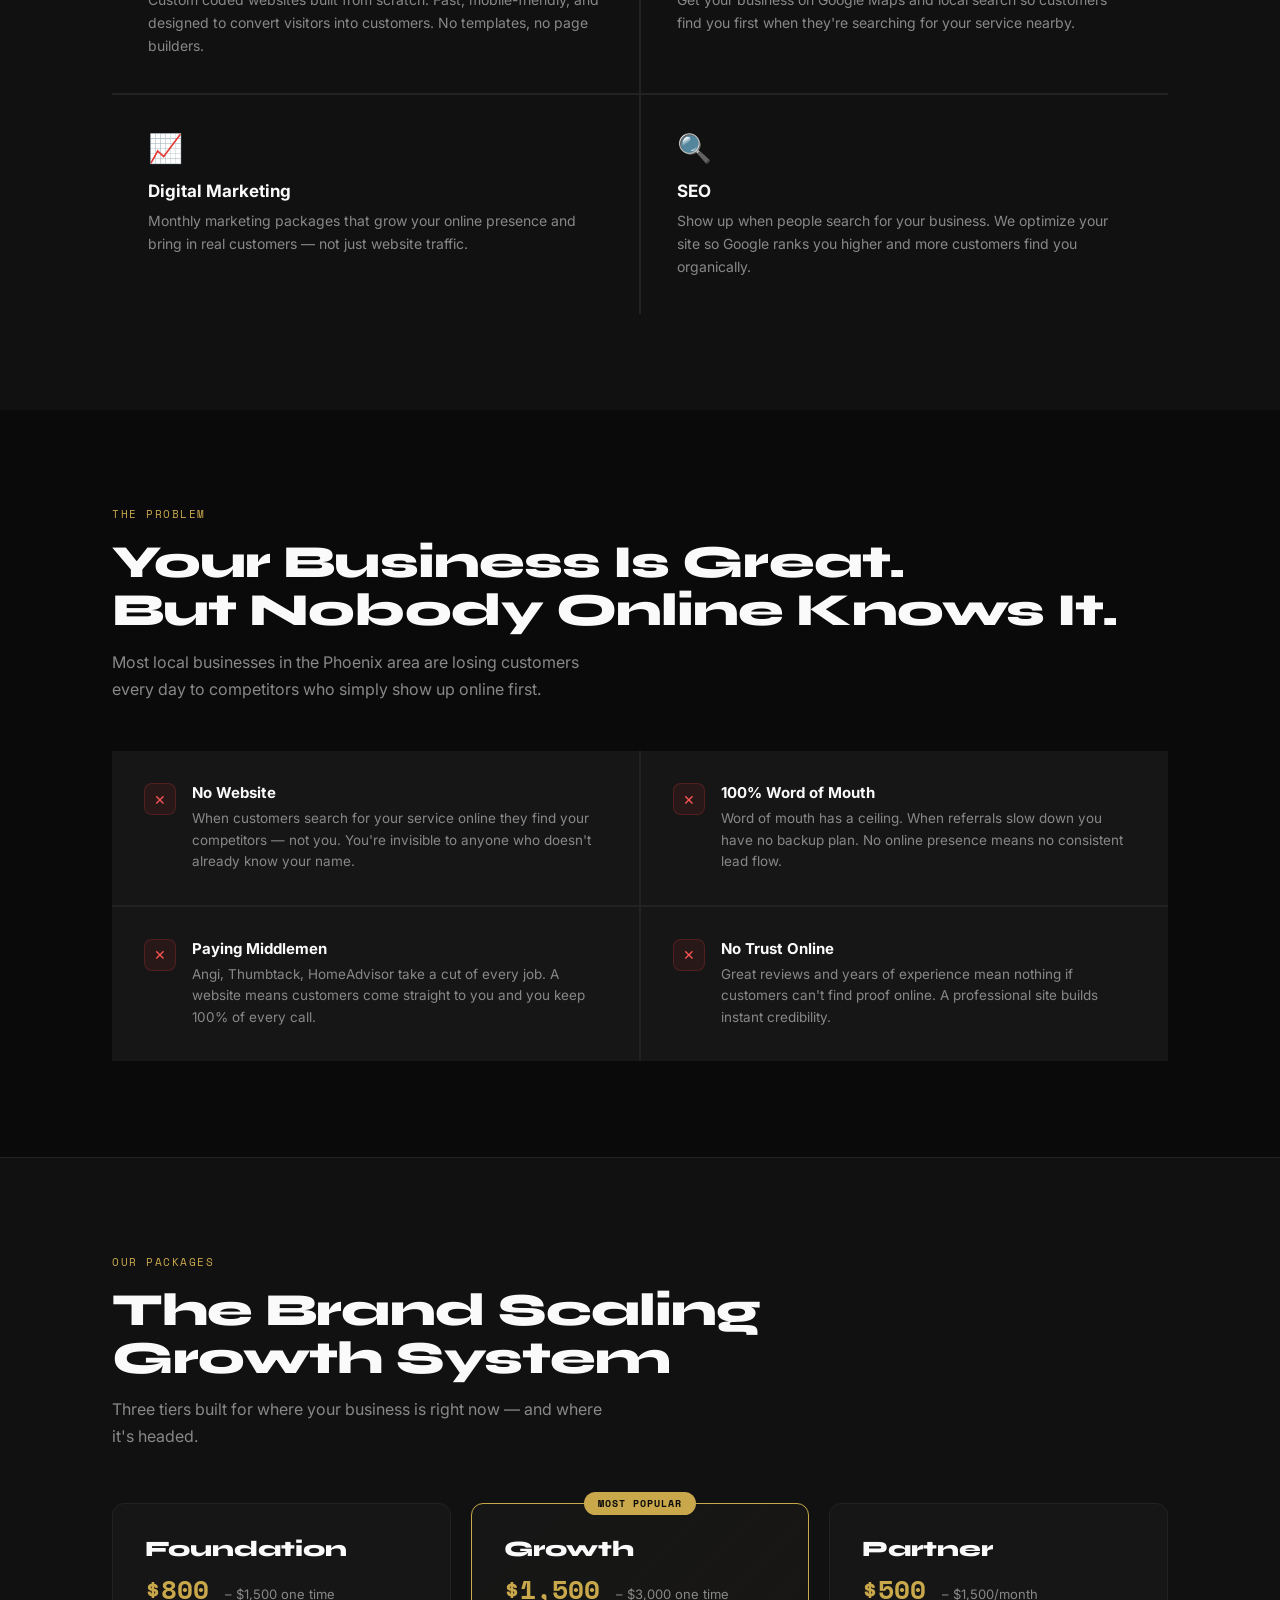
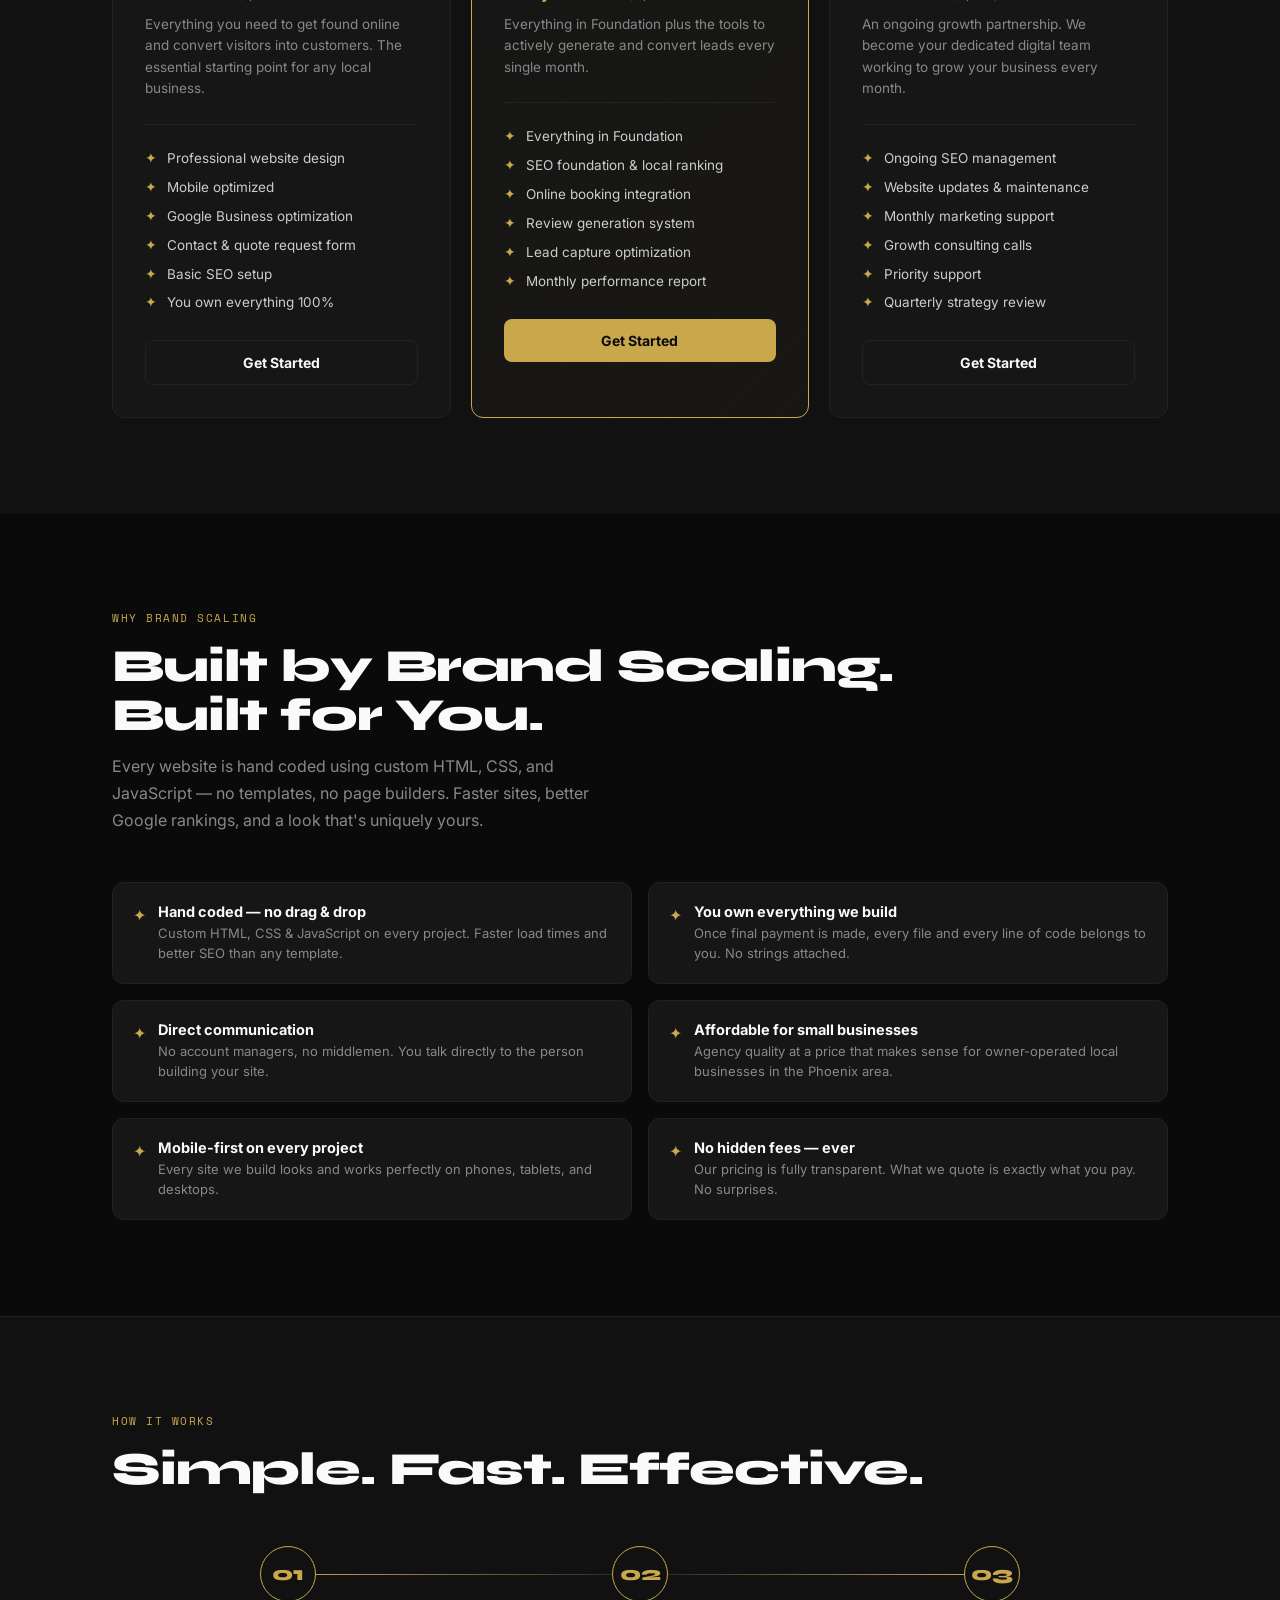
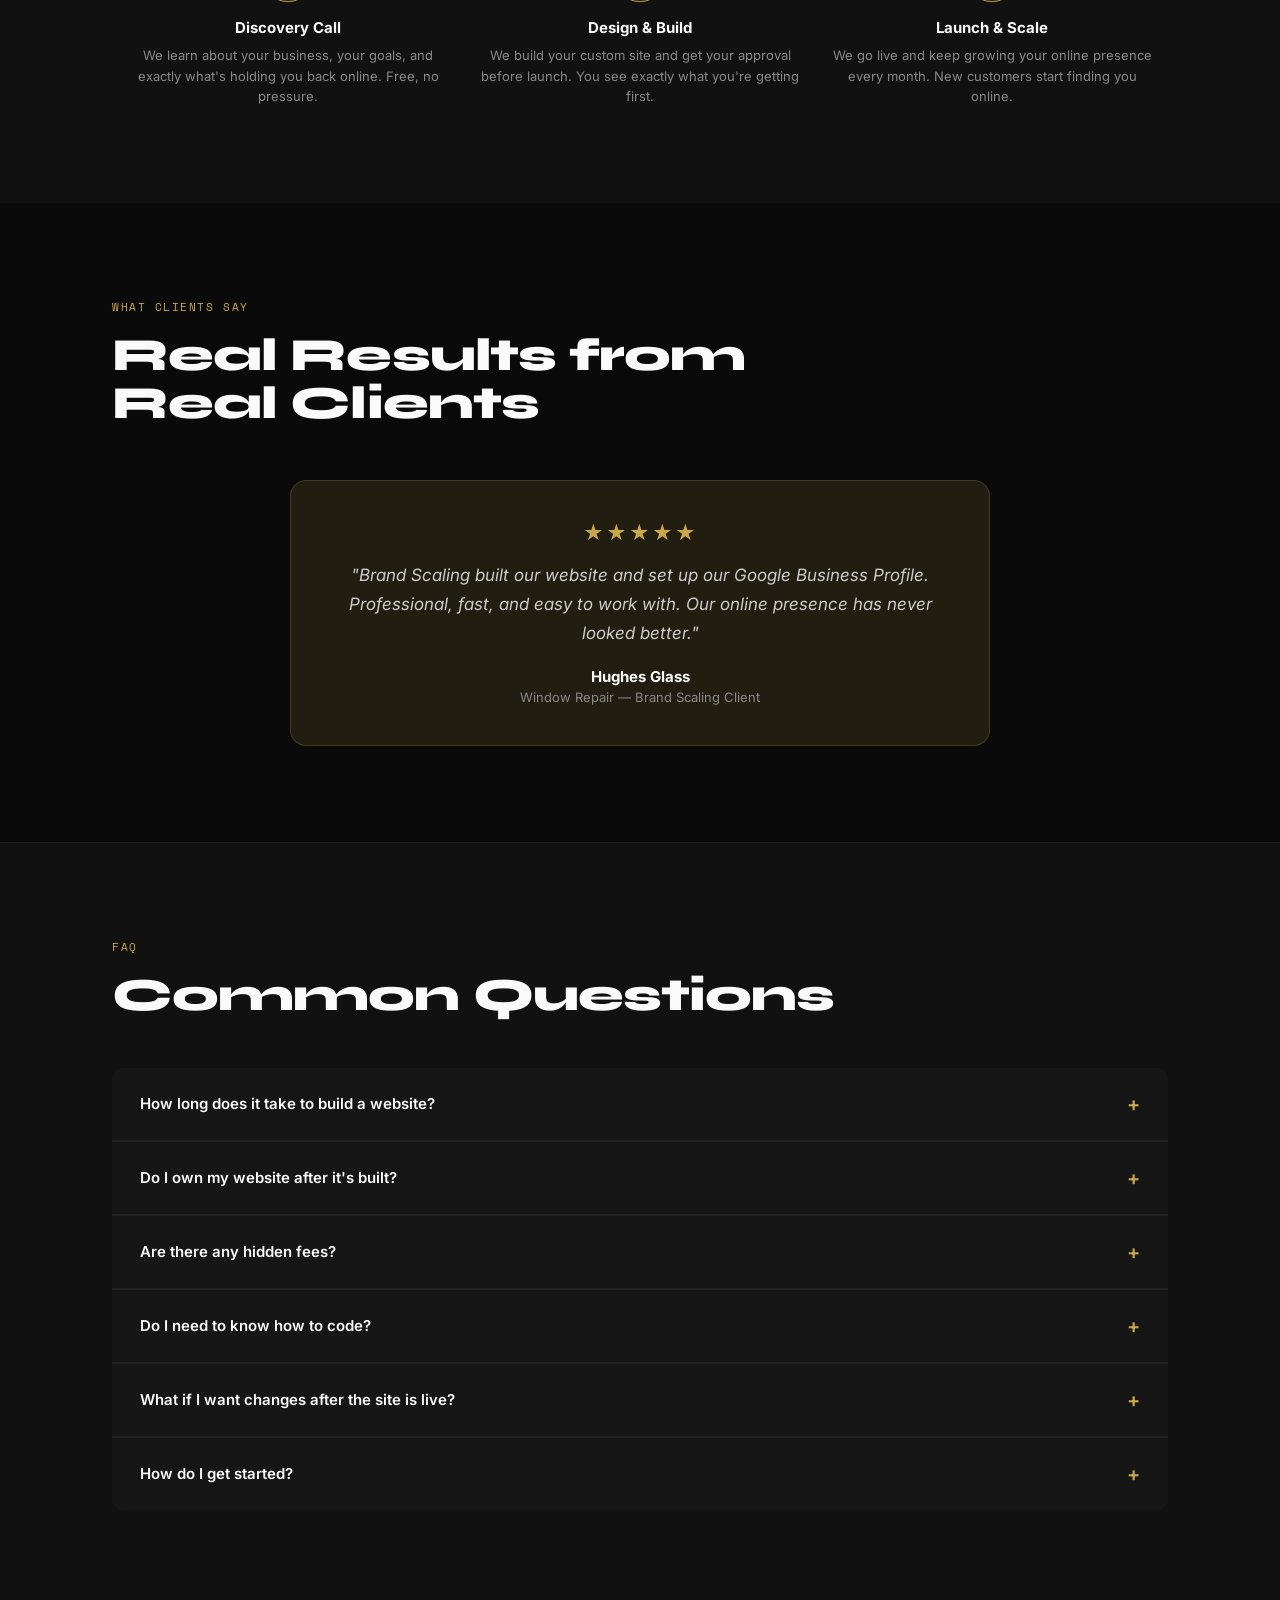
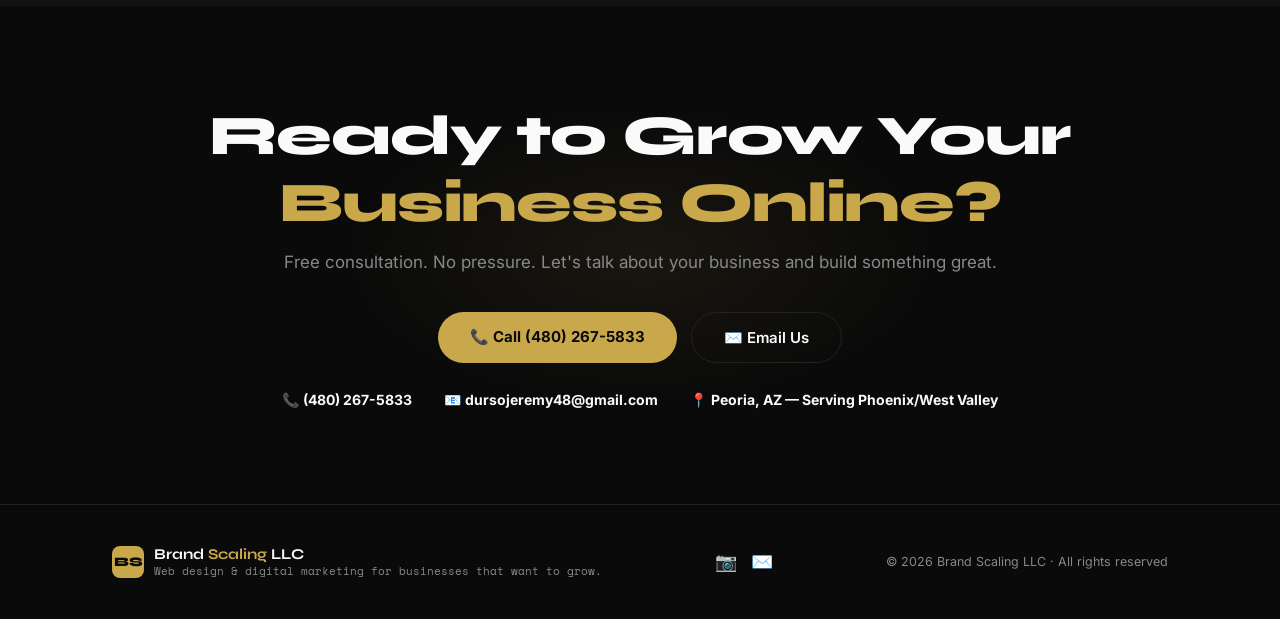
==== commit 4729d3ed: "Added phone number to site" ====
--- a/index.html
+++ b/index.html
@@ -27,8 +27,6 @@
 a{color:inherit;text-decoration:none}
 .wrap{max-width:1120px;margin:0 auto;padding:0 32px}
 @media(max-width:600px){.wrap{padding:0 20px}}
- 
-/* NAV */
 nav{position:sticky;top:0;z-index:100;background:rgba(10,10,10,0.92);backdrop-filter:blur(16px);border-bottom:1px solid var(--border)}
 .nav-inner{display:flex;align-items:center;justify-content:space-between;padding:20px 0}
 .logo{display:flex;align-items:center;gap:10px}
@@ -41,8 +39,6 @@
 .nav-cta{background:var(--gold);color:var(--black);font-weight:700;font-size:14px;padding:10px 22px;border-radius:999px;transition:opacity .15s}
 .nav-cta:hover{opacity:0.85}
 @media(max-width:680px){.nav-links{display:none}}
- 
-/* HERO */
 .hero{padding:120px 0 80px;position:relative;overflow:hidden}
 .hero-grid-bg{position:absolute;inset:0;background-image:linear-gradient(var(--border) 1px,transparent 1px),linear-gradient(90deg,var(--border) 1px,transparent 1px);background-size:60px 60px;opacity:0.4}
 .hero-glow{position:absolute;top:-100px;left:50%;transform:translateX(-50%);width:600px;height:400px;background:radial-gradient(ellipse,rgba(201,168,76,0.12) 0%,transparent 70%);pointer-events:none}
@@ -60,22 +56,16 @@
 .hero-stats{display:flex;justify-content:center;gap:48px;flex-wrap:wrap;padding-top:48px;border-top:1px solid var(--border)}
 .stat-num{font-family:'Syne',sans-serif;font-size:32px;font-weight:800;color:var(--gold);display:block;line-height:1}
 .stat-label{font-size:12.5px;color:var(--muted);margin-top:4px;display:block}
- 
-/* MARQUEE */
 .marquee-wrap{border-top:1px solid var(--border);border-bottom:1px solid var(--border);padding:16px 0;overflow:hidden;background:var(--dark)}
 .marquee-track{display:flex;gap:48px;animation:marquee 22s linear infinite;width:max-content}
 @keyframes marquee{0%{transform:translateX(0)}100%{transform:translateX(-50%)}}
 .marquee-item{display:flex;align-items:center;gap:10px;font-family:'Space Mono',monospace;font-size:12px;letter-spacing:0.1em;text-transform:uppercase;color:var(--muted);white-space:nowrap}
 .marquee-dot{color:var(--gold)}
- 
-/* SECTIONS */
 .section{padding:96px 0}
 .section-dark{background:var(--dark);border-top:1px solid var(--border)}
 .section-eyebrow{font-family:'Space Mono',monospace;font-size:11px;letter-spacing:0.14em;text-transform:uppercase;color:var(--gold);margin-bottom:16px}
 h2.sh{font-family:'Syne',sans-serif;font-size:clamp(30px,4vw,46px);font-weight:800;letter-spacing:-0.02em;line-height:1.05;margin-bottom:14px}
 .section-sub{font-size:16px;color:var(--muted);line-height:1.7;max-width:50ch;margin-bottom:48px}
- 
-/* SERVICES GRID */
 .services-grid{display:grid;grid-template-columns:repeat(2,1fr);gap:2px;background:var(--border)}
 @media(max-width:640px){.services-grid{grid-template-columns:1fr}}
 .svc-item{background:var(--dark);padding:36px;transition:background .2s}
@@ -83,16 +73,12 @@
 .svc-icon{font-size:28px;margin-bottom:16px}
 .svc-item h3{font-size:17px;font-weight:700;margin-bottom:8px}
 .svc-item p{font-size:14px;color:var(--muted);line-height:1.65}
- 
-/* PROBLEM */
 .problem-grid{display:grid;grid-template-columns:1fr 1fr;gap:2px;background:var(--border)}
 @media(max-width:640px){.problem-grid{grid-template-columns:1fr}}
 .problem-item{background:var(--card);padding:32px;display:flex;gap:16px}
 .problem-x{width:32px;height:32px;border-radius:8px;background:rgba(255,60,60,0.08);border:1px solid rgba(255,60,60,0.2);display:flex;align-items:center;justify-content:center;font-size:14px;flex-shrink:0;color:#FF5555}
 .problem-item h3{font-size:15px;font-weight:700;margin-bottom:6px}
 .problem-item p{font-size:13.5px;color:var(--muted);line-height:1.6}
- 
-/* PACKAGES */
 .packages-grid{display:grid;grid-template-columns:repeat(3,1fr);gap:20px;margin-top:52px}
 @media(max-width:860px){.packages-grid{grid-template-columns:1fr}}
 .pkg-card{background:var(--card);border:1px solid var(--border);border-radius:var(--r);padding:32px;position:relative;transition:border-color .2s}
@@ -111,16 +97,12 @@
 .pkg-cta-outline:hover{border-color:var(--gold);color:var(--gold)}
 .pkg-cta-gold{background:var(--gold);color:var(--black)}
 .pkg-cta-gold:hover{opacity:0.85}
- 
-/* DIFFERENTIATORS */
 .diff-grid{display:grid;grid-template-columns:1fr 1fr;gap:16px;margin-top:40px}
 @media(max-width:640px){.diff-grid{grid-template-columns:1fr}}
 .diff-item{display:flex;align-items:flex-start;gap:12px;padding:20px;background:var(--card);border:1px solid var(--border);border-radius:var(--r)}
 .diff-check{color:var(--gold);font-size:16px;flex-shrink:0;margin-top:2px}
 .diff-item h3{font-size:14.5px;font-weight:700;margin-bottom:4px}
 .diff-item p{font-size:13px;color:var(--muted);line-height:1.5}
- 
-/* PROCESS */
 .process-steps{display:grid;grid-template-columns:repeat(3,1fr);gap:0;margin-top:52px;position:relative}
 .process-steps::before{content:'';position:absolute;top:28px;left:16.67%;right:16.67%;height:1px;background:linear-gradient(90deg,var(--gold),var(--border),var(--gold));z-index:0}
 @media(max-width:720px){.process-steps{grid-template-columns:1fr;gap:24px}.process-steps::before{display:none}}
@@ -128,23 +110,17 @@
 .step-num{width:56px;height:56px;border-radius:50%;background:var(--dark);border:1px solid var(--gold);display:flex;align-items:center;justify-content:center;margin:0 auto 16px;font-family:'Syne',sans-serif;font-weight:800;font-size:20px;color:var(--gold)}
 .process-step h3{font-size:15px;font-weight:700;margin-bottom:8px}
 .process-step p{font-size:13px;color:var(--muted);line-height:1.6}
- 
-/* TESTIMONIAL */
 .testimonial-wrap{background:var(--gold-dim);border:1px solid rgba(201,168,76,0.2);border-radius:16px;padding:40px;text-align:center;max-width:700px;margin:52px auto 0}
 .stars{color:var(--gold);font-size:20px;letter-spacing:2px;margin-bottom:16px}
 .testimonial-wrap blockquote{font-size:17px;line-height:1.7;color:var(--text);font-style:italic;margin-bottom:20px}
 .reviewer-name{font-weight:700;font-size:15px}
 .reviewer-title{font-size:13px;color:var(--muted);margin-top:3px}
- 
-/* FAQ */
 .faq-list{display:flex;flex-direction:column;gap:2px;background:var(--border);border-radius:var(--r);overflow:hidden;margin-top:48px}
 .faq-item{background:var(--card);padding:24px 28px;cursor:pointer}
 .faq-item summary{font-weight:600;font-size:15px;list-style:none;display:flex;justify-content:space-between;align-items:center;gap:16px}
 .faq-item summary::after{content:'+';color:var(--gold);font-size:20px;flex-shrink:0;transition:transform .2s}
 .faq-item[open] summary::after{content:'−'}
 .faq-item p{font-size:14px;color:var(--muted);line-height:1.7;margin-top:14px}
- 
-/* CTA */
 .cta-section{padding:96px 0;text-align:center;position:relative;overflow:hidden}
 .cta-glow{position:absolute;top:50%;left:50%;transform:translate(-50%,-50%);width:600px;height:300px;background:radial-gradient(ellipse,rgba(201,168,76,0.08) 0%,transparent 70%);pointer-events:none}
 .cta-section h2{font-family:'Syne',sans-serif;font-size:clamp(36px,5vw,56px);font-weight:800;letter-spacing:-0.02em;margin-bottom:16px;position:relative;z-index:1}
@@ -153,8 +129,6 @@
 .contact-row{display:flex;justify-content:center;gap:32px;flex-wrap:wrap;margin-top:28px;position:relative;z-index:1}
 .contact-item{font-size:14px;color:var(--muted)}
 .contact-item strong{color:var(--white)}
- 
-/* FOOTER */
 footer{border-top:1px solid var(--border);padding:40px 0}
 .foot-inner{display:flex;justify-content:space-between;align-items:center;flex-wrap:wrap;gap:20px}
 .foot-brand{display:flex;align-items:center;gap:10px}
@@ -165,8 +139,6 @@
 </style>
 </head>
 <body>
- 
-<!-- NAV -->
 <nav>
   <div class="wrap nav-inner">
     <div class="logo">
@@ -179,11 +151,9 @@
       <a href="#process">How It Works</a>
       <a href="#faq">FAQ</a>
     </div>
-    <a href="#contact" class="nav-cta">Get Started</a>
+    <a href="tel:+14802675833" class="nav-cta">📞 Call Us</a>
   </div>
 </nav>
- 
-<!-- HERO -->
 <section class="hero">
   <div class="hero-grid-bg"></div>
   <div class="hero-glow"></div>
@@ -193,7 +163,7 @@
     <p class="hero-sub">Custom websites and digital marketing for local businesses across Phoenix and the West Valley. We build your online presence — you focus on running your business.</p>
     <div class="hero-btns">
       <a href="#packages" class="btn-gold">See Our Packages</a>
-      <a href="#contact" class="btn-outline">Free Consultation</a>
+      <a href="tel:+14802675833" class="btn-outline">📞 (480) 267-5833</a>
     </div>
     <div class="hero-stats">
       <div><span class="stat-num">100%</span><span class="stat-label">Custom built — no templates</span></div>
@@ -203,8 +173,6 @@
     </div>
   </div>
 </section>
- 
-<!-- MARQUEE -->
 <div class="marquee-wrap">
   <div class="marquee-track">
     <div class="marquee-item"><span class="marquee-dot">✦</span> Website Design</div>
@@ -225,8 +193,6 @@
     <div class="marquee-item"><span class="marquee-dot">✦</span> Local Business Consulting</div>
   </div>
 </div>
- 
-<!-- SERVICES -->
 <section class="section section-dark" id="services">
   <div class="wrap">
     <div class="section-eyebrow">What we do</div>
@@ -256,8 +222,6 @@
     </div>
   </div>
 </section>
- 
-<!-- PROBLEM -->
 <section class="section">
   <div class="wrap">
     <div class="section-eyebrow">The problem</div>
@@ -295,8 +259,6 @@
     </div>
   </div>
 </section>
- 
-<!-- PACKAGES -->
 <section class="section section-dark" id="packages">
   <div class="wrap">
     <div class="section-eyebrow">Our packages</div>
@@ -315,7 +277,7 @@
           <div class="pkg-feature"><span class="check">✦</span> Basic SEO setup</div>
           <div class="pkg-feature"><span class="check">✦</span> You own everything 100%</div>
         </div>
-        <a href="#contact" class="pkg-cta pkg-cta-outline">Get Started</a>
+        <a href="tel:+14802675833" class="pkg-cta pkg-cta-outline">Get Started</a>
       </div>
       <div class="pkg-card featured">
         <div class="pkg-badge">Most Popular</div>
@@ -330,7 +292,7 @@
           <div class="pkg-feature"><span class="check">✦</span> Lead capture optimization</div>
           <div class="pkg-feature"><span class="check">✦</span> Monthly performance report</div>
         </div>
-        <a href="#contact" class="pkg-cta pkg-cta-gold">Get Started</a>
+        <a href="tel:+14802675833" class="pkg-cta pkg-cta-gold">Get Started</a>
       </div>
       <div class="pkg-card">
         <div class="pkg-name">Partner</div>
@@ -344,91 +306,37 @@
           <div class="pkg-feature"><span class="check">✦</span> Priority support</div>
           <div class="pkg-feature"><span class="check">✦</span> Quarterly strategy review</div>
         </div>
-        <a href="#contact" class="pkg-cta pkg-cta-outline">Get Started</a>
-      </div>
-    </div>
-  </div>
-</section>
- 
-<!-- WHAT MAKES US DIFFERENT -->
+        <a href="tel:+14802675833" class="pkg-cta pkg-cta-outline">Get Started</a>
+      </div>
+    </div>
+  </div>
+</section>
 <section class="section">
   <div class="wrap">
     <div class="section-eyebrow">Why Brand Scaling</div>
     <h2 class="sh">Built by Brand Scaling.<br>Built for You.</h2>
     <p class="section-sub">Every website is hand coded using custom HTML, CSS, and JavaScript — no templates, no page builders. Faster sites, better Google rankings, and a look that's uniquely yours.</p>
     <div class="diff-grid">
-      <div class="diff-item">
-        <span class="diff-check">✦</span>
-        <div>
-          <h3>Hand coded — no drag & drop</h3>
-          <p>Custom HTML, CSS & JavaScript on every project. Faster load times and better SEO than any template.</p>
-        </div>
-      </div>
-      <div class="diff-item">
-        <span class="diff-check">✦</span>
-        <div>
-          <h3>You own everything we build</h3>
-          <p>Once final payment is made, every file and every line of code belongs to you. No strings attached.</p>
-        </div>
-      </div>
-      <div class="diff-item">
-        <span class="diff-check">✦</span>
-        <div>
-          <h3>Direct communication</h3>
-          <p>No account managers, no middlemen. You talk directly to the person building your site.</p>
-        </div>
-      </div>
-      <div class="diff-item">
-        <span class="diff-check">✦</span>
-        <div>
-          <h3>Affordable for small businesses</h3>
-          <p>Agency quality at a price that makes sense for owner-operated local businesses in the Phoenix area.</p>
-        </div>
-      </div>
-      <div class="diff-item">
-        <span class="diff-check">✦</span>
-        <div>
-          <h3>Mobile-first on every project</h3>
-          <p>Every site we build looks and works perfectly on phones, tablets, and desktops.</p>
-        </div>
-      </div>
-      <div class="diff-item">
-        <span class="diff-check">✦</span>
-        <div>
-          <h3>No hidden fees — ever</h3>
-          <p>Our pricing is fully transparent. What we quote is exactly what you pay. No surprises.</p>
-        </div>
-      </div>
-    </div>
-  </div>
-</section>
- 
-<!-- PROCESS -->
+      <div class="diff-item"><span class="diff-check">✦</span><div><h3>Hand coded — no drag & drop</h3><p>Custom HTML, CSS & JavaScript on every project. Faster load times and better SEO than any template.</p></div></div>
+      <div class="diff-item"><span class="diff-check">✦</span><div><h3>You own everything we build</h3><p>Once final payment is made, every file and every line of code belongs to you. No strings attached.</p></div></div>
+      <div class="diff-item"><span class="diff-check">✦</span><div><h3>Direct communication</h3><p>No account managers, no middlemen. You talk directly to the person building your site.</p></div></div>
+      <div class="diff-item"><span class="diff-check">✦</span><div><h3>Affordable for small businesses</h3><p>Agency quality at a price that makes sense for owner-operated local businesses in the Phoenix area.</p></div></div>
+      <div class="diff-item"><span class="diff-check">✦</span><div><h3>Mobile-first on every project</h3><p>Every site we build looks and works perfectly on phones, tablets, and desktops.</p></div></div>
+      <div class="diff-item"><span class="diff-check">✦</span><div><h3>No hidden fees — ever</h3><p>Our pricing is fully transparent. What we quote is exactly what you pay. No surprises.</p></div></div>
+    </div>
+  </div>
+</section>
 <section class="section section-dark" id="process">
   <div class="wrap">
     <div class="section-eyebrow">How it works</div>
     <h2 class="sh">Simple. Fast. Effective.</h2>
     <div class="process-steps">
-      <div class="process-step">
-        <div class="step-num">01</div>
-        <h3>Discovery Call</h3>
-        <p>We learn about your business, your goals, and exactly what's holding you back online. Free, no pressure.</p>
-      </div>
-      <div class="process-step">
-        <div class="step-num">02</div>
-        <h3>Design & Build</h3>
-        <p>We build your custom site and get your approval before launch. You see exactly what you're getting first.</p>
-      </div>
-      <div class="process-step">
-        <div class="step-num">03</div>
-        <h3>Launch & Scale</h3>
-        <p>We go live and keep growing your online presence every month. New customers start finding you online.</p>
-      </div>
-    </div>
-  </div>
-</section>
- 
-<!-- TESTIMONIAL -->
+      <div class="process-step"><div class="step-num">01</div><h3>Discovery Call</h3><p>We learn about your business, your goals, and exactly what's holding you back online. Free, no pressure.</p></div>
+      <div class="process-step"><div class="step-num">02</div><h3>Design & Build</h3><p>We build your custom site and get your approval before launch. You see exactly what you're getting first.</p></div>
+      <div class="process-step"><div class="step-num">03</div><h3>Launch & Scale</h3><p>We go live and keep growing your online presence every month. New customers start finding you online.</p></div>
+    </div>
+  </div>
+</section>
 <section class="section">
   <div class="wrap">
     <div class="section-eyebrow">What clients say</div>
@@ -441,59 +349,36 @@
     </div>
   </div>
 </section>
- 
-<!-- FAQ -->
 <section class="section section-dark" id="faq">
   <div class="wrap">
     <div class="section-eyebrow">FAQ</div>
     <h2 class="sh">Common Questions</h2>
     <div class="faq-list">
-      <details class="faq-item">
-        <summary>How long does it take to build a website?</summary>
-        <p>It depends on the package. Starter sites are delivered in as little as 1 day. Standard sites take 3–5 days. Premium sites with advanced features take 7–10 days. Timelines also depend on how quickly you provide content and feedback.</p>
-      </details>
-      <details class="faq-item">
-        <summary>Do I own my website after it's built?</summary>
-        <p>Yes — 100%. Once final payment is made, you own every file, every line of code, and the domain. No strings attached.</p>
-      </details>
-      <details class="faq-item">
-        <summary>Are there any hidden fees?</summary>
-        <p>Never. Our pricing is fully transparent. The one-time build fee is exactly what you pay to get your site live. Monthly retainers are optional and clearly priced. No surprises.</p>
-      </details>
-      <details class="faq-item">
-        <summary>Do I need to know how to code?</summary>
-        <p>Not at all. We handle everything technical. You just tell us what you want and we build it. Clear communication throughout the whole process.</p>
-      </details>
-      <details class="faq-item">
-        <summary>What if I want changes after the site is live?</summary>
-        <p>Minor updates are included in monthly retainer packages. One-off changes outside a retainer are billed at a flat rate agreed upon before work begins.</p>
-      </details>
-      <details class="faq-item">
-        <summary>How do I get started?</summary>
-        <p>Just reach out through the contact section below. We'll have a free 15-minute call to talk about your business and figure out the best plan for you. No pressure, no commitment.</p>
-      </details>
-    </div>
-  </div>
-</section>
- 
-<!-- CTA -->
+      <details class="faq-item"><summary>How long does it take to build a website?</summary><p>It depends on the package. Starter sites are delivered in as little as 1 day. Standard sites take 3–5 days. Premium sites with advanced features take 7–10 days.</p></details>
+      <details class="faq-item"><summary>Do I own my website after it's built?</summary><p>Yes — 100%. Once final payment is made, you own every file, every line of code, and the domain. No strings attached.</p></details>
+      <details class="faq-item"><summary>Are there any hidden fees?</summary><p>Never. Our pricing is fully transparent. The one-time build fee is exactly what you pay to get your site live. Monthly retainers are optional and clearly priced. No surprises.</p></details>
+      <details class="faq-item"><summary>Do I need to know how to code?</summary><p>Not at all. We handle everything technical. You just tell us what you want and we build it.</p></details>
+      <details class="faq-item"><summary>What if I want changes after the site is live?</summary><p>Minor updates are included in monthly retainer packages. One-off changes outside a retainer are billed at a flat rate agreed upon before work begins.</p></details>
+      <details class="faq-item"><summary>How do I get started?</summary><p>Just reach out below. We'll have a free 15-minute call to talk about your business and figure out the best plan for you. No pressure, no commitment.</p></details>
+    </div>
+  </div>
+</section>
 <section class="cta-section" id="contact">
   <div class="cta-glow"></div>
   <div class="wrap">
     <h2>Ready to Grow Your<br><span style="color:var(--gold)">Business Online?</span></h2>
     <p>Free consultation. No pressure. Let's talk about your business and build something great.</p>
     <div class="cta-btns">
-      <a href="mailto:dursojeremy48@gmail.com" class="btn-gold">Get Started Today</a>
-      <a href="#packages" class="btn-outline">View Packages</a>
+      <a href="tel:+14802675833" class="btn-gold">📞 Call (480) 267-5833</a>
+      <a href="mailto:dursojeremy48@gmail.com" class="btn-outline">✉️ Email Us</a>
     </div>
     <div class="contact-row">
+      <div class="contact-item">📞 <strong>(480) 267-5833</strong></div>
       <div class="contact-item">📧 <strong>dursojeremy48@gmail.com</strong></div>
       <div class="contact-item">📍 <strong>Peoria, AZ — Serving Phoenix/West Valley</strong></div>
     </div>
   </div>
 </section>
- 
-<!-- FOOTER -->
 <footer>
   <div class="wrap foot-inner">
     <div class="foot-brand">
@@ -504,13 +389,12 @@
       </div>
     </div>
     <div class="foot-social">
-      <a href="https://www.instagram.com/jrsbrand_scaling" target="_blank" title="Instagram">📷</a>
-      <a href="mailto:dursojeremy48@gmail.com" title="Email">✉️</a>
+      <a href="https://www.instagram.com/jrsbrand_scaling" target="_blank">📷</a>
+      <a href="mailto:dursojeremy48@gmail.com">✉️</a>
     </div>
     <div class="foot-copy">© 2026 Brand Scaling LLC · All rights reserved</div>
   </div>
 </footer>
- 
 </body>
 </html>
  
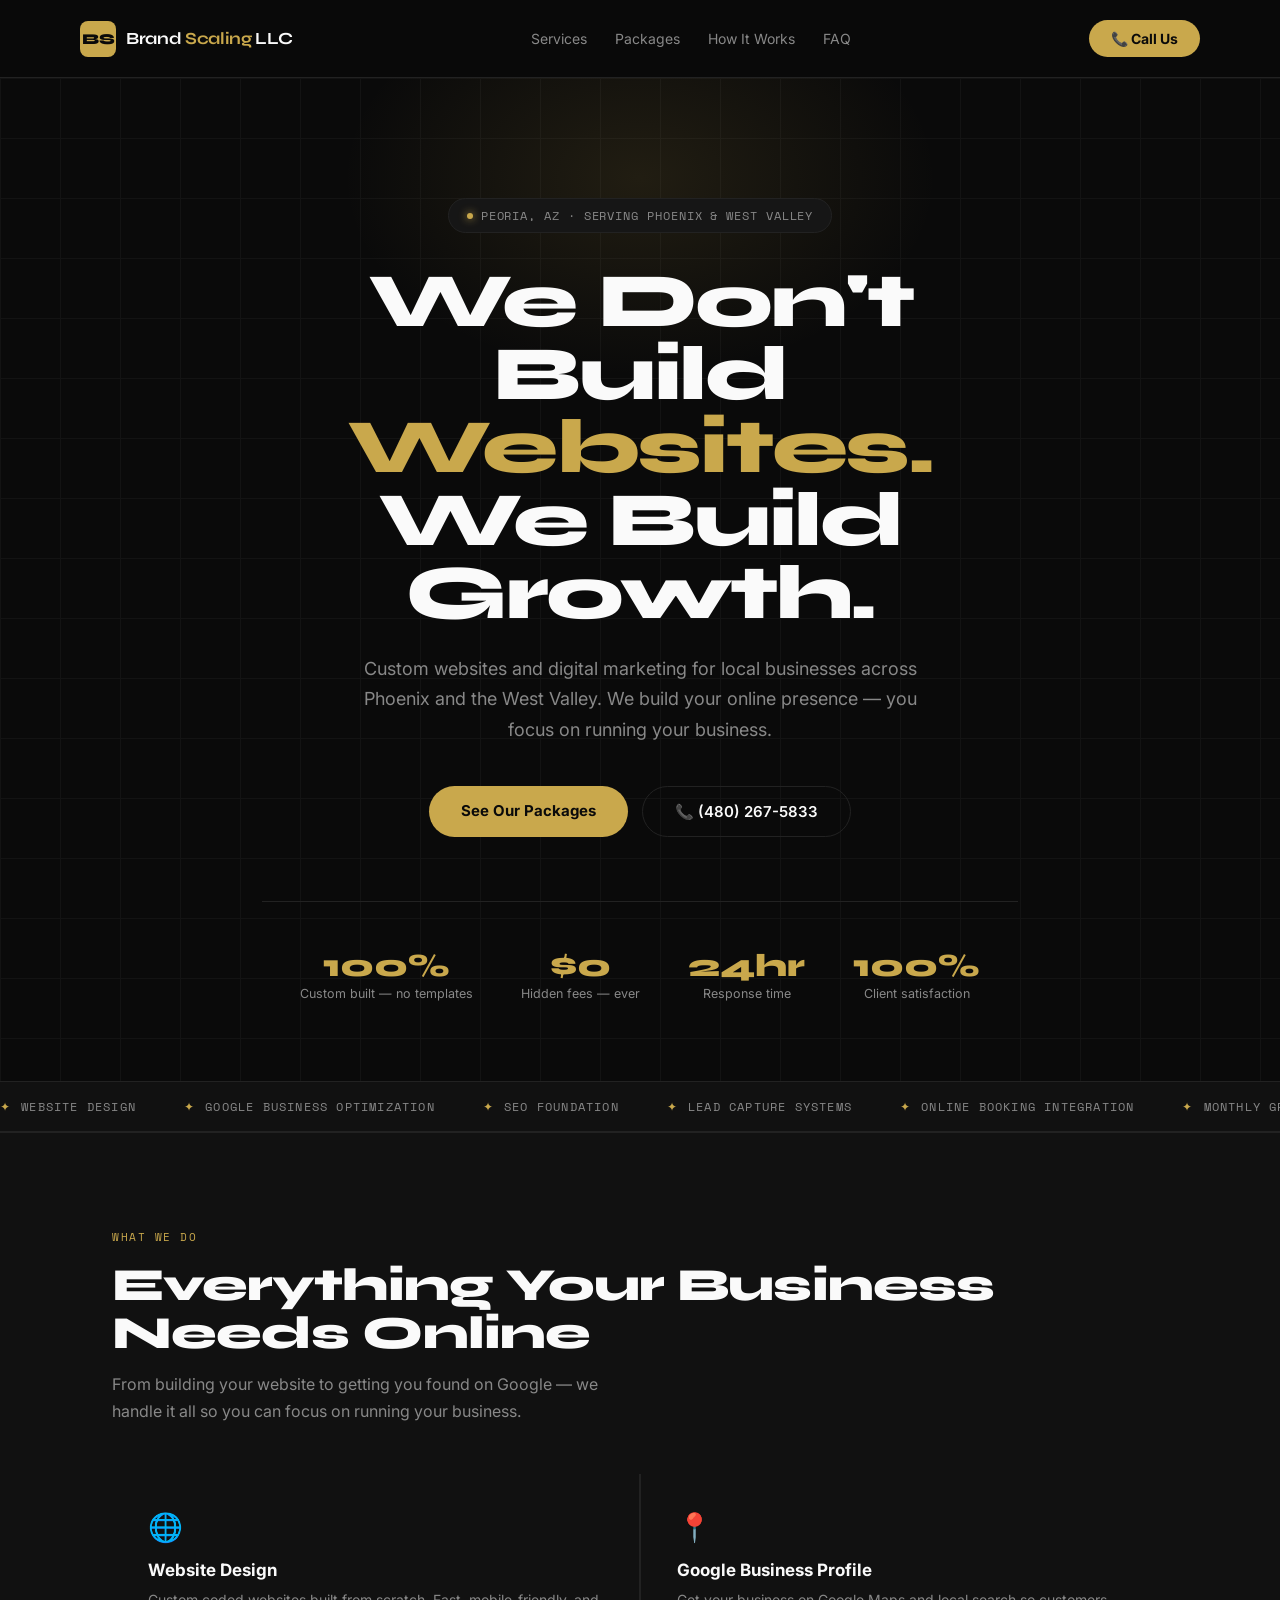
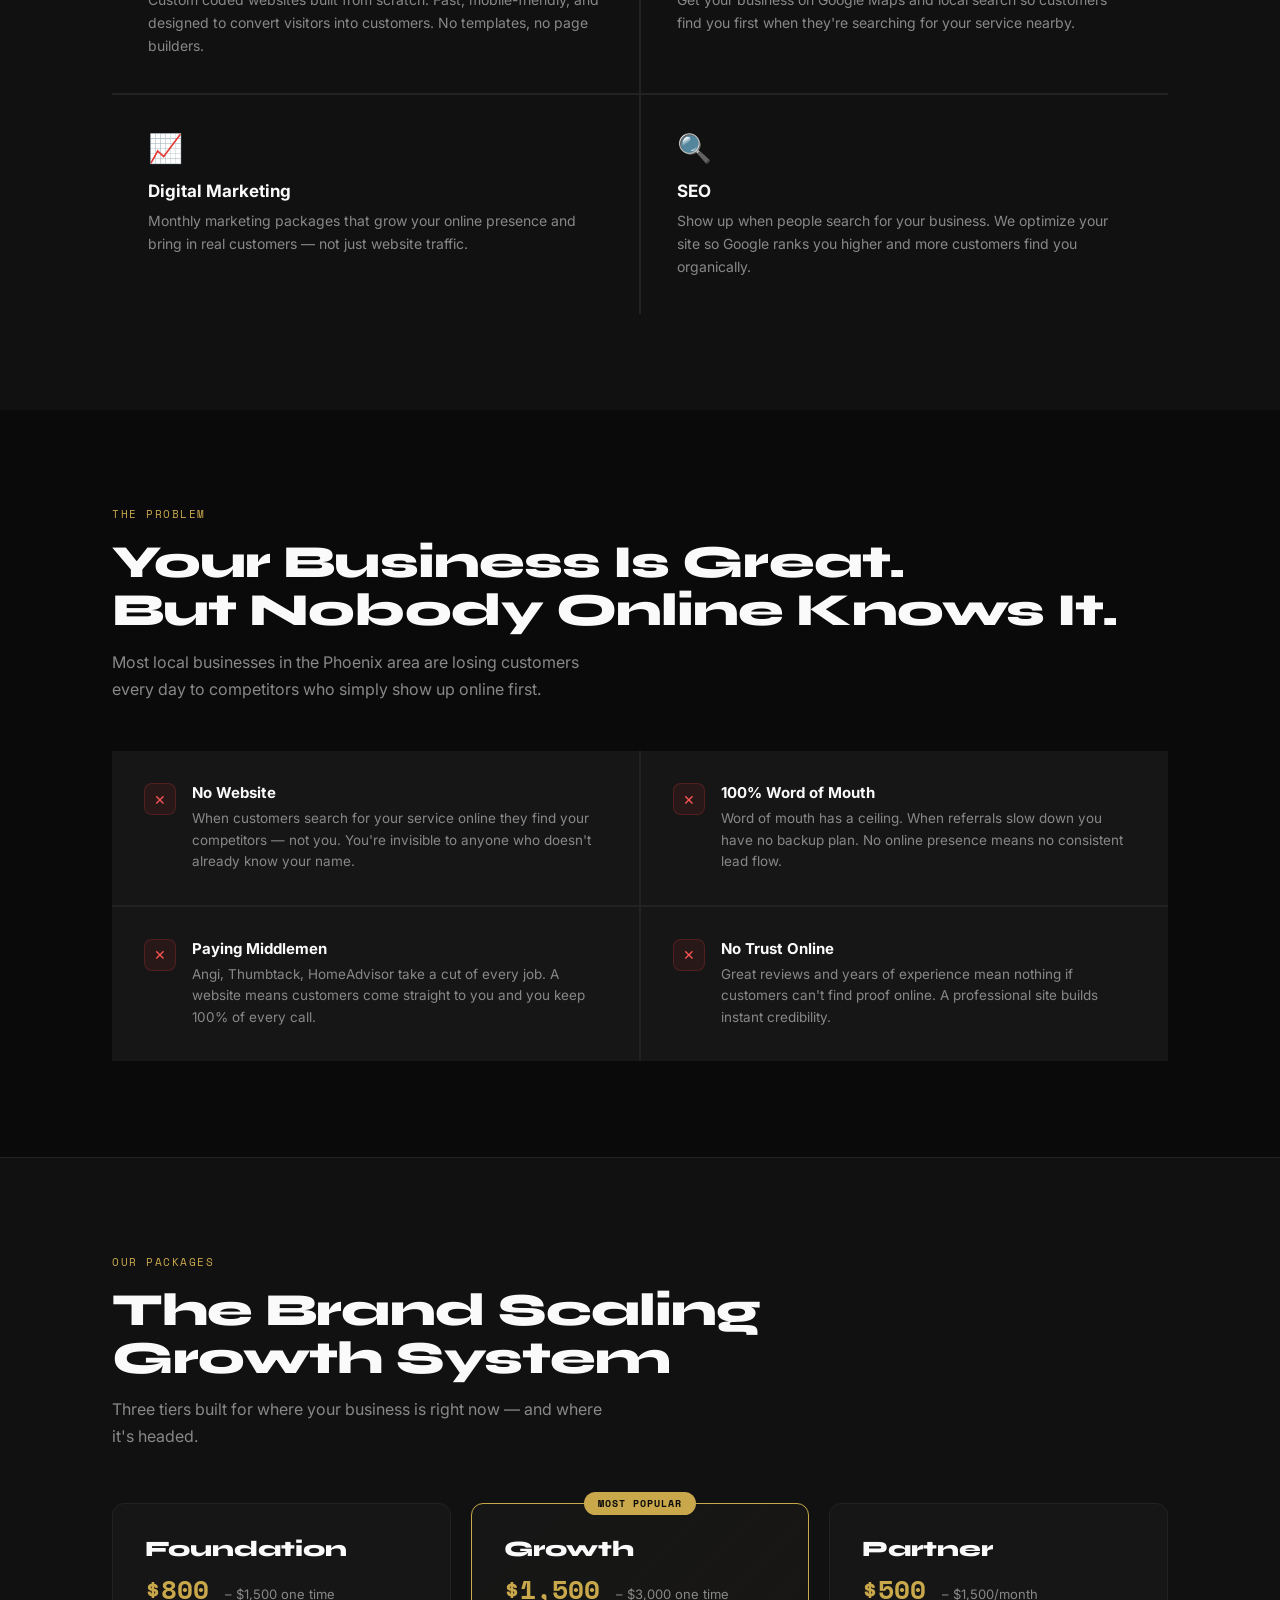
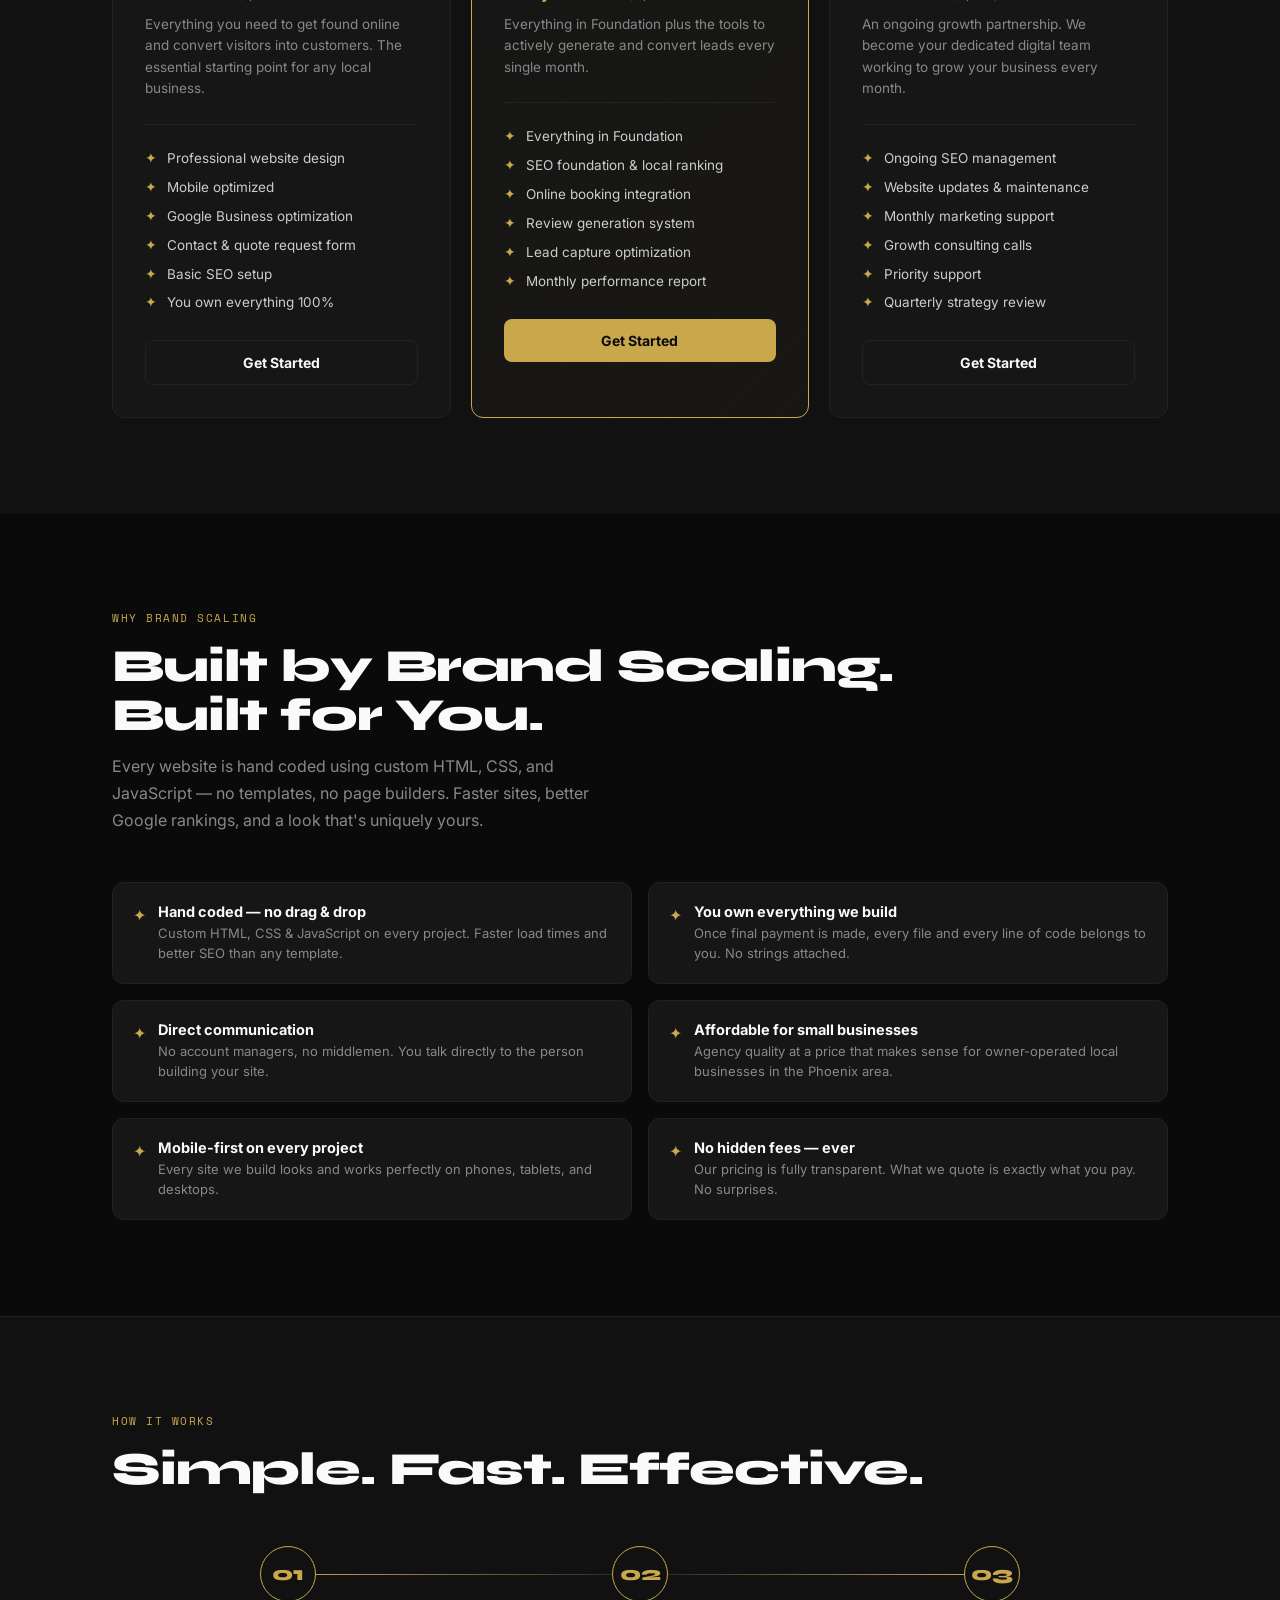
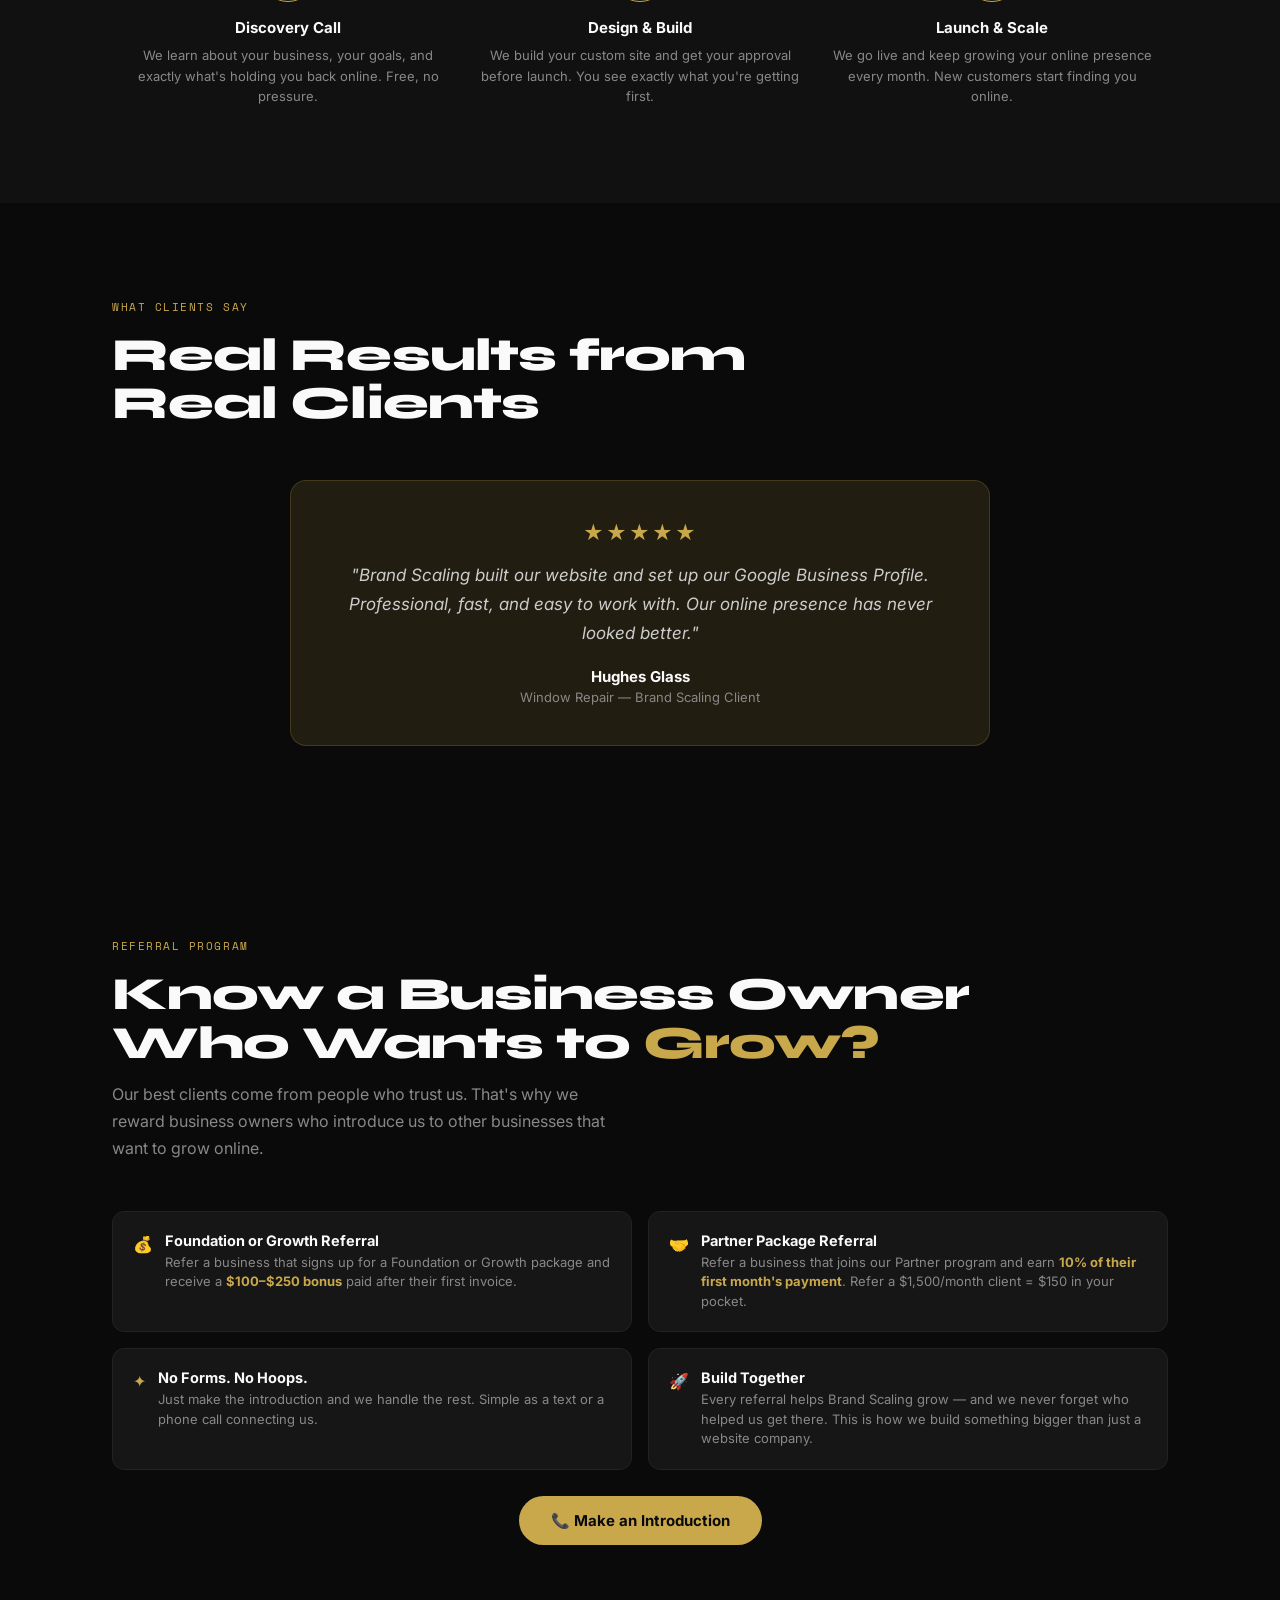
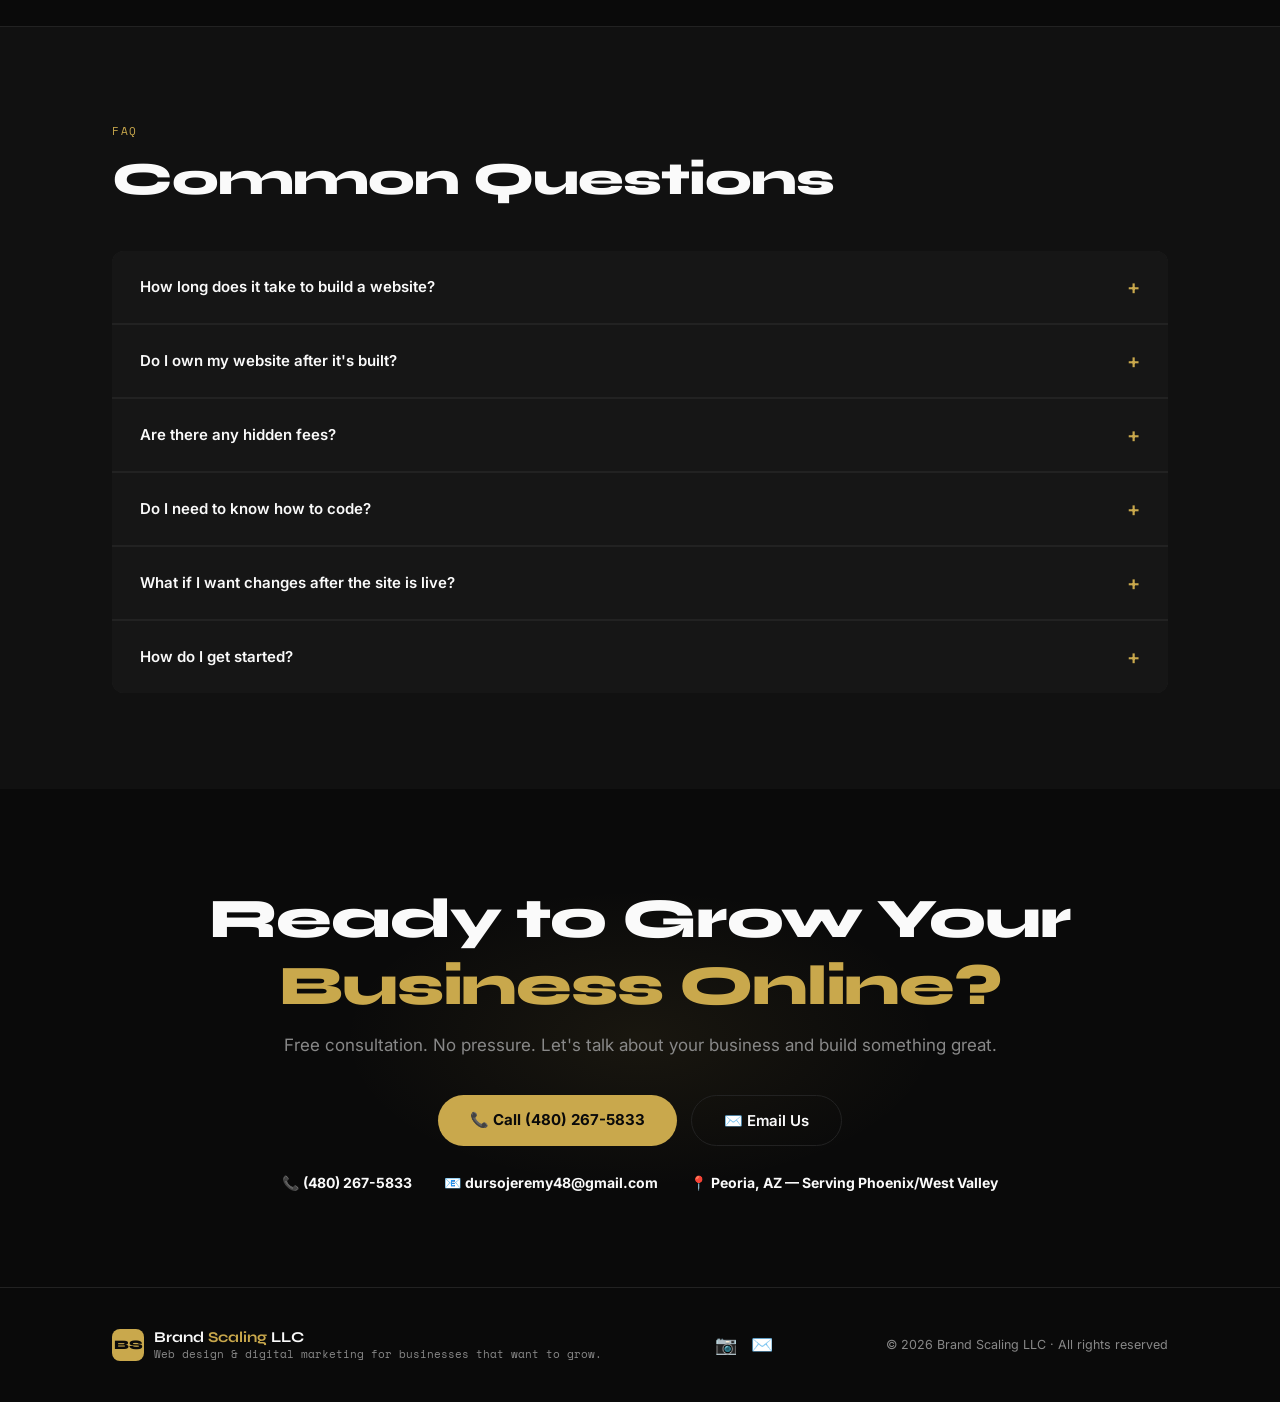
==== commit 6c96e1ad: "Added referral program section" ====
--- a/index.html
+++ b/index.html
@@ -349,6 +349,46 @@
     </div>
   </div>
 </section>
+<section class="section">
+  <div class="wrap">
+    <div class="section-eyebrow">Referral Program</div>
+    <h2 class="sh">Know a Business Owner<br>Who Wants to <span style="color:var(--gold)">Grow?</span></h2>
+    <p class="section-sub">Our best clients come from people who trust us. That's why we reward business owners who introduce us to other businesses that want to grow online.</p>
+    <div class="diff-grid">
+      <div class="diff-item">
+        <span class="diff-check">💰</span>
+        <div>
+          <h3>Foundation or Growth Referral</h3>
+          <p>Refer a business that signs up for a Foundation or Growth package and receive a <strong style="color:var(--gold)">$100–$250 bonus</strong> paid after their first invoice.</p>
+        </div>
+      </div>
+      <div class="diff-item">
+        <span class="diff-check">🤝</span>
+        <div>
+          <h3>Partner Package Referral</h3>
+          <p>Refer a business that joins our Partner program and earn <strong style="color:var(--gold)">10% of their first month's payment</strong>. Refer a $1,500/month client = $150 in your pocket.</p>
+        </div>
+      </div>
+      <div class="diff-item">
+        <span class="diff-check">✦</span>
+        <div>
+          <h3>No Forms. No Hoops.</h3>
+          <p>Just make the introduction and we handle the rest. Simple as a text or a phone call connecting us.</p>
+        </div>
+      </div>
+      <div class="diff-item">
+        <span class="diff-check">🚀</span>
+        <div>
+          <h3>Build Together</h3>
+          <p>Every referral helps Brand Scaling grow — and we never forget who helped us get there. This is how we build something bigger than just a website company.</p>
+        </div>
+      </div>
+    </div>
+    <div style="text-align:center;margin-top:40px">
+      <a href="tel:+14802675833" class="btn-gold">📞 Make an Introduction</a>
+    </div>
+  </div>
+</section>
 <section class="section section-dark" id="faq">
   <div class="wrap">
     <div class="section-eyebrow">FAQ</div>
@@ -396,5 +436,4 @@
   </div>
 </footer>
 </body>
-</html>
- +</html>
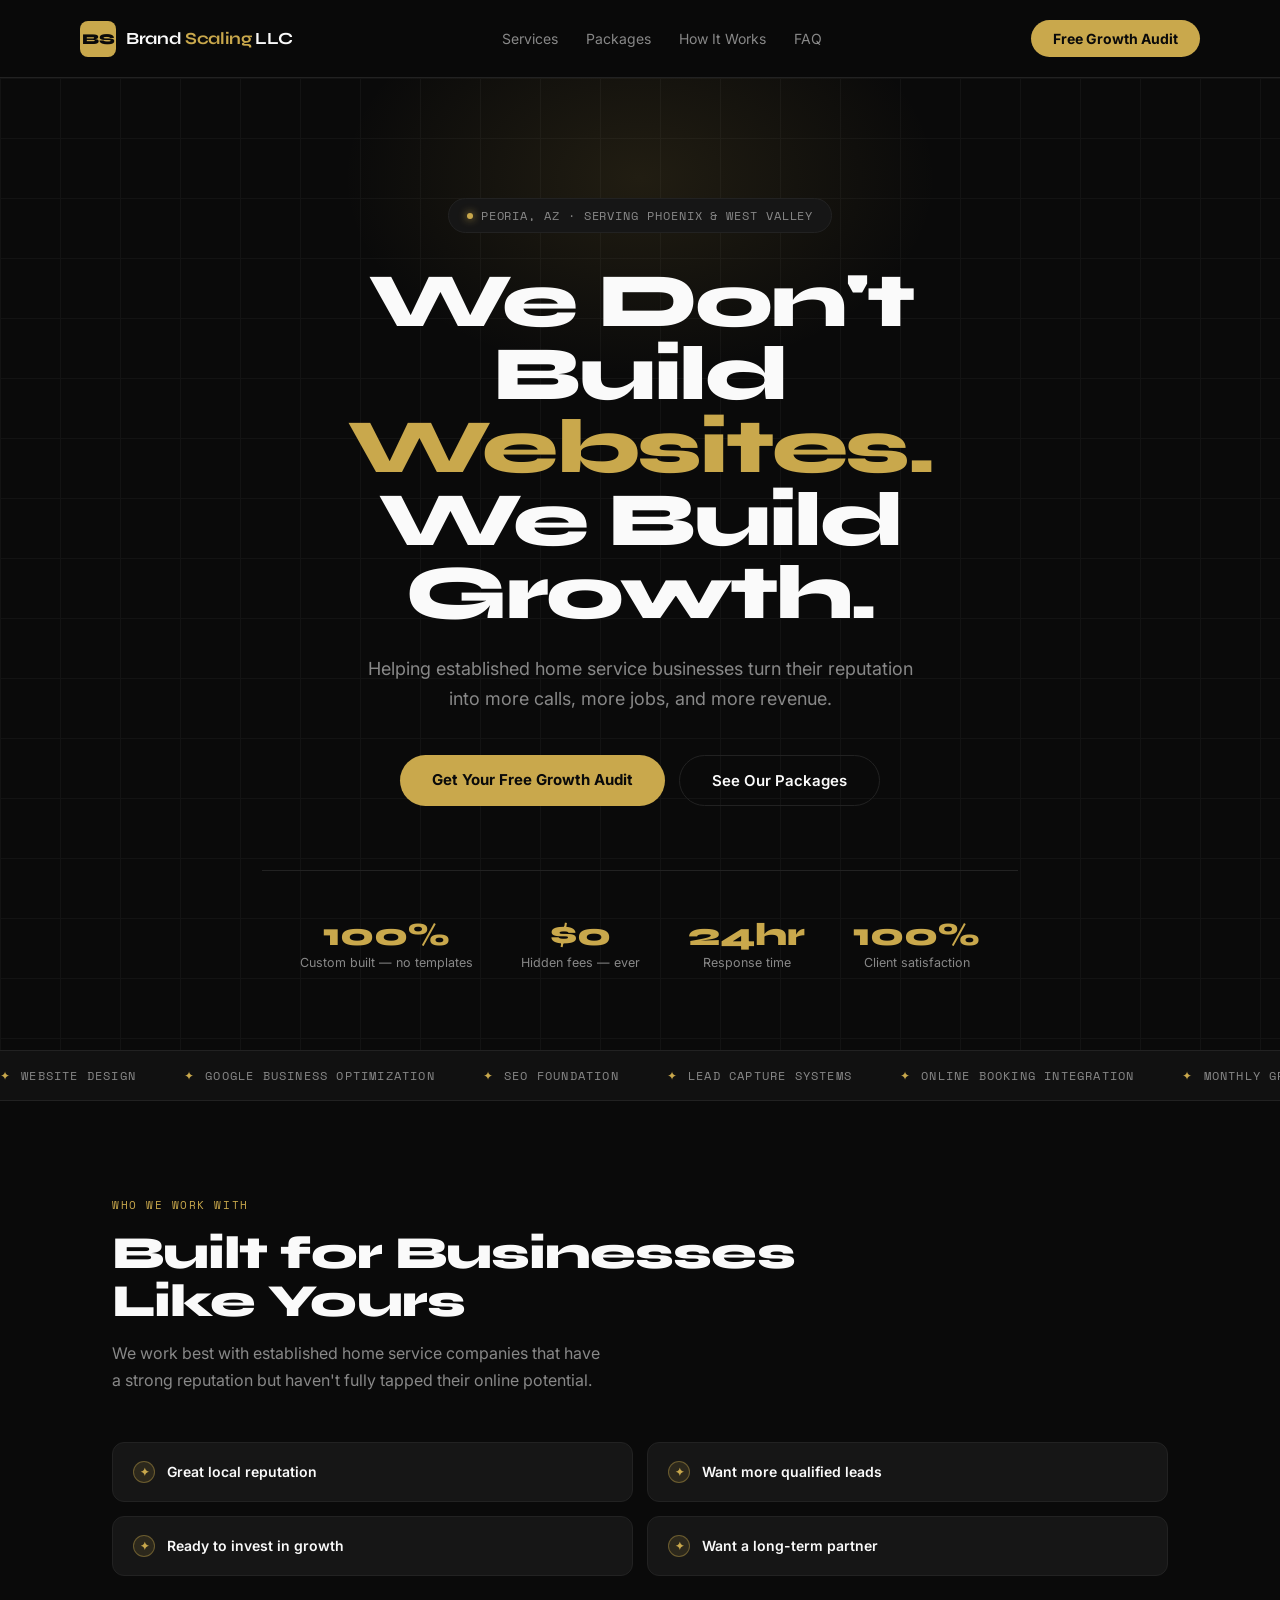
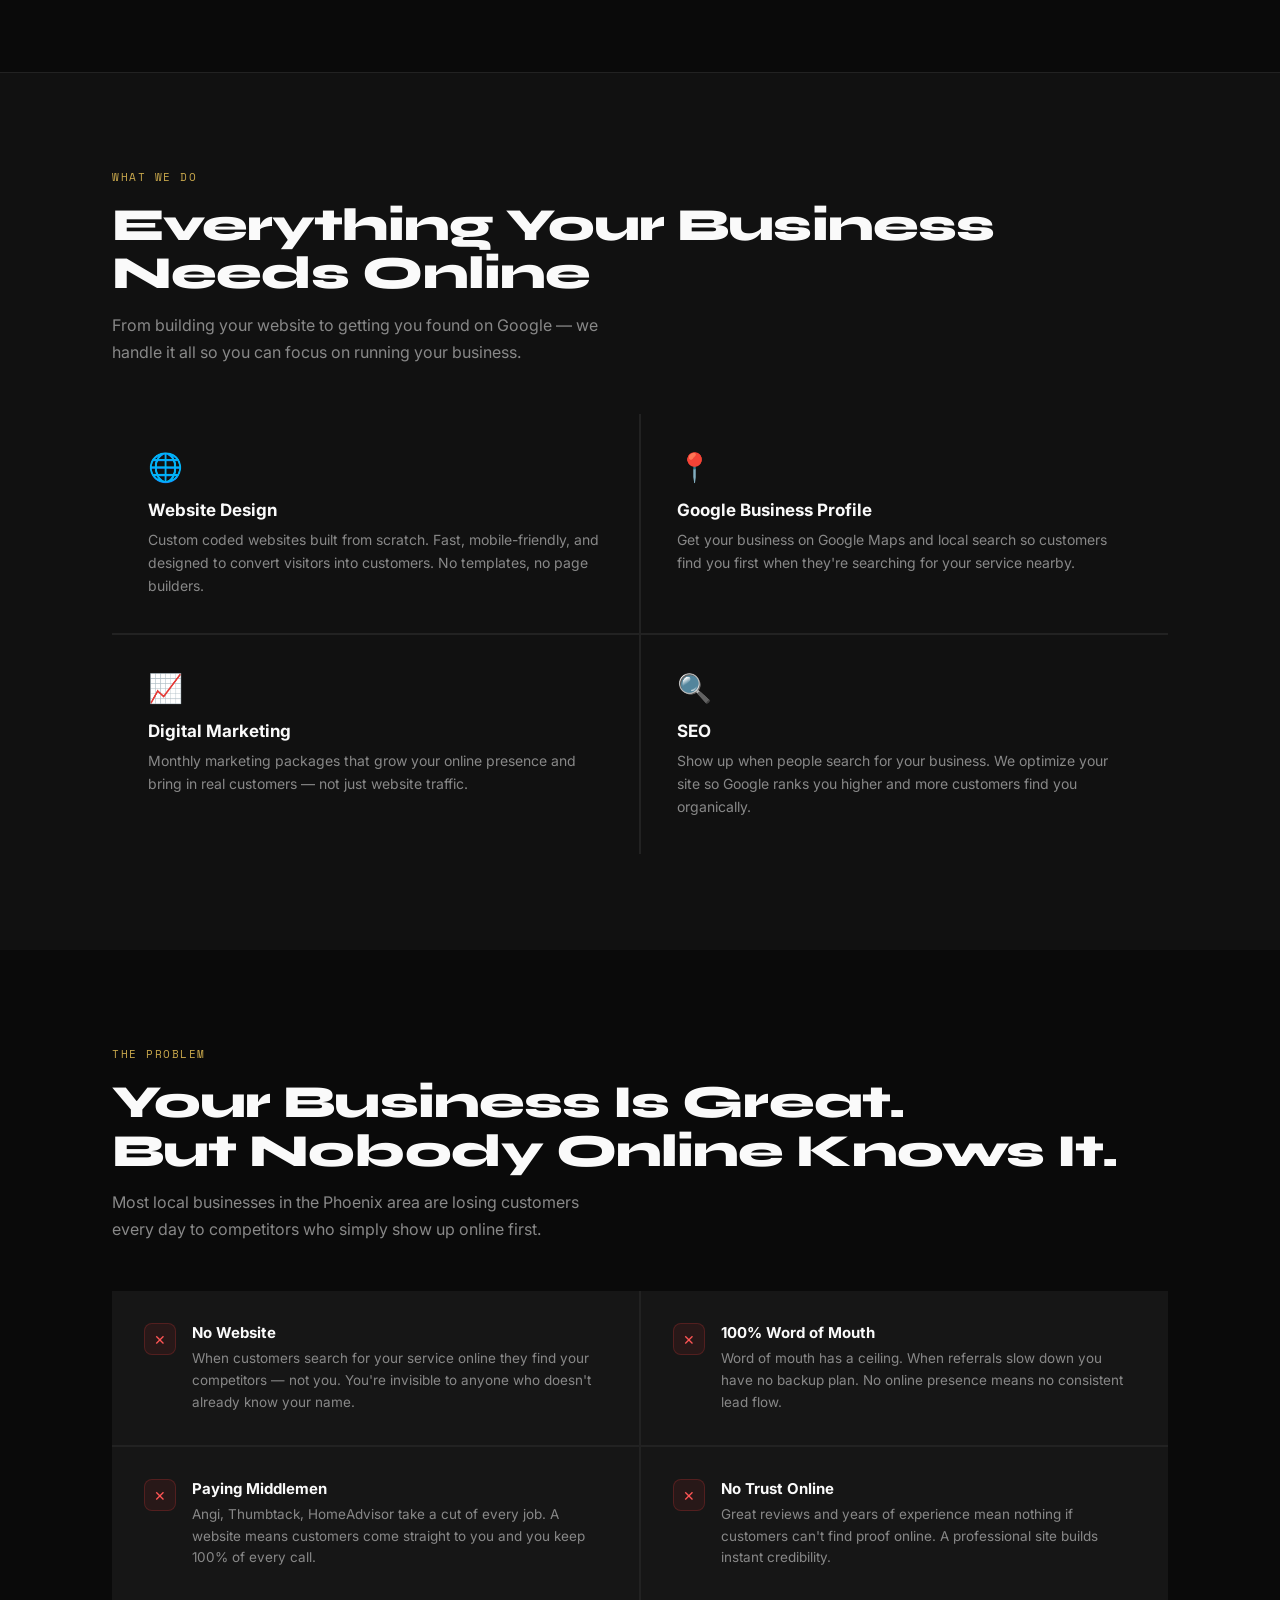
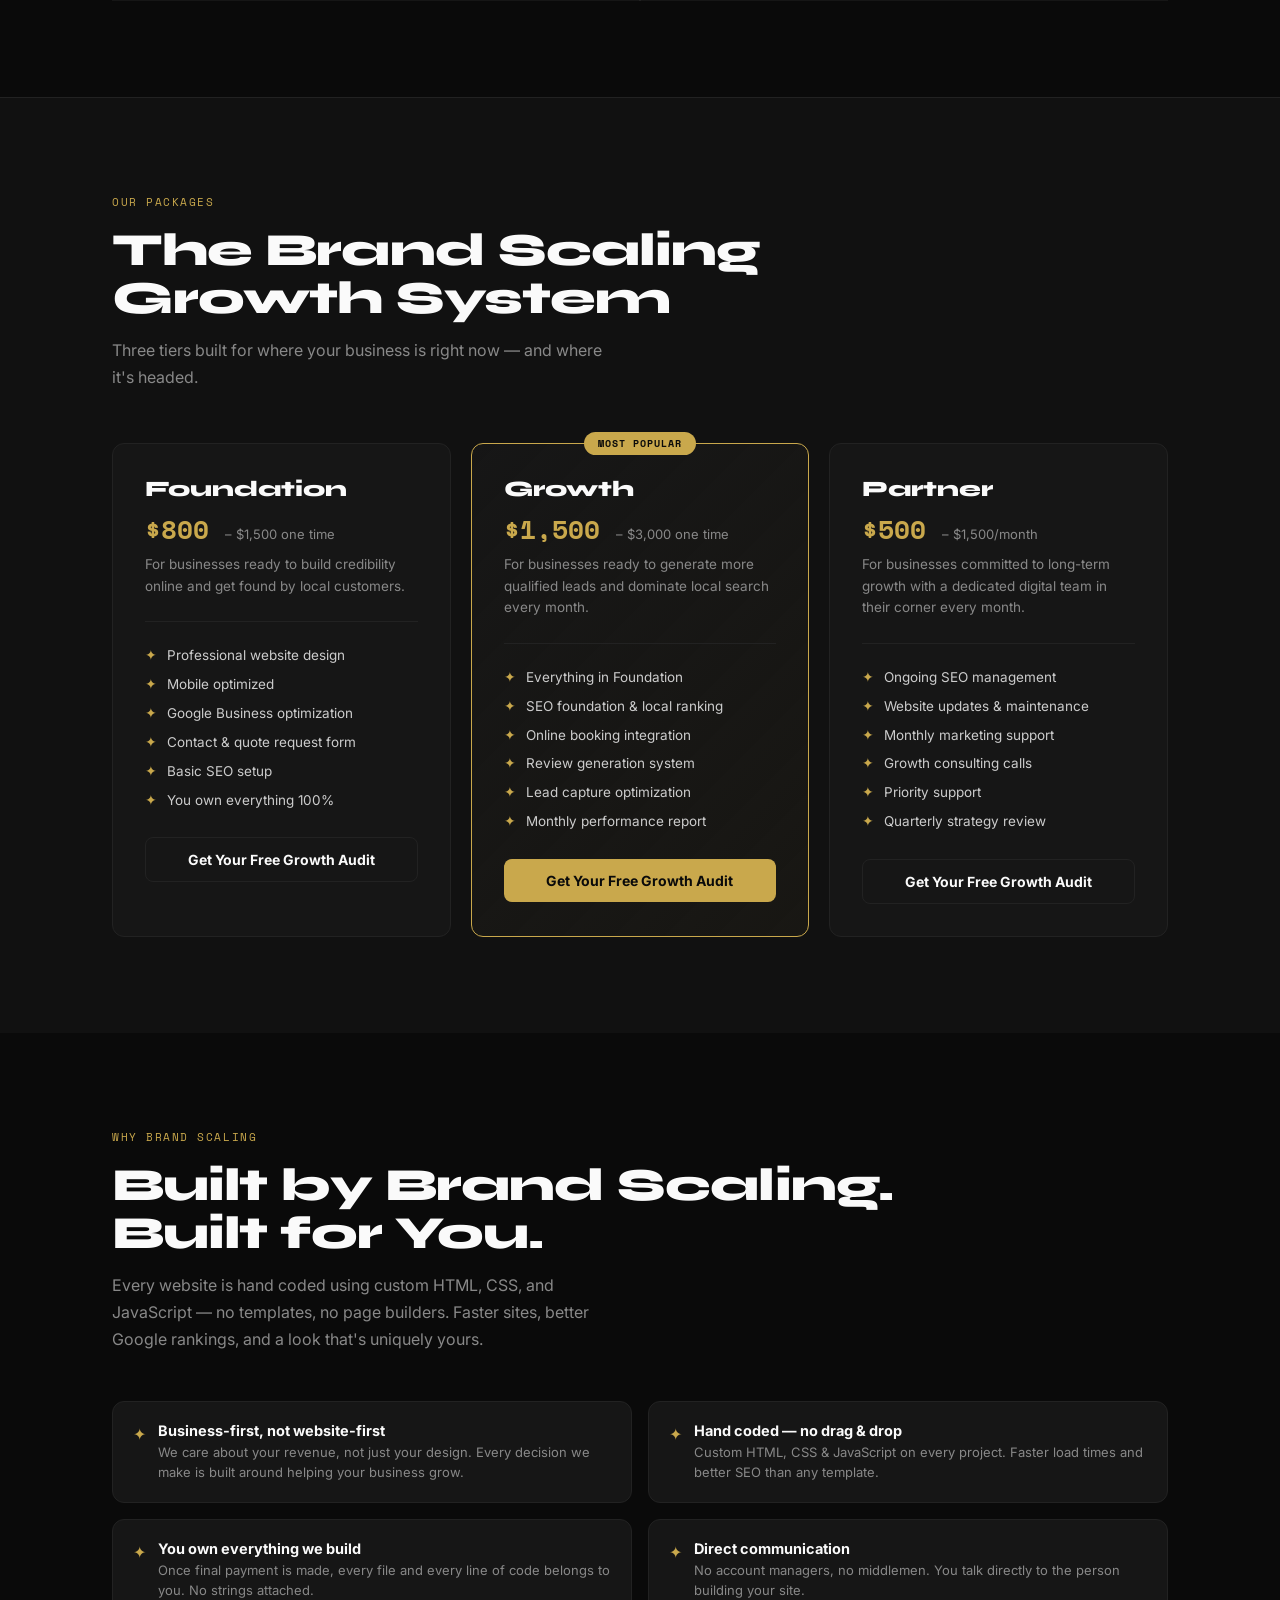
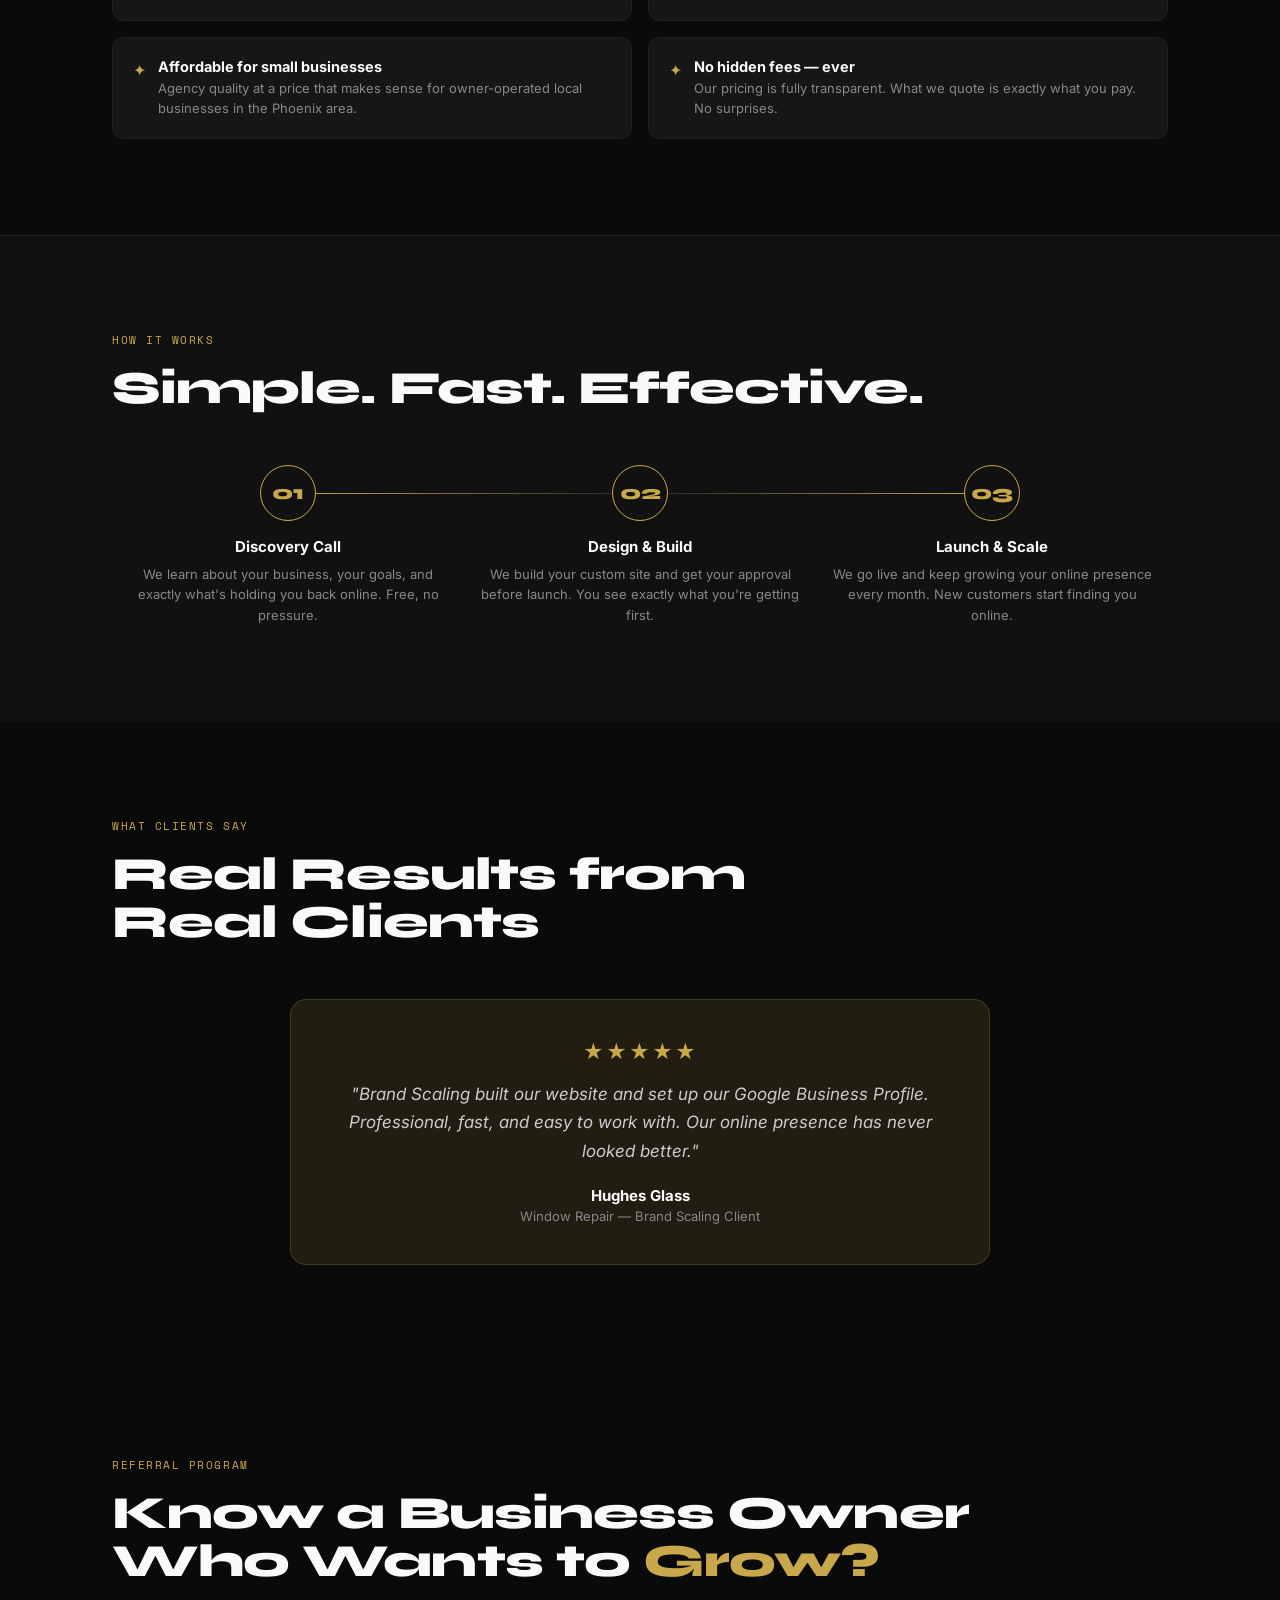
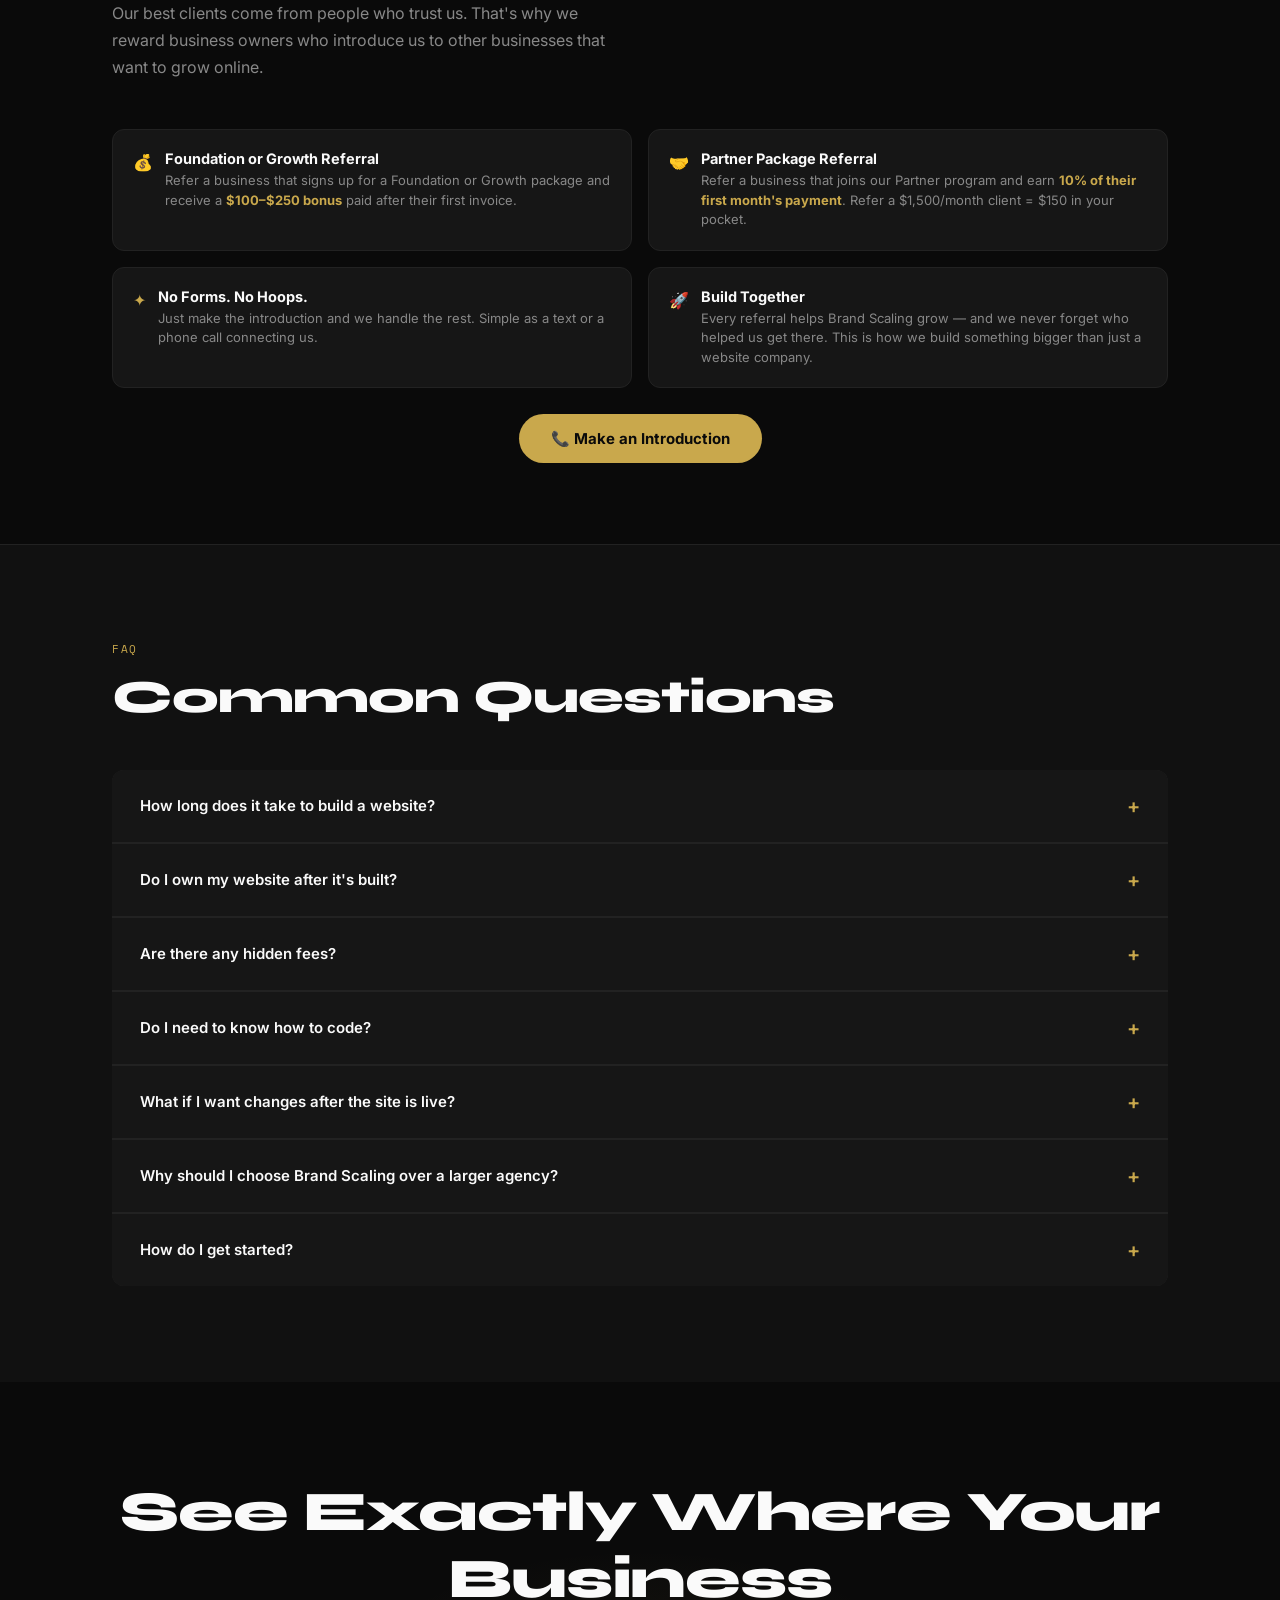
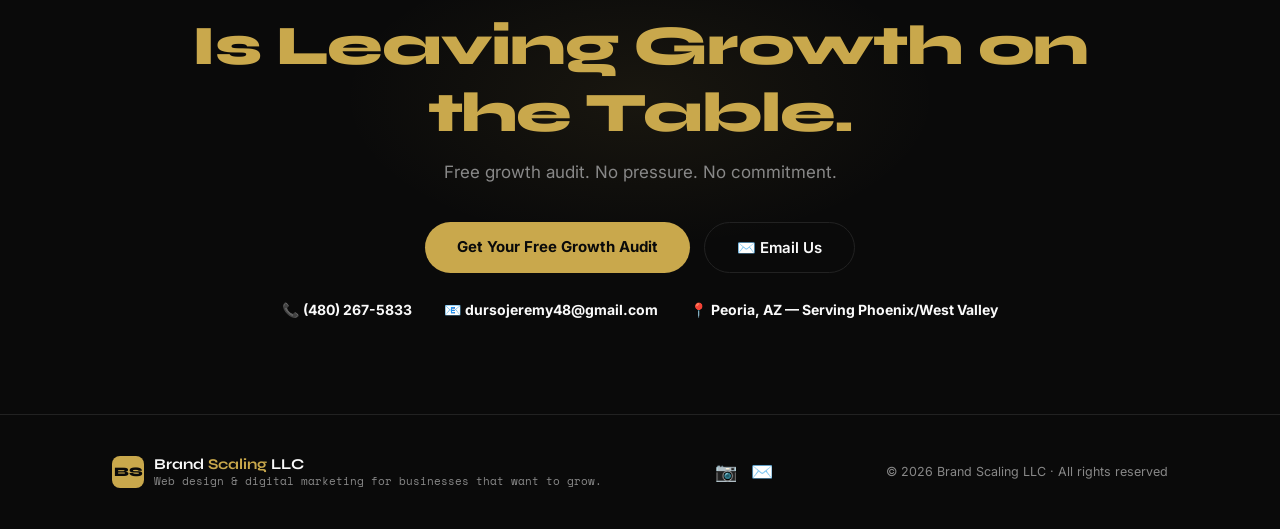
==== commit 0dba023a: "Website update" ====
--- a/index.html
+++ b/index.html
@@ -136,6 +136,12 @@
 .foot-social{display:flex;gap:14px}
 .foot-social a{font-size:18px;transition:opacity .15s}
 .foot-social a:hover{opacity:0.7}
+/* ICP section */
+.icp-grid{display:grid;grid-template-columns:1fr 1fr;gap:14px;margin-top:36px}
+@media(max-width:640px){.icp-grid{grid-template-columns:1fr}}
+.icp-item{display:flex;align-items:center;gap:12px;padding:18px 20px;background:var(--card);border:1px solid var(--border);border-radius:var(--r);font-size:14px;font-weight:600;transition:border-color .2s}
+.icp-item:hover{border-color:rgba(201,168,76,0.4)}
+.icp-check{width:22px;height:22px;border-radius:50%;background:var(--gold-dim);border:1px solid rgba(201,168,76,0.4);display:flex;align-items:center;justify-content:center;flex-shrink:0;color:var(--gold);font-size:11px}
 </style>
 </head>
 <body>
@@ -151,7 +157,7 @@
       <a href="#process">How It Works</a>
       <a href="#faq">FAQ</a>
     </div>
-    <a href="tel:+14802675833" class="nav-cta">📞 Call Us</a>
+    <a href="tel:+14802675833" class="nav-cta">Free Growth Audit</a>
   </div>
 </nav>
 <section class="hero">
@@ -160,10 +166,10 @@
   <div class="wrap hero-inner">
     <div class="hero-badge"><span class="badge-dot"></span> Peoria, AZ · Serving Phoenix & West Valley</div>
     <h1>We Don't Build<br><em>Websites.</em><br>We Build Growth.</h1>
-    <p class="hero-sub">Custom websites and digital marketing for local businesses across Phoenix and the West Valley. We build your online presence — you focus on running your business.</p>
+    <p class="hero-sub">Helping established home service businesses turn their reputation into more calls, more jobs, and more revenue.</p>
     <div class="hero-btns">
-      <a href="#packages" class="btn-gold">See Our Packages</a>
-      <a href="tel:+14802675833" class="btn-outline">📞 (480) 267-5833</a>
+      <a href="tel:+14802675833" class="btn-gold">Get Your Free Growth Audit</a>
+      <a href="#packages" class="btn-outline">See Our Packages</a>
     </div>
     <div class="hero-stats">
       <div><span class="stat-num">100%</span><span class="stat-label">Custom built — no templates</span></div>
@@ -193,6 +199,22 @@
     <div class="marquee-item"><span class="marquee-dot">✦</span> Local Business Consulting</div>
   </div>
 </div>
+
+<!-- CHANGE 2: New ICP section -->
+<section class="section">
+  <div class="wrap">
+    <div class="section-eyebrow">Who we work with</div>
+    <h2 class="sh">Built for Businesses<br>Like Yours</h2>
+    <p class="section-sub">We work best with established home service companies that have a strong reputation but haven't fully tapped their online potential.</p>
+    <div class="icp-grid">
+      <div class="icp-item"><div class="icp-check">✦</div> Great local reputation</div>
+      <div class="icp-item"><div class="icp-check">✦</div> Want more qualified leads</div>
+      <div class="icp-item"><div class="icp-check">✦</div> Ready to invest in growth</div>
+      <div class="icp-item"><div class="icp-check">✦</div> Want a long-term partner</div>
+    </div>
+  </div>
+</section>
+
 <section class="section section-dark" id="services">
   <div class="wrap">
     <div class="section-eyebrow">What we do</div>
@@ -268,7 +290,7 @@
       <div class="pkg-card">
         <div class="pkg-name">Foundation</div>
         <div class="pkg-price">$800 <span>– $1,500 one time</span></div>
-        <p class="pkg-desc">Everything you need to get found online and convert visitors into customers. The essential starting point for any local business.</p>
+        <p class="pkg-desc">For businesses ready to build credibility online and get found by local customers.</p>
         <div class="pkg-features">
           <div class="pkg-feature"><span class="check">✦</span> Professional website design</div>
           <div class="pkg-feature"><span class="check">✦</span> Mobile optimized</div>
@@ -277,13 +299,13 @@
           <div class="pkg-feature"><span class="check">✦</span> Basic SEO setup</div>
           <div class="pkg-feature"><span class="check">✦</span> You own everything 100%</div>
         </div>
-        <a href="tel:+14802675833" class="pkg-cta pkg-cta-outline">Get Started</a>
+        <a href="tel:+14802675833" class="pkg-cta pkg-cta-outline">Get Your Free Growth Audit</a>
       </div>
       <div class="pkg-card featured">
         <div class="pkg-badge">Most Popular</div>
         <div class="pkg-name">Growth</div>
         <div class="pkg-price">$1,500 <span>– $3,000 one time</span></div>
-        <p class="pkg-desc">Everything in Foundation plus the tools to actively generate and convert leads every single month.</p>
+        <p class="pkg-desc">For businesses ready to generate more qualified leads and dominate local search every month.</p>
         <div class="pkg-features">
           <div class="pkg-feature"><span class="check">✦</span> Everything in Foundation</div>
           <div class="pkg-feature"><span class="check">✦</span> SEO foundation & local ranking</div>
@@ -292,12 +314,12 @@
           <div class="pkg-feature"><span class="check">✦</span> Lead capture optimization</div>
           <div class="pkg-feature"><span class="check">✦</span> Monthly performance report</div>
         </div>
-        <a href="tel:+14802675833" class="pkg-cta pkg-cta-gold">Get Started</a>
+        <a href="tel:+14802675833" class="pkg-cta pkg-cta-gold">Get Your Free Growth Audit</a>
       </div>
       <div class="pkg-card">
         <div class="pkg-name">Partner</div>
         <div class="pkg-price">$500 <span>– $1,500/month</span></div>
-        <p class="pkg-desc">An ongoing growth partnership. We become your dedicated digital team working to grow your business every month.</p>
+        <p class="pkg-desc">For businesses committed to long-term growth with a dedicated digital team in their corner every month.</p>
         <div class="pkg-features">
           <div class="pkg-feature"><span class="check">✦</span> Ongoing SEO management</div>
           <div class="pkg-feature"><span class="check">✦</span> Website updates & maintenance</div>
@@ -306,7 +328,7 @@
           <div class="pkg-feature"><span class="check">✦</span> Priority support</div>
           <div class="pkg-feature"><span class="check">✦</span> Quarterly strategy review</div>
         </div>
-        <a href="tel:+14802675833" class="pkg-cta pkg-cta-outline">Get Started</a>
+        <a href="tel:+14802675833" class="pkg-cta pkg-cta-outline">Get Your Free Growth Audit</a>
       </div>
     </div>
   </div>
@@ -317,11 +339,11 @@
     <h2 class="sh">Built by Brand Scaling.<br>Built for You.</h2>
     <p class="section-sub">Every website is hand coded using custom HTML, CSS, and JavaScript — no templates, no page builders. Faster sites, better Google rankings, and a look that's uniquely yours.</p>
     <div class="diff-grid">
+      <div class="diff-item"><span class="diff-check">✦</span><div><h3>Business-first, not website-first</h3><p>We care about your revenue, not just your design. Every decision we make is built around helping your business grow.</p></div></div>
       <div class="diff-item"><span class="diff-check">✦</span><div><h3>Hand coded — no drag & drop</h3><p>Custom HTML, CSS & JavaScript on every project. Faster load times and better SEO than any template.</p></div></div>
       <div class="diff-item"><span class="diff-check">✦</span><div><h3>You own everything we build</h3><p>Once final payment is made, every file and every line of code belongs to you. No strings attached.</p></div></div>
       <div class="diff-item"><span class="diff-check">✦</span><div><h3>Direct communication</h3><p>No account managers, no middlemen. You talk directly to the person building your site.</p></div></div>
       <div class="diff-item"><span class="diff-check">✦</span><div><h3>Affordable for small businesses</h3><p>Agency quality at a price that makes sense for owner-operated local businesses in the Phoenix area.</p></div></div>
-      <div class="diff-item"><span class="diff-check">✦</span><div><h3>Mobile-first on every project</h3><p>Every site we build looks and works perfectly on phones, tablets, and desktops.</p></div></div>
       <div class="diff-item"><span class="diff-check">✦</span><div><h3>No hidden fees — ever</h3><p>Our pricing is fully transparent. What we quote is exactly what you pay. No surprises.</p></div></div>
     </div>
   </div>
@@ -399,17 +421,18 @@
       <details class="faq-item"><summary>Are there any hidden fees?</summary><p>Never. Our pricing is fully transparent. The one-time build fee is exactly what you pay to get your site live. Monthly retainers are optional and clearly priced. No surprises.</p></details>
       <details class="faq-item"><summary>Do I need to know how to code?</summary><p>Not at all. We handle everything technical. You just tell us what you want and we build it.</p></details>
       <details class="faq-item"><summary>What if I want changes after the site is live?</summary><p>Minor updates are included in monthly retainer packages. One-off changes outside a retainer are billed at a flat rate agreed upon before work begins.</p></details>
-      <details class="faq-item"><summary>How do I get started?</summary><p>Just reach out below. We'll have a free 15-minute call to talk about your business and figure out the best plan for you. No pressure, no commitment.</p></details>
+      <details class="faq-item"><summary>Why should I choose Brand Scaling over a larger agency?</summary><p>Because you'll work directly with the people building your growth strategy. No account managers. No outsourcing. No getting lost in a queue. We take the time to understand your business and build a plan around your goals — not a template around our workflow.</p></details>
+      <details class="faq-item"><summary>How do I get started?</summary><p>Request a free growth audit below. We'll take a look at your current online presence, identify exactly where you're leaving growth on the table, and walk you through what we'd do about it. No pressure, no commitment.</p></details>
     </div>
   </div>
 </section>
 <section class="cta-section" id="contact">
   <div class="cta-glow"></div>
   <div class="wrap">
-    <h2>Ready to Grow Your<br><span style="color:var(--gold)">Business Online?</span></h2>
-    <p>Free consultation. No pressure. Let's talk about your business and build something great.</p>
+    <h2>See Exactly Where Your Business<br><span style="color:var(--gold)">Is Leaving Growth on the Table.</span></h2>
+    <p>Free growth audit. No pressure. No commitment.</p>
     <div class="cta-btns">
-      <a href="tel:+14802675833" class="btn-gold">📞 Call (480) 267-5833</a>
+      <a href="tel:+14802675833" class="btn-gold">Get Your Free Growth Audit</a>
       <a href="mailto:dursojeremy48@gmail.com" class="btn-outline">✉️ Email Us</a>
     </div>
     <div class="contact-row">
